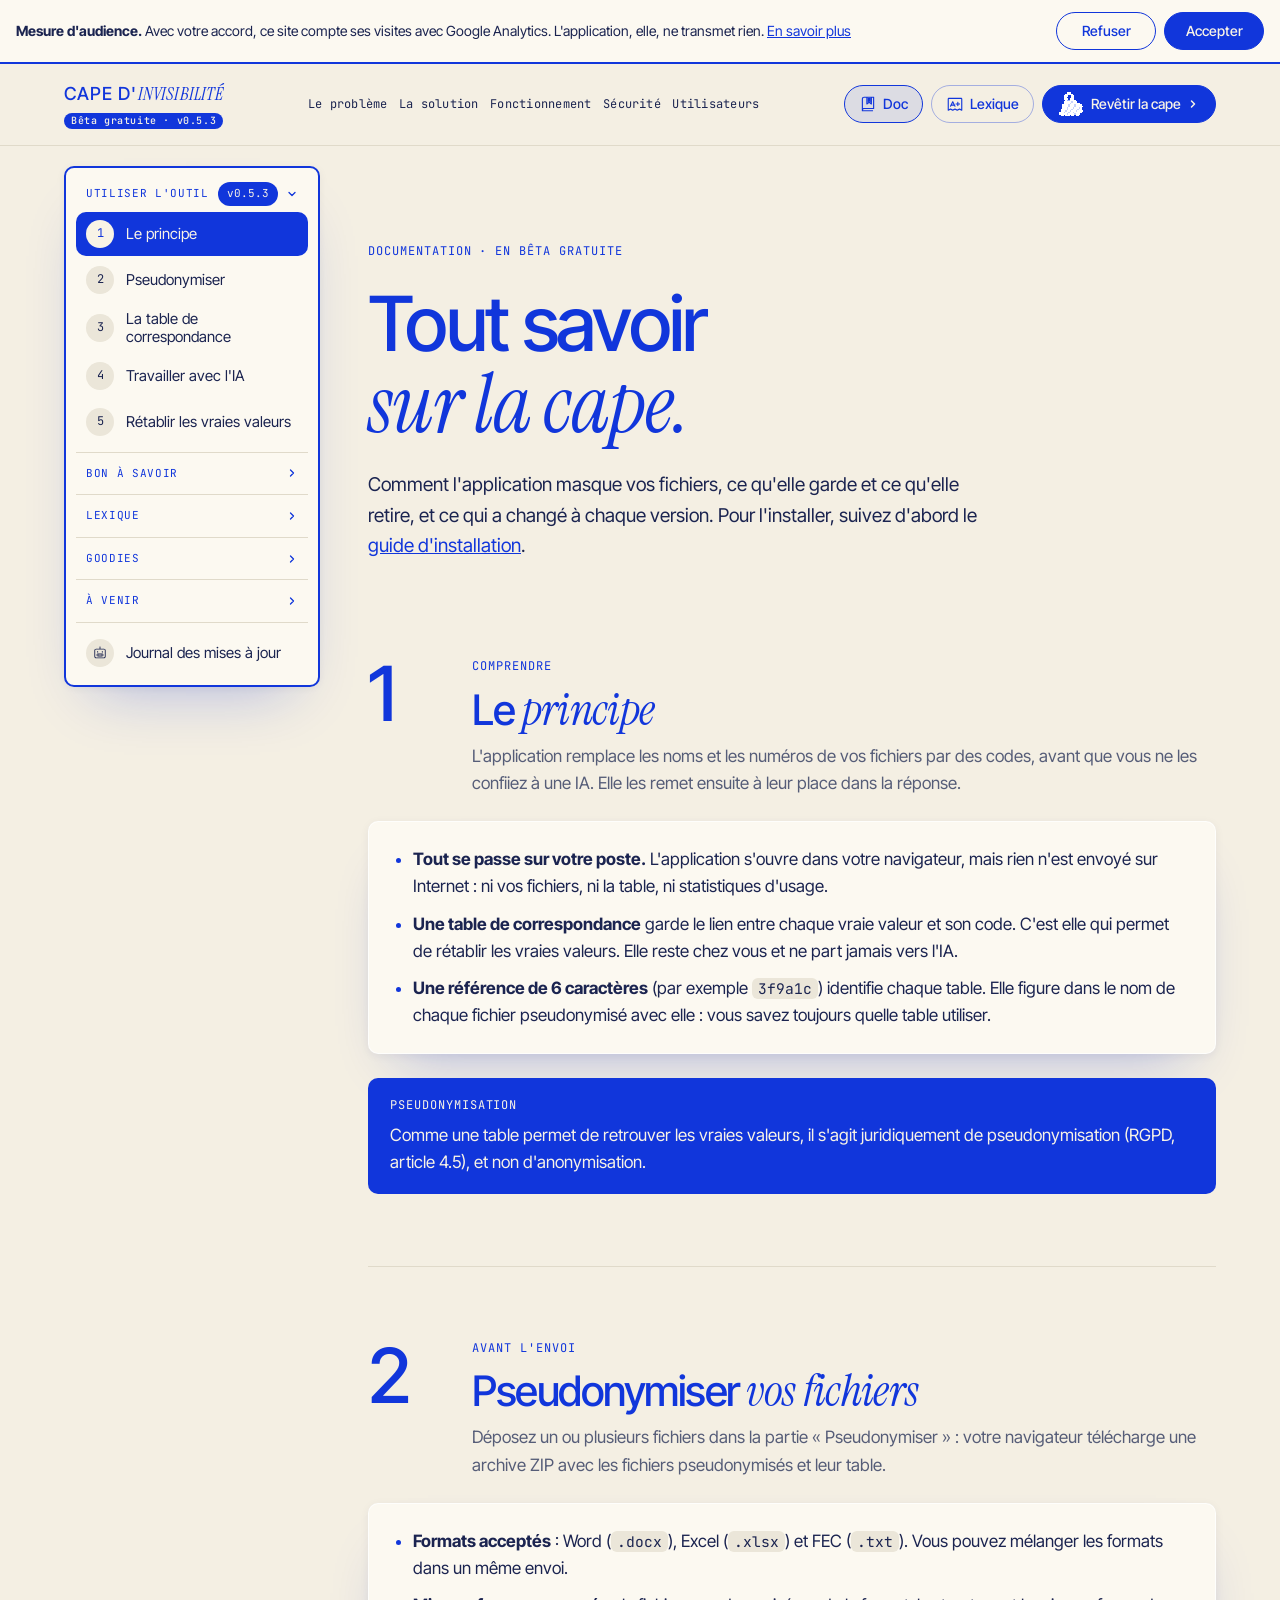
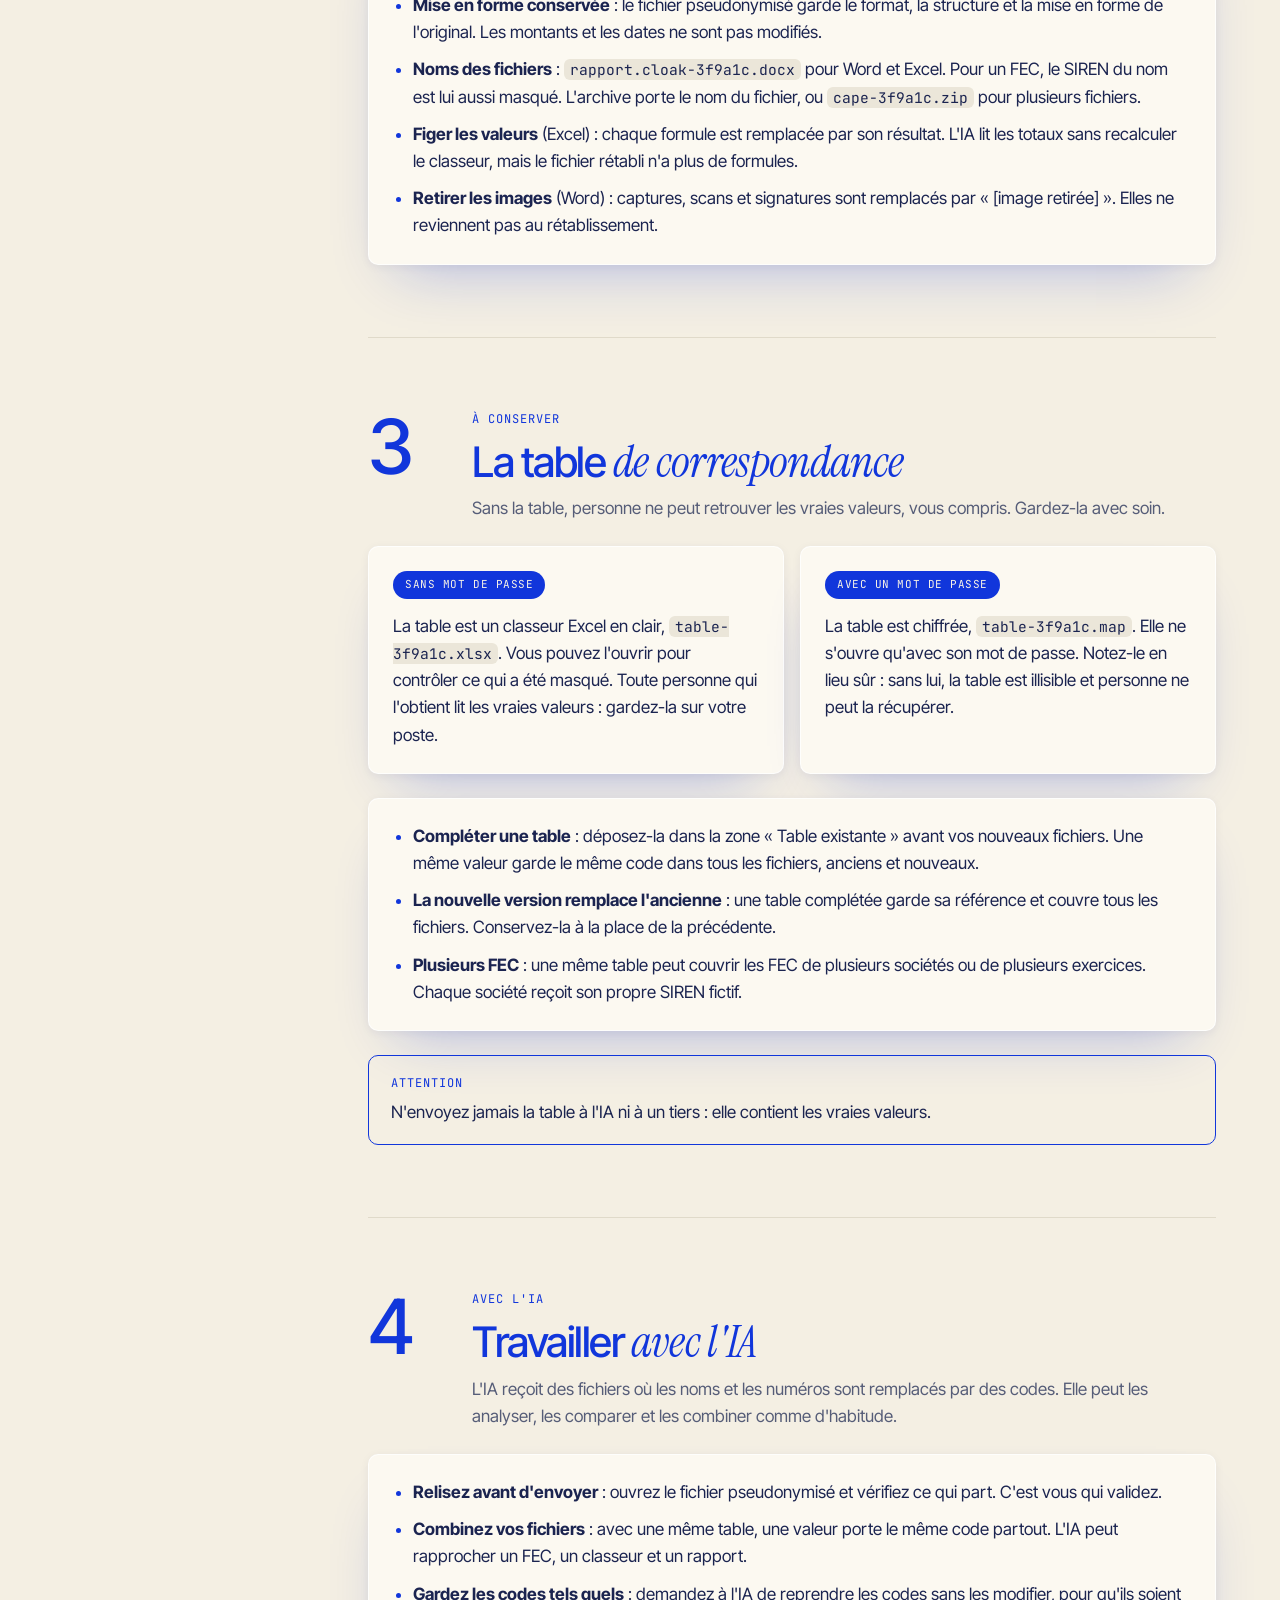
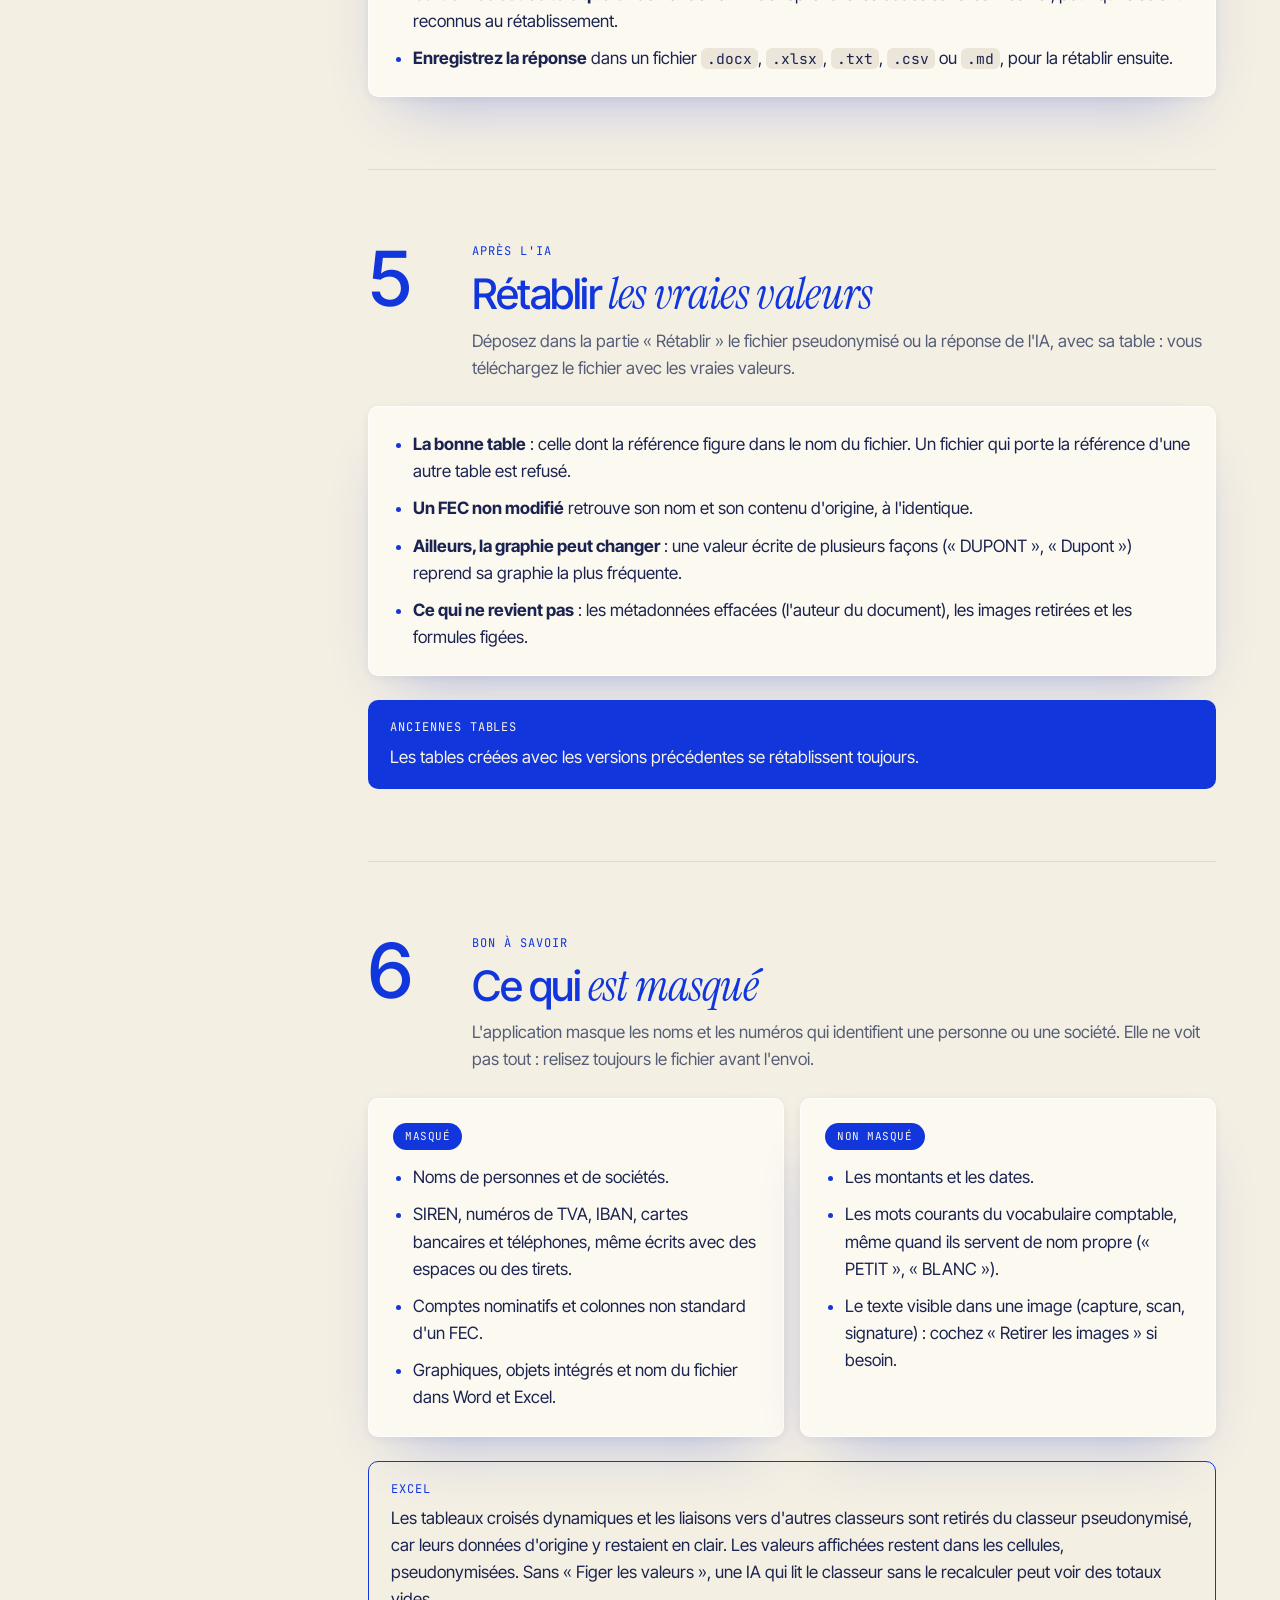
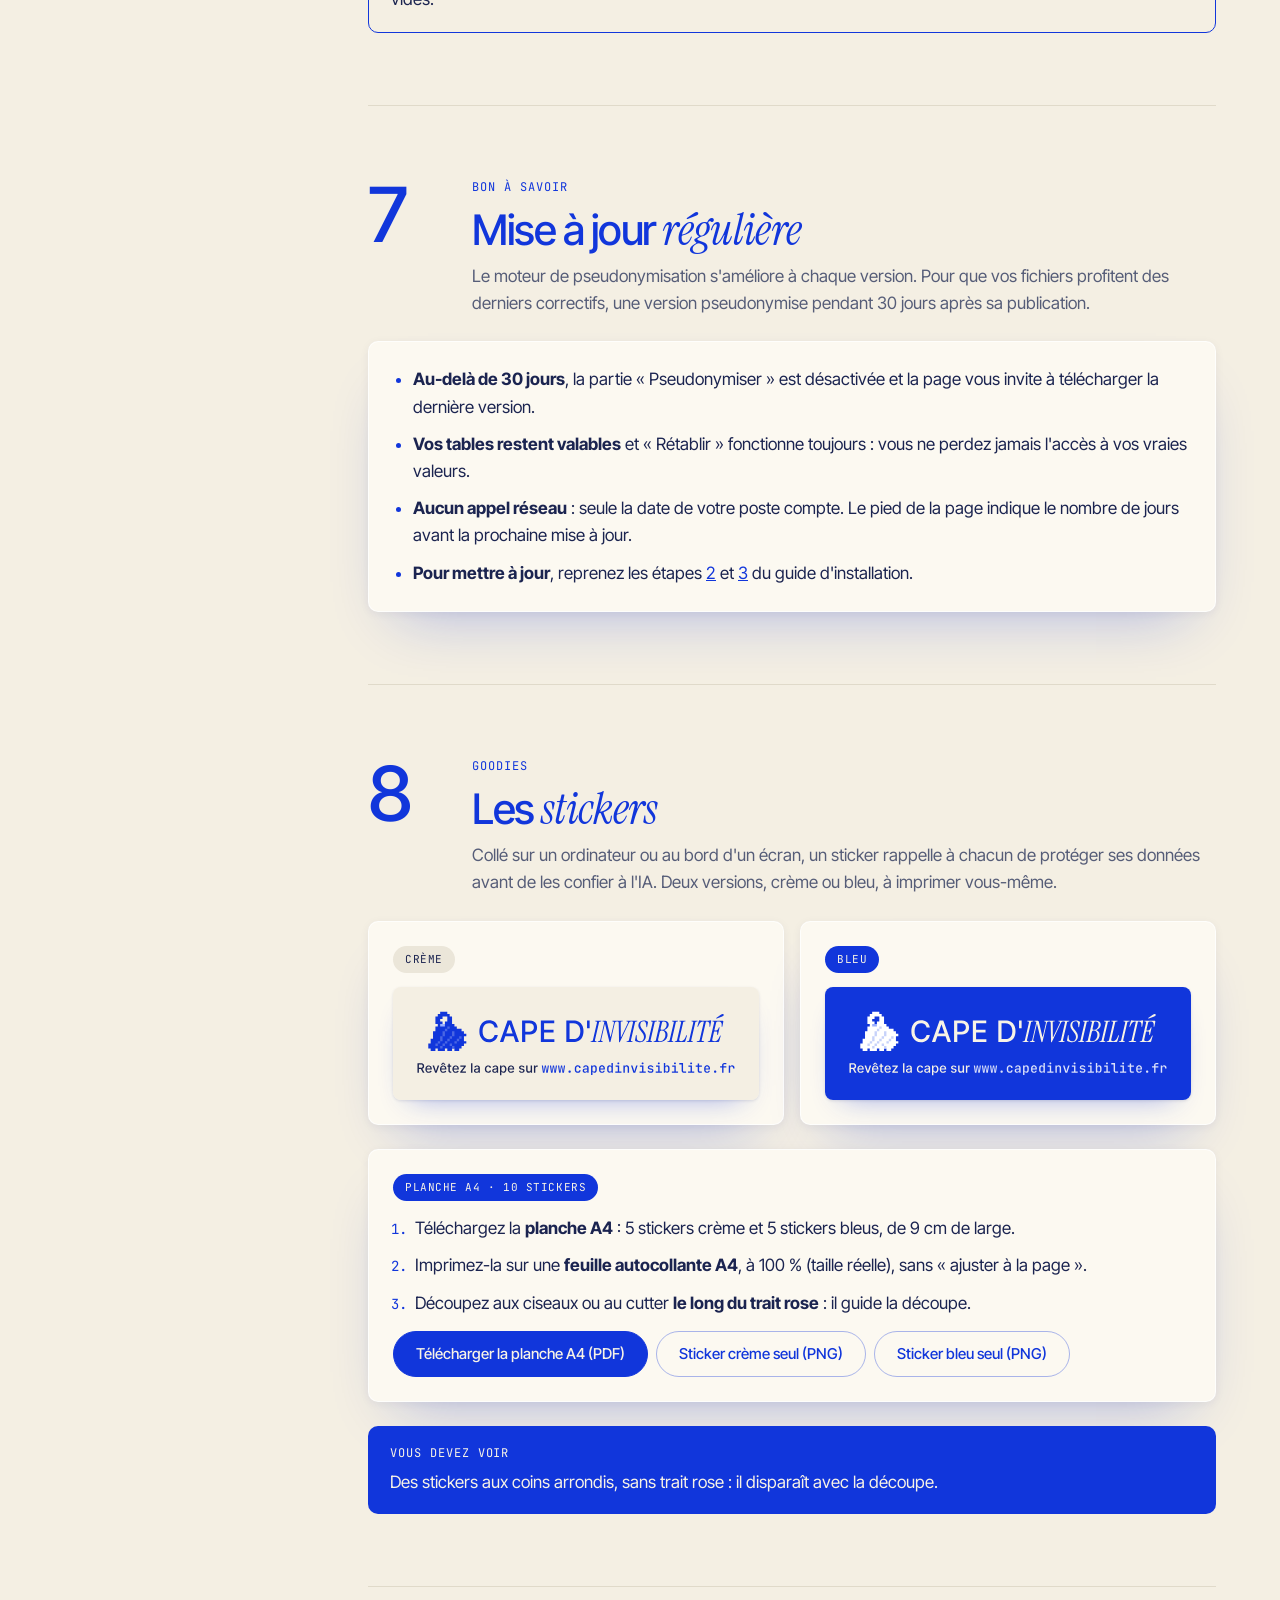
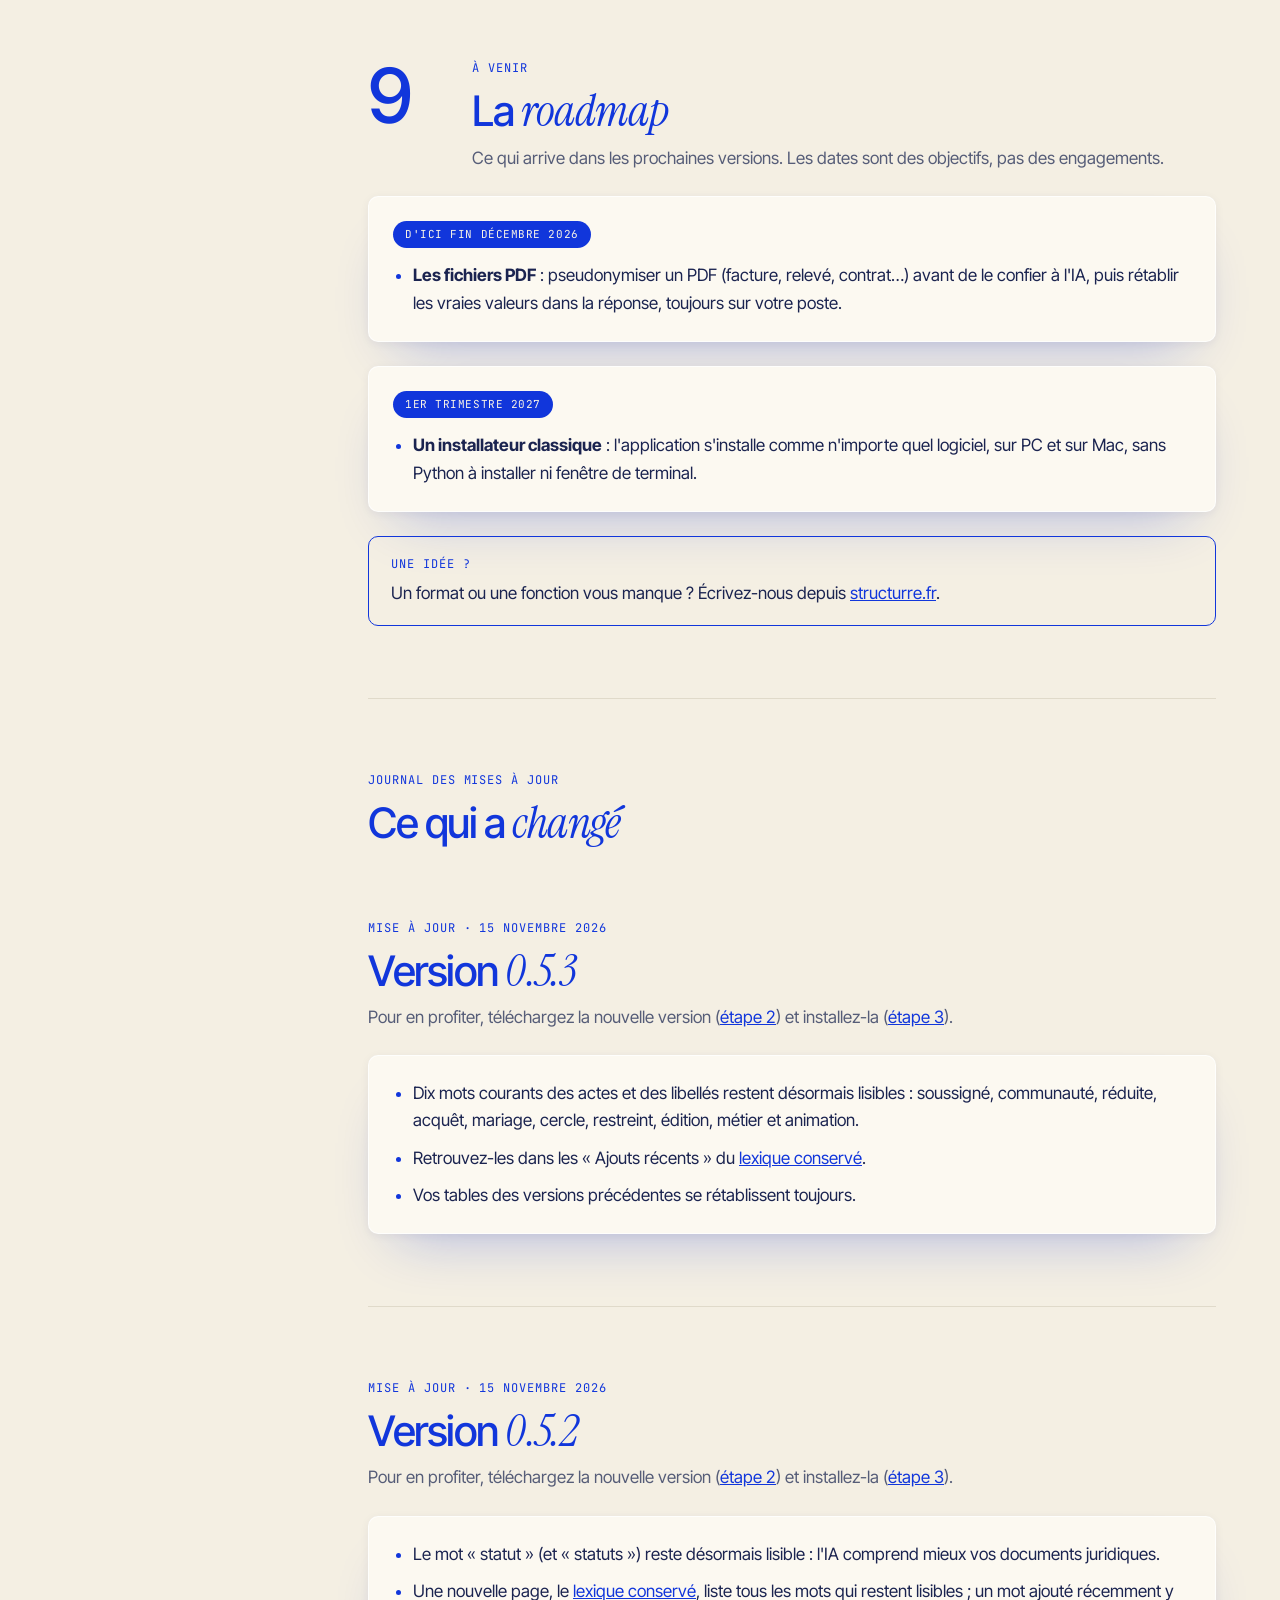
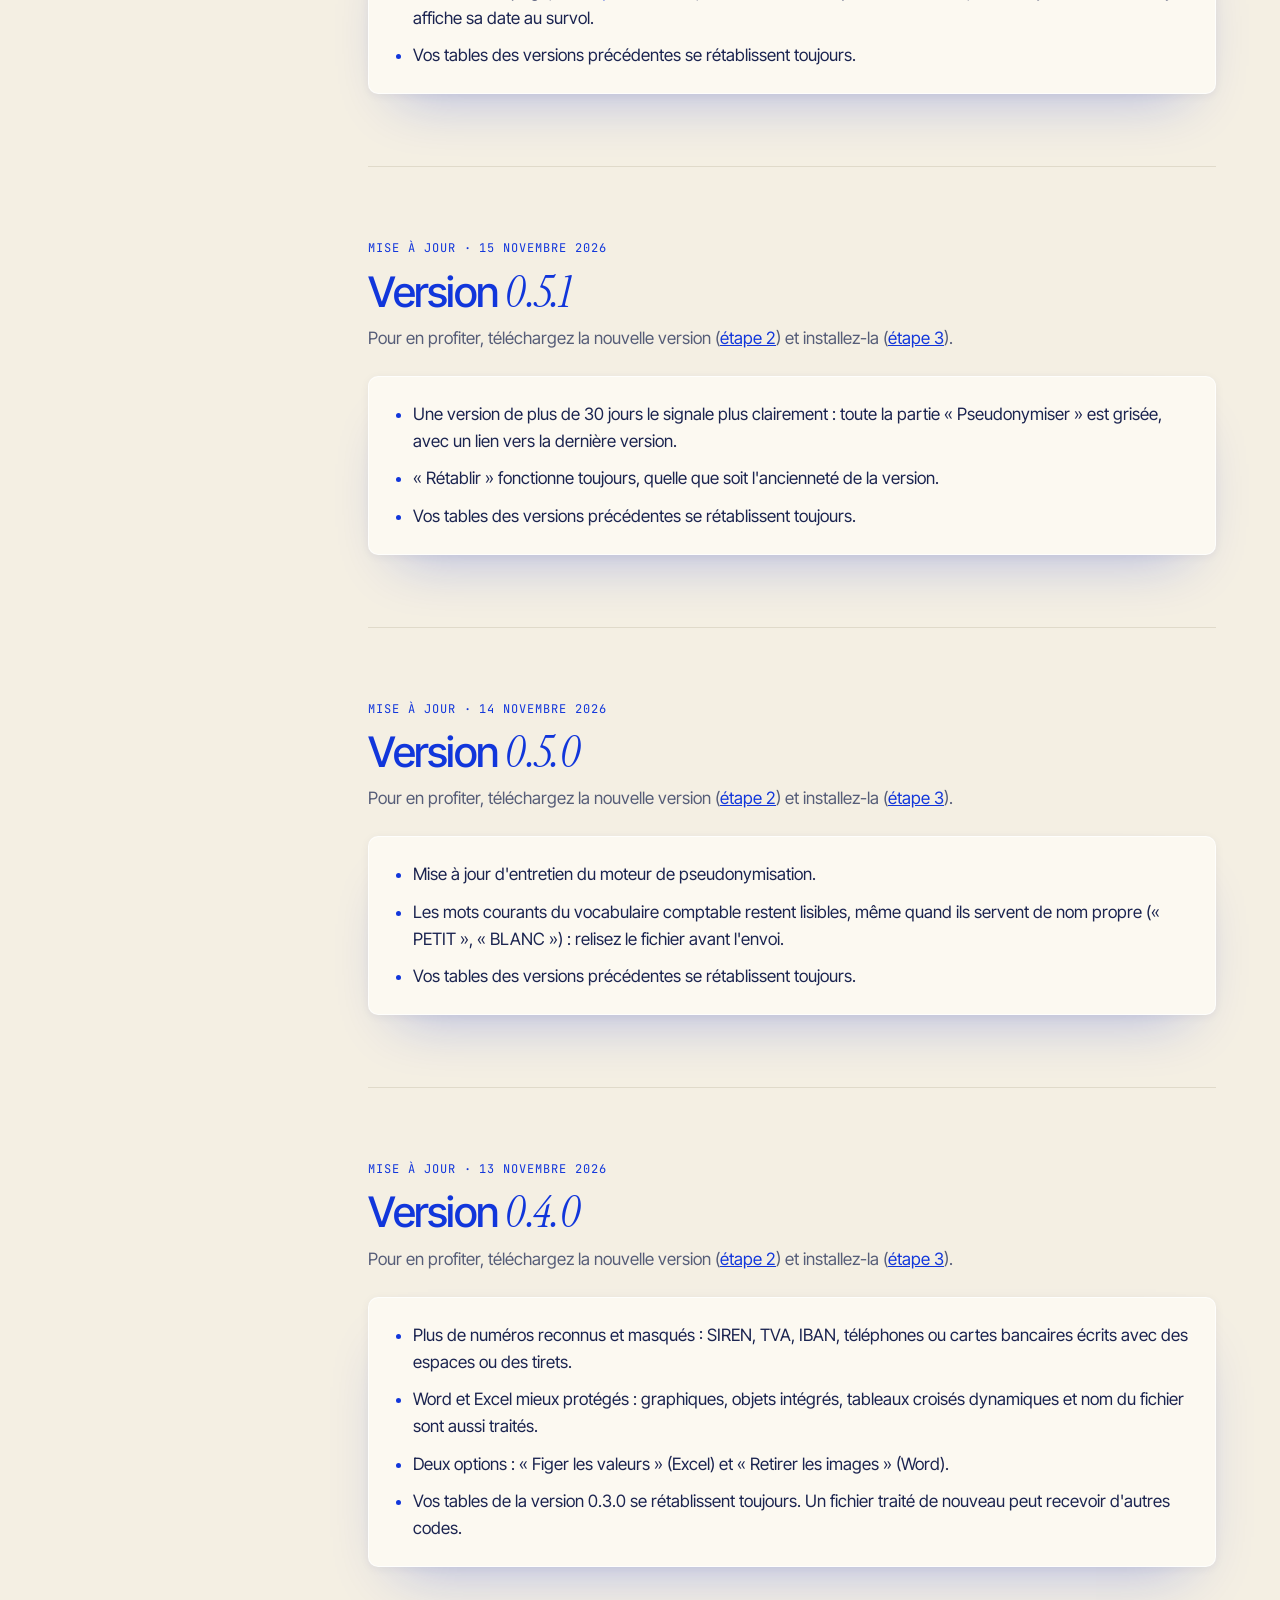
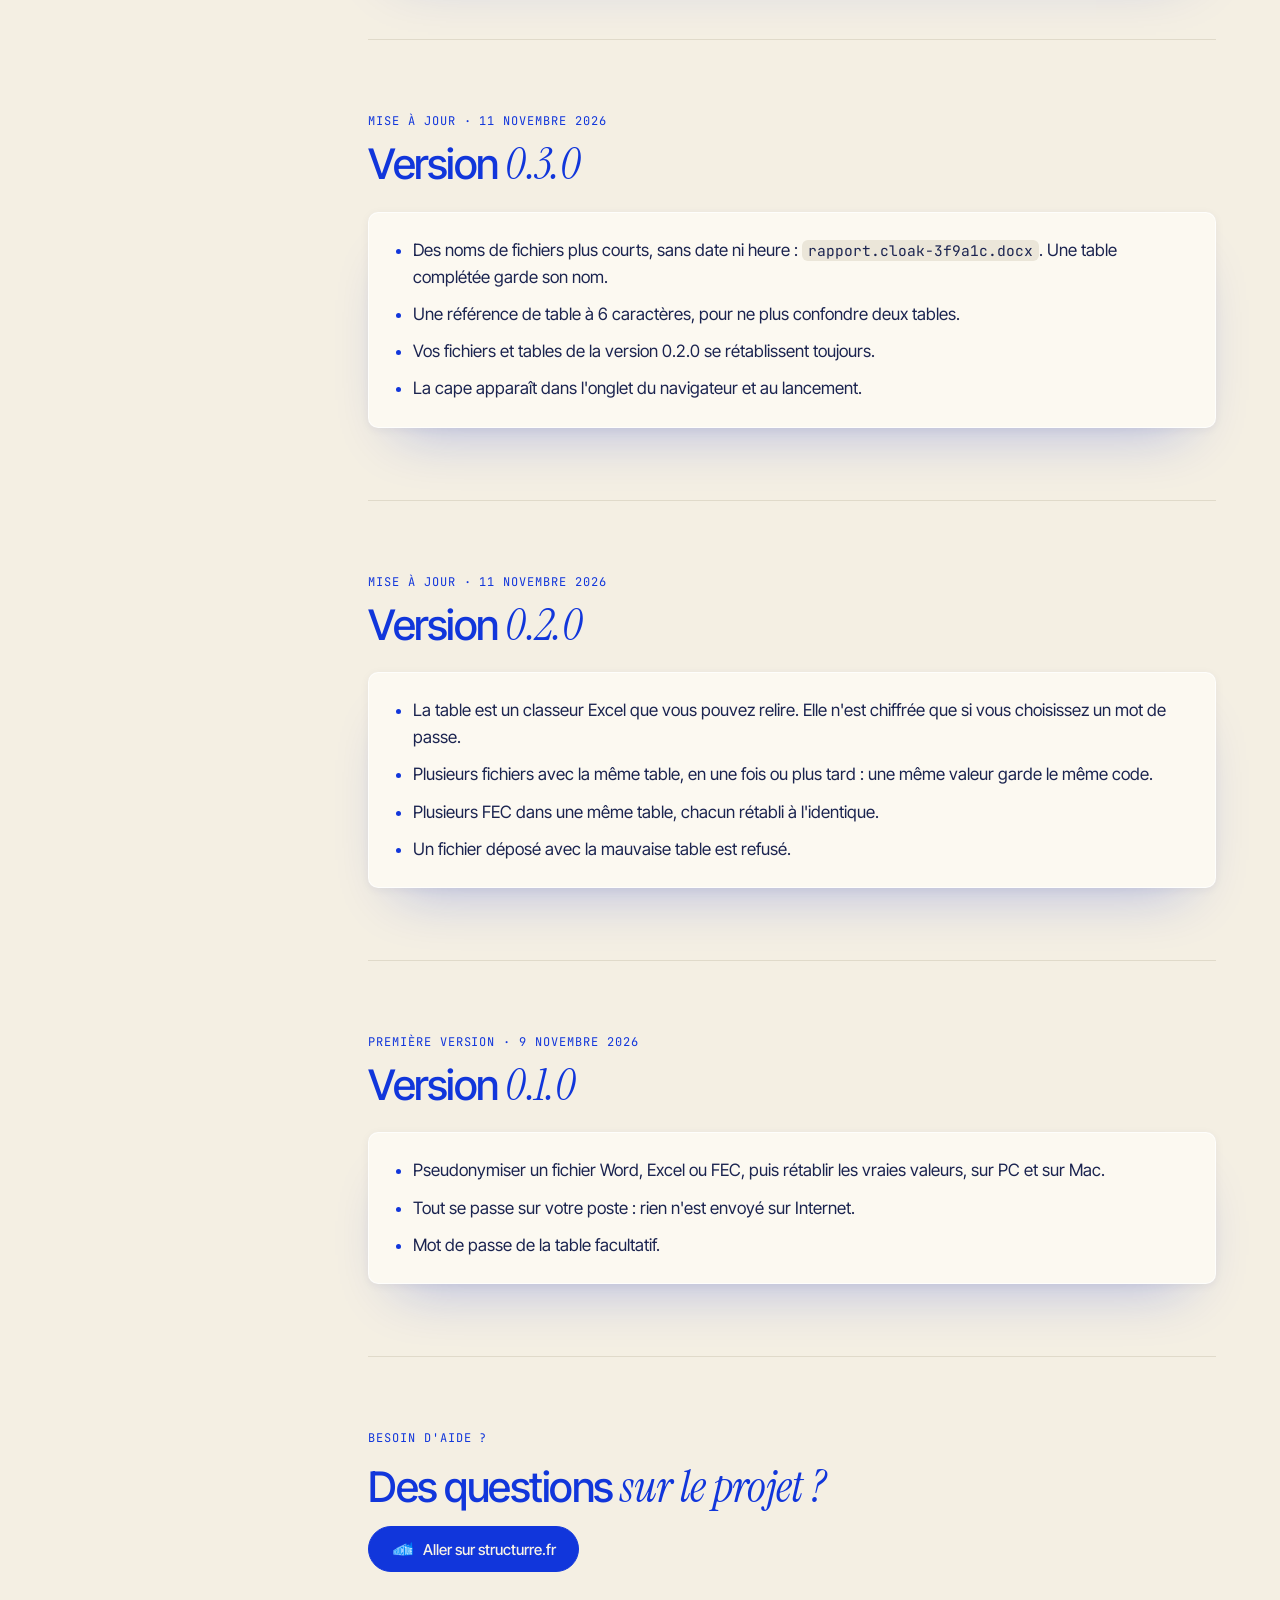
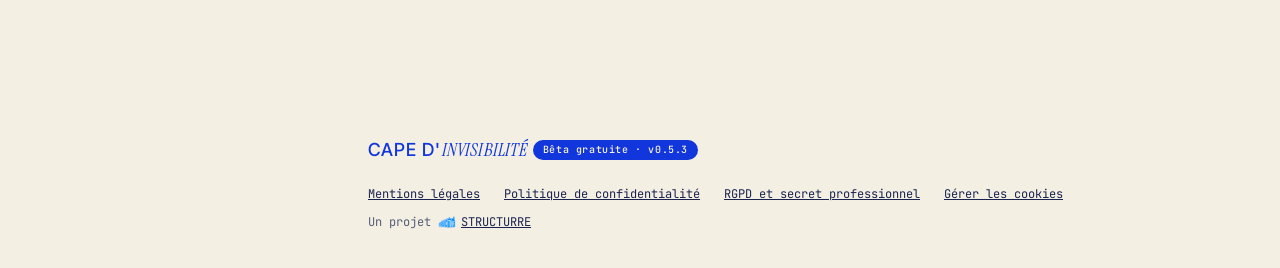
==== documentation.html @ 021319c6 "Version 0.5.3 : paquets, lexique et note du journal Co-Authored-By: Claude Opus 5.5 <noreply@anthrop" ====
<!doctype html>
<html lang="fr">
<head>
<meta charset="utf-8">
<meta name="viewport" content="width=device-width, initial-scale=1">
<title>Documentation — Cape d'invisibilité</title>
<meta name="description" content="Utiliser Cape d'invisibilité : pseudonymiser, garder la table de correspondance, travailler avec l'IA, rétablir les vraies valeurs. Et le journal des mises à jour.">
<meta property="og:type" content="article">
<meta property="og:site_name" content="Cape d'invisibilité">
<meta property="og:locale" content="fr_FR">
<meta property="og:title" content="Documentation — Cape d'invisibilité">
<meta property="og:description" content="Utiliser Cape d'invisibilité : pseudonymiser, garder la table de correspondance, travailler avec l'IA, rétablir les vraies valeurs. Et le journal des mises à jour.">
<meta property="og:url" content="https://www.capedinvisibilite.fr/documentation.html">
<meta property="og:image" content="https://www.capedinvisibilite.fr/assets/og-image.jpg">
<meta property="og:image:type" content="image/jpeg">
<meta property="og:image:width" content="1200">
<meta property="og:image:height" content="630">
<meta property="og:image:alt" content="Protégez vos données. Gardez l'IA. Cape d'invisibilité, sur une mer agitée devant un château en ruine.">
<meta name="twitter:card" content="summary_large_image">
<meta name="twitter:title" content="Documentation — Cape d'invisibilité">
<meta name="twitter:description" content="Utiliser Cape d'invisibilité : pseudonymiser, garder la table de correspondance, travailler avec l'IA, rétablir les vraies valeurs. Et le journal des mises à jour.">
<meta name="twitter:image" content="https://www.capedinvisibilite.fr/assets/og-image.jpg">
<meta name="twitter:image:alt" content="Protégez vos données. Gardez l'IA. Cape d'invisibilité, sur une mer agitée devant un château en ruine.">
<link rel="icon" href="favicon.ico" sizes="any">
<link rel="icon" type="image/png" sizes="32x32" href="assets/favicon-32.png">
<link rel="apple-touch-icon" href="assets/apple-touch-icon.png">
<link rel="preconnect" href="https://fonts.googleapis.com">
<link rel="preconnect" href="https://fonts.gstatic.com" crossorigin>
<link rel="stylesheet" href="https://fonts.googleapis.com/css2?family=Inter+Tight:wght@400;500;600&amp;family=Instrument+Serif:ital@1&amp;family=JetBrains+Mono:wght@400;500&amp;display=swap">
<style>
:root {
  --cream: #F4EFE3;
  --paper: #FCF9F1;
  --blue: #1136DB;
  --ink: #1B2450;
  --muted: #565D78;
  --line: #E0DACA;
  --chip: #EBE6D9;
  --on-blue: #F8F3E6;
  --on-blue-muted: #DCE1FA;
  --line-blue: rgba(248, 243, 230, .24);
  --sans: 'Inter Tight', system-ui, sans-serif;
  --serif: 'Instrument Serif', Georgia, serif;
  --mono: 'JetBrains Mono', ui-monospace, Menlo, Consolas, monospace;
  --section: clamp(72px, 10vw, 128px);
}

* { box-sizing: border-box; }
html { scroll-behavior: smooth; scroll-padding-top: 88px; }
@media (prefers-reduced-motion: reduce) { html { scroll-behavior: auto; } }

body {
  margin: 0;
  background: var(--cream);
  color: var(--ink);
  font-family: var(--sans);
  font-size: 17px;
  line-height: 1.6;
  -webkit-font-smoothing: antialiased;
}

a { color: var(--blue); }
a:focus-visible, button:focus-visible, input:focus-visible, textarea:focus-visible, summary:focus-visible {
  outline: 2px solid currentColor;
  outline-offset: 3px;
}

h1, h2, h3, p, ol, ul, figure { margin: 0; }
ol, ul { list-style: none; padding: 0; }

h1, h2 {
  color: var(--blue);
  font-weight: 500;
  letter-spacing: -.035em;
  line-height: 1.02;
}
h1 { font-size: clamp(46px, 6vw, 76px); }
h2 { font-size: clamp(38px, 4.6vw, 60px); }
h1 em, h2 em {
  font-family: var(--serif);
  font-size: 1.08em;
  font-style: italic;
  font-weight: 400;
  letter-spacing: -.015em;
}
h3 { font-size: 23px; font-weight: 500; letter-spacing: -.015em; line-height: 1.2; }

.wrap { max-width: 1200px; margin: 0 auto; padding: 0 24px; }
.section { padding-block: var(--section); }
.split {
  display: grid;
  grid-template-columns: repeat(auto-fit, minmax(min(100%, 420px), 1fr));
  gap: clamp(40px, 6vw, 88px);
}

.eyebrow, .label, .mono {
  font-family: var(--mono);
  font-size: 12px;
  font-weight: 400;
  letter-spacing: .08em;
  text-transform: uppercase;
}
.eyebrow { color: var(--blue); }
.section-title { display: flex; flex-direction: column; gap: 22px; }
.lead { color: var(--ink); }
.small { font-size: 15px; color: var(--muted); }

.btn {
  display: inline-flex;
  align-items: center;
  min-height: 46px;
  padding: 0 22px;
  border: 1px solid var(--blue);
  border-radius: 9999px;
  background: var(--blue);
  color: var(--on-blue);
  font: 500 15px/1 var(--sans);
  text-decoration: none;
  cursor: pointer;
}
.btn:hover { background: #0D2BB5; border-color: #0D2BB5; }
.btn-icon { flex: none; margin-right: 8px; image-rendering: pixelated; }
.chevron { flex: none; margin-left: 6px; }
.btn.ghost { background: transparent; color: var(--blue); border-color: rgba(17, 54, 219, .35); }
.btn.ghost:hover { background: rgba(17, 54, 219, .08); border-color: var(--blue); }

.header-cta { min-height: 38px; padding: 0 16px; font-size: 14px; }

/* En-tête */
.site-header {
  position: sticky;
  top: 0;
  z-index: 100;
  border-bottom: 1px solid var(--line);
  background: var(--cream);
}
.site-header .wrap {
  display: flex;
  flex-wrap: nowrap;
  align-items: center;
  justify-content: space-between;
  gap: 14px 10px;
  padding-block: 16px;
}
.logo {
  color: var(--blue);
  font-size: 18px;
  font-weight: 500;
  letter-spacing: .06em;
  text-decoration: none;
}
.logo span { font-family: var(--serif); font-style: italic; font-weight: 400; letter-spacing: .01em; }
.beta {
  display: inline-block;
  margin-left: 6px;
  padding: 5px 10px 5px;
  border-radius: 9999px;
  background: var(--blue);
  color: var(--on-blue);
  font: 500 10px/1 var(--mono);
  letter-spacing: .06em;
  vertical-align: 3px;
}
/* Bureau : logo, menu et bouton sur une ligne ; si la place manque, le menu défile */
.site-header .logo, .header-cta { flex: none; white-space: nowrap; }
.site-nav { display: flex; flex: 0 1 auto; flex-wrap: nowrap; gap: 6px clamp(10px, .9vw, 16px); min-width: 0; overflow-x: auto; scrollbar-width: none; }
.site-nav::-webkit-scrollbar { display: none; }
.site-nav a { flex: none; white-space: nowrap; }
.site-nav a {
  padding: 6px 0;
  color: var(--ink);
  font-family: var(--mono);
  font-size: 12px;
  letter-spacing: .02em;
  text-decoration: none;
}
.site-nav a:hover { color: var(--blue); }
/* Petit mobile : logo et trois boutons sur une seule ligne */
@media (max-width: 420px) {
  .site-header .header-actions { gap: 4px; }
  .header-actions .header-doc { padding: 0 8px; }
  .header-actions .header-cta { padding: 0 12px; }
  .header-actions .header-cta .btn-icon, .header-actions .header-cta .chevron { display: none; }
}
/* Badge « Bêta gratuite » sous le logo, pour laisser la place au menu */
.site-header .beta { display: table; margin: 4px 0 0; padding: 3px 7px; }
/* Bouton Documentation, à côté de « Revêtir la cape » */
.header-actions { display: flex; flex: none; align-items: center; gap: 8px; }
.header-doc { min-height: 38px; padding: 0 14px; font-size: 14px; white-space: nowrap; }
/* Écran moyen : icône seule, pour que le menu tienne sur la ligne */
@media (max-width: 1240px) {
  .header-doc { padding: 0 10px; }
  .header-doc .btn-icon { margin-right: 0; }
  .header-doc .header-doc-texte { position: absolute; width: 1px; height: 1px; overflow: hidden; clip-path: inset(50%); white-space: nowrap; }
}
.header-doc .btn-icon { margin-right: 6px; image-rendering: auto; }
.header-doc[aria-current="page"] { background: rgba(17, 54, 219, .1); border-color: var(--blue); }

@media (max-width: 760px) {
  html { scroll-padding-top: 104px; }
  .site-header .wrap { flex-wrap: wrap; padding-block: 10px; gap: 4px; }
  .logo { font-size: 15px; }
  .beta { margin-left: 3px; padding: 2px 4px; font-size: 9px; vertical-align: 2px; }
  .site-header .beta { display: table; margin: 3px 0 0; letter-spacing: 0; }
  .site-nav { order: 3; flex-wrap: nowrap; width: 100%; overflow-x: auto; scrollbar-width: none; }
  .header-cta { min-height: 36px; padding: 0 10px; font-size: 13px; }
  .header-cta .btn-icon { width: 16px; height: 16px; margin-right: 4px; }
  .header-doc { min-height: 36px; padding: 0 10px; }
  .header-doc .btn-icon { margin-right: 0; width: 16px; height: 16px; }
  .header-doc .header-doc-texte { position: absolute; width: 1px; height: 1px; overflow: hidden; clip-path: inset(50%); white-space: nowrap; }
  .site-nav::-webkit-scrollbar { display: none; }
  .site-nav a { flex: none; }
}

/* Composants */

.panel {
  border: 1px solid rgba(255, 255, 255, .8);
  border-radius: 10px;
  background: var(--paper);
  box-shadow: 0 30px 60px -30px rgba(17, 54, 219, .32), 0 2px 10px rgba(27, 36, 80, .06);
}

.pill {
  display: inline-flex;
  padding: 5px 12px;
  border-radius: 9999px;
  background: var(--chip);
  color: var(--ink);
  font-family: var(--mono);
  font-size: 11px;
  letter-spacing: .05em;
  text-transform: uppercase;
}

.pill.on { background: var(--blue); color: var(--on-blue); }
.note { color: var(--muted); font-family: var(--mono); font-size: 12px; }
.row {
  display: flex;
  justify-content: space-between;
  gap: 16px;
  padding: 13px 0;
  border-top: 1px solid var(--line);
  font-size: 16px;
  line-height: 1.45;
}

/* Pied de page */
.site-footer .wrap { display: flex; flex-wrap: wrap; justify-content: space-between; align-items: center; gap: 20px 24px; padding-block: 36px; }
.legal { display: flex; flex-wrap: wrap; gap: 8px 24px; font-family: var(--mono); font-size: 12px; color: var(--muted); }
.legal a { color: var(--ink); }
.legal .projet { display: inline-flex; align-items: center; gap: 6px; }
.legal .projet a { display: inline-flex; align-items: center; gap: 4px; }

/* Page d'installation */
:root { --rail: 304px; }
.guide { max-width: 1200px; margin: 0 auto; padding: 0 24px 0 calc(24px + var(--rail)); }
.guide-hero { display: flex; flex-direction: column; align-items: flex-start; gap: 24px; padding-block: clamp(56px, 8vw, 96px) 24px; }
.guide-hero .lead { max-width: 620px; font-size: 19px; }

/* Menu fixe, centré verticalement */
.steps-nav {
  position: fixed;
  z-index: 50;
  top: 50%;
  left: max(24px, calc((100vw - 1200px) / 2 + 24px));
  width: 256px;
  padding: 10px;
  transform: translateY(-50%);
  border: 2px solid #1136db;
  border-radius: 10px;
  background: var(--paper);
  box-shadow: 0 30px 60px -30px rgba(17, 54, 219, .32), 0 2px 10px rgba(27, 36, 80, .06);
}
.steps-nav ol { display: flex; flex-direction: column; gap: 2px; }
.steps-group + .steps-group { margin-top: 8px; padding-top: 8px; border-top: 1px solid var(--line); }
.steps-cat { margin: 0; padding: 4px 10px 6px; color: var(--blue); font-family: var(--mono); font-size: 11px; letter-spacing: .06em; text-transform: uppercase; }
.steps-cat:has(.steps-version) { display: flex; justify-content: space-between; align-items: center; gap: 8px; }
.steps-version.pill { padding: 3px 9px; text-transform: none; letter-spacing: 0; }
.steps-nav a {
  display: flex;
  align-items: center;
  gap: 12px;
  min-height: 44px;
  padding: 6px 10px;
  border-radius: 10px;
  color: var(--ink);
  font-size: 15px;
  line-height: 1.2;
  text-decoration: none;
}
.steps-nav a:hover { background: rgba(17, 54, 219, .08); color: var(--blue); }
.steps-nav .n {
  flex: none;
  display: grid;
  place-items: center;
  width: 28px;
  height: 28px;
  border-radius: 9999px;
  background: var(--chip);
  color: var(--ink);
  font-family: var(--mono);
  font-size: 12px;
}
.steps-nav a[aria-current="step"] { background: var(--blue); color: var(--on-blue); }
.steps-nav a[aria-current="step"] .n { background: var(--on-blue); color: var(--blue); }
/* Soufflet (grand écran) : une seule catégorie ouverte à la fois, les autres au survol ou au clic */
/* Menu ancré sous l'en-tête (au-delà du mobile) ; --menu-haut est tenu à jour par le script du menu */
@media (min-width: 761px) {
  .steps-nav { top: var(--menu-haut, 102px); transform: none; max-height: calc(100vh - var(--menu-haut, 102px) - 20px); overflow-y: auto; }
}
.steps-nav.soufflet .steps-cat { display: flex; align-items: center; gap: 8px; border-radius: 8px; cursor: pointer; user-select: none; }
.steps-nav.soufflet .steps-cat:hover { background: rgba(17, 54, 219, .08); }
.steps-nav.soufflet .steps-cat:focus-visible { outline: 2px solid var(--blue); outline-offset: 1px; }
.steps-nav.soufflet .steps-cat .steps-version { margin-left: auto; }
.steps-cat .fleche { display: none; flex: none; transition: transform .2s ease; }
.steps-nav.soufflet .steps-cat .fleche { display: block; }
.steps-nav.soufflet .steps-cat:not(:has(.steps-version)) .fleche { margin-left: auto; }
.steps-nav.soufflet .steps-group.replie .fleche { transform: rotate(-90deg); }
.steps-nav.soufflet .steps-group.replie ol { display: none; }
.steps-nav.soufflet .steps-group.replie .steps-cat { padding-bottom: 4px; }
@media (prefers-reduced-motion: reduce) { .steps-cat .fleche { transition: none; } }

/* Étapes */
.step { display: flex; flex-direction: column; gap: 24px; padding-block: clamp(44px, 6vw, 72px); border-top: 1px solid var(--line); scroll-margin-top: 72px; }
.step:first-of-type { border-top: 0; }
.step-head { display: grid; grid-template-columns: clamp(64px, 8vw, 96px) minmax(0, 1fr); gap: 8px; align-items: start; }
.step-num { color: var(--blue); font-size: clamp(52px, 6vw, 76px); font-weight: 500; letter-spacing: -.05em; line-height: .95; }
.step-title { display: flex; flex-direction: column; gap: 10px; }
.step h2 { font-size: clamp(30px, 3.4vw, 42px); }
.step-why { color: var(--muted); }
.journal { scroll-margin-top: 72px; }
.journal-head { display: flex; flex-direction: column; gap: 10px; padding-block: clamp(44px, 6vw, 72px) 0; border-top: 1px solid var(--line); }
.journal-head h2 { font-size: clamp(30px, 3.4vw, 42px); }
.journal-head .btn { align-self: flex-start; }
.journal .step:first-of-type { border-top: 0; }
.release .step-head { grid-template-columns: minmax(0, 1fr); }
.os { display: grid; grid-template-columns: repeat(auto-fit, minmax(min(100%, 280px), 1fr)); gap: 16px; }
.card { display: flex; flex-direction: column; gap: 14px; padding: 24px; }
.card ol { display: flex; flex-direction: column; gap: 10px; padding-left: 22px; list-style: decimal; }
.card ol li::marker { color: var(--blue); font-family: var(--mono); font-size: 14px; }
.card ul { display: flex; flex-direction: column; gap: 10px; padding-left: 20px; list-style: disc; }
.card ul li::marker { color: var(--blue); }
.pill { align-self: flex-start; }
.card .btn { align-self: flex-start; }
/* Goodies : aperçu des stickers, coins arrondis comme la découpe */
.goodie img { display: block; width: 100%; height: auto; border-radius: 8px; box-shadow: 0 14px 30px -18px rgba(17, 54, 219, .45), 0 1px 3px rgba(27, 36, 80, .12); }
.goodie-liens { display: flex; flex-wrap: wrap; gap: 8px; }
.goodie-liens .btn { align-self: auto; }
.card .small { margin-top: -8px; }
code {
  padding: 1px 6px;
  border-radius: 6px;
  background: var(--chip);
  color: var(--ink);
  font-family: var(--mono);
  font-size: .86em;
  overflow-wrap: anywhere;
}
.unlock { display: flex; flex-direction: column; gap: 12px; padding: 18px 20px; border-radius: 10px; background: rgba(17, 54, 219, .1); }
.unlock .label { color: var(--blue); font-weight: 500; }
.unlock code { background: rgba(255, 255, 255, .7); }
.callout { display: flex; flex-direction: column; gap: 6px; padding: 18px 22px; border-radius: 10px; }
.callout .label { color: inherit; }
.callout.see { background: var(--blue); color: var(--on-blue); }
.callout.see code { background: rgba(248, 243, 230, .18); color: var(--on-blue); }
.callout.warn { border: 1px solid var(--blue); color: var(--ink); }
.callout.warn .label { color: var(--blue); }
.guide-end { display: flex; flex-direction: column; align-items: flex-start; gap: 16px; padding-block: clamp(44px, 6vw, 72px) var(--section); border-top: 1px solid var(--line); }
.guide-end h2 { font-size: clamp(30px, 3.4vw, 42px); }
.site-footer .wrap { padding-left: calc(24px + var(--rail)); }

@media (max-width: 1040px) {
  :root { --rail: 44px; }
  .steps-nav { left: 8px; width: 44px; padding: 3px; border-radius: 9999px; }
  .steps-nav a { justify-content: center; width: 36px; min-height: 36px; padding: 0; border-radius: 9999px; }
  .steps-cat { position: absolute; width: 1px; height: 1px; padding: 0; overflow: hidden; clip-path: inset(50%); white-space: nowrap; }
  .steps-group + .steps-group { margin-top: 3px; padding-top: 3px; }
  .steps-nav .label-text { position: absolute; width: 1px; height: 1px; overflow: hidden; clip-path: inset(50%); white-space: nowrap; }
  .steps-nav .n { background: transparent; }
  .steps-nav a[aria-current="step"] .n { background: transparent; color: var(--on-blue); }
  .guide { padding-right: 16px; padding-left: 64px; }
  .site-footer .wrap { padding-left: 64px; }
  .card { padding: 20px; }
}

/* Mobile : le menu garde ses numéros et devient une barre horizontale fixée en bas de l'écran */
@media (max-width: 760px) {
  :root { --rail: 0px; }
  body { padding-bottom: 76px; }
  .steps-nav {
    top: auto;
    bottom: 12px;
    left: 50%;
    display: flex;
    align-items: center;
    width: max-content;
    max-width: calc(100% - 24px);
    overflow-x: auto;
    scrollbar-width: none;
    transform: translateX(-50%);
  }
  .steps-nav::-webkit-scrollbar { display: none; }
  .steps-group { flex: none; }
  .steps-nav ol { flex-direction: row; }
  .steps-group + .steps-group { margin: 0 0 0 3px; padding: 0 0 0 3px; border-top: 0; border-left: 1px solid var(--line); }
  .guide { padding-left: 16px; }
  .site-footer .wrap { padding-left: 16px; }
}
</style>
<link rel="stylesheet" href="assets/consentement.css">
<script src="assets/consentement.js" defer></script>
</head>
<body>

<header class="site-header">
<div class="wrap">
<a class="logo" href="index.html#accueil">CAPE D'<span>INVISIBILITÉ</span><sup class="beta">Bêta gratuite · v0.5.3</sup></a>
<nav class="site-nav" aria-label="Navigation principale">
<a href="index.html#probleme">Le problème</a>
<a href="index.html#solution">La solution</a>
<a href="index.html#fonctionnement">Fonctionnement</a>
<a href="index.html#securite">Sécurité</a>
<a href="index.html#utilisateurs">Utilisateurs</a>
</nav>
<div class="header-actions">
<a class="btn ghost header-doc" href="documentation.html" title="Documentation" aria-current="page"><svg class="btn-icon" width="18" height="18" viewBox="0 0 32 32" fill="currentColor" aria-hidden="true"><path d="M26 3H9C7.93913 3 6.92172 3.42143 6.17157 4.17157C5.42143 4.92172 5 5.93913 5 7V28C5 28.2652 5.10536 28.5196 5.29289 28.7071C5.48043 28.8946 5.73478 29 6 29H24C24.2652 29 24.5196 28.8946 24.7071 28.7071C24.8946 28.5196 25 28.2652 25 28C25 27.7348 24.8946 27.4804 24.7071 27.2929C24.5196 27.1054 24.2652 27 24 27H7C7 26.4696 7.21071 25.9609 7.58579 25.5858C7.96086 25.2107 8.46957 25 9 25H26C26.2652 25 26.5196 24.8946 26.7071 24.7071C26.8946 24.5196 27 24.2652 27 24V4C27 3.73478 26.8946 3.48043 26.7071 3.29289C26.5196 3.10536 26.2652 3 26 3ZM15 5H21V14L18.5987 12.2C18.4257 12.0702 18.2151 12 17.9988 12C17.7824 12 17.5718 12.0702 17.3988 12.2L15 14V5ZM25 23H9C8.29768 22.999 7.60763 23.1841 7 23.5362V7C7 6.46957 7.21071 5.96086 7.58579 5.58579C7.96086 5.21071 8.46957 5 9 5H13V16C13 16.1857 13.0517 16.3678 13.1493 16.5257C13.247 16.6837 13.3867 16.8114 13.5528 16.8944C13.7189 16.9775 13.9048 17.0126 14.0898 16.996C14.2748 16.9793 14.4514 16.9114 14.6 16.8L18 14.25L21.4013 16.8C21.574 16.9296 21.7841 16.9997 22 17C22.2652 17 22.5196 16.8946 22.7071 16.7071C22.8946 16.5196 23 16.2652 23 16V5H25V23Z"></path><path d="M15 5H21V14L18 11.75L15 14Z"></path></svg><span class="header-doc-texte">Doc</span></a>
<a class="btn ghost header-doc" href="lexique.html" title="Lexique"><svg class="btn-icon" width="18" height="18" viewBox="0 0 32 32" fill="currentColor" aria-hidden="true"><path d="M27 5H5C4.46957 5 3.96086 5.21071 3.58579 5.58579C3.21071 5.96086 3 6.46957 3 7V27C2.99988 27.1705 3.04337 27.3383 3.12636 27.4873C3.20934 27.6363 3.32904 27.7616 3.4741 27.8513C3.61916 27.941 3.78474 27.9921 3.95511 27.9997C4.12549 28.0074 4.29499 27.9713 4.4475 27.895L8 26.1175L11.5525 27.895C11.6914 27.9645 11.8446 28.0007 12 28.0007C12.1554 28.0007 12.3086 27.9645 12.4475 27.895L16 26.1175L19.5525 27.895C19.6914 27.9645 19.8446 28.0007 20 28.0007C20.1554 28.0007 20.3086 27.9645 20.4475 27.895L24 26.1175L27.5525 27.895C27.705 27.9713 27.8745 28.0074 28.0449 27.9997C28.2153 27.9921 28.3808 27.941 28.5259 27.8513C28.671 27.7616 28.7907 27.6363 28.8736 27.4873C28.9566 27.3383 29.0001 27.1705 29 27V7C29 6.46957 28.7893 5.96086 28.4142 5.58579C28.0391 5.21071 27.5304 5 27 5ZM27 25.3825L24.4475 24.105C24.3086 24.0355 24.1554 23.9993 24 23.9993C23.8446 23.9993 23.6914 24.0355 23.5525 24.105L20 25.8825L16.4475 24.105C16.3086 24.0355 16.1554 23.9993 16 23.9993C15.8446 23.9993 15.6914 24.0355 15.5525 24.105L12 25.8825L8.4475 24.105C8.30857 24.0355 8.15535 23.9993 8 23.9993C7.84465 23.9993 7.69143 24.0355 7.5525 24.105L5 25.3825V7H27V25.3825ZM7.5525 20.895C7.67002 20.9539 7.79798 20.989 7.92908 20.9983C8.06017 21.0077 8.19183 20.9911 8.31651 20.9495C8.4412 20.908 8.55647 20.8422 8.65573 20.7561C8.75499 20.67 8.8363 20.5651 8.895 20.4475L9.6175 19H14.3825L15.105 20.4475C15.1638 20.565 15.2451 20.6698 15.3444 20.7559C15.4436 20.842 15.5589 20.9077 15.6836 20.9493C15.8082 20.9908 15.9399 21.0074 16.0709 20.9981C16.202 20.9888 16.33 20.9538 16.4475 20.895C16.565 20.8362 16.6698 20.7549 16.7559 20.6556C16.842 20.5563 16.9077 20.4411 16.9493 20.3164C16.9908 20.1918 17.0074 20.0601 16.9981 19.9291C16.9888 19.798 16.9538 19.67 16.895 19.5525L12.895 11.5525C12.8121 11.3861 12.6844 11.2461 12.5263 11.1483C12.3682 11.0504 12.1859 10.9986 12 10.9986C11.8141 10.9986 11.6318 11.0504 11.4737 11.1483C11.3156 11.2461 11.1879 11.3861 11.105 11.5525L7.105 19.5525C7.04615 19.67 7.01104 19.798 7.00168 19.9291C6.99232 20.0602 7.0089 20.1918 7.05046 20.3165C7.09202 20.4412 7.15775 20.5565 7.2439 20.6557C7.33004 20.755 7.43491 20.8363 7.5525 20.895ZM12 14.2362L13.3825 17H10.6175L12 14.2362ZM17 16C17 15.7348 17.1054 15.4804 17.2929 15.2929C17.4804 15.1054 17.7348 15 18 15H20V13C20 12.7348 20.1054 12.4804 20.2929 12.2929C20.4804 12.1054 20.7348 12 21 12C21.2652 12 21.5196 12.1054 21.7071 12.2929C21.8946 12.4804 22 12.7348 22 13V15H24C24.2652 15 24.5196 15.1054 24.7071 15.2929C24.8946 15.4804 25 15.7348 25 16C25 16.2652 24.8946 16.5196 24.7071 16.7071C24.5196 16.8946 24.2652 17 24 17H22V19C22 19.2652 21.8946 19.5196 21.7071 19.7071C21.5196 19.8946 21.2652 20 21 20C20.7348 20 20.4804 19.8946 20.2929 19.7071C20.1054 19.5196 20 19.2652 20 19V17H18C17.7348 17 17.4804 16.8946 17.2929 16.7071C17.1054 16.5196 17 16.2652 17 16Z"></path></svg><span class="header-doc-texte">Lexique</span></a>
<a class="btn header-cta" href="installation.html"><img class="btn-icon" src="assets/cape.png" alt="" width="24" height="24">Revêtir la cape<svg class="chevron" width="12" height="12" viewBox="0 0 24 24" fill="none" stroke="currentColor" stroke-width="3" stroke-linecap="round" stroke-linejoin="round" aria-hidden="true"><path d="M9 6l6 6-6 6"></path></svg></a>
</div>
</div>
</header>

<nav class="steps-nav" aria-label="Sommaire de la documentation">
<div class="steps-group">
<p class="steps-cat">Utiliser l'outil <span class="steps-version pill on">v0.5.3</span></p>
<ol>
<li><a href="#principe"><span class="n">1</span><span class="label-text">Le principe</span></a></li>
<li><a href="#pseudonymiser"><span class="n">2</span><span class="label-text">Pseudonymiser</span></a></li>
<li><a href="#table"><span class="n">3</span><span class="label-text">La table de correspondance</span></a></li>
<li><a href="#ia"><span class="n">4</span><span class="label-text">Travailler avec l'IA</span></a></li>
<li><a href="#retablir"><span class="n">5</span><span class="label-text">Rétablir les vraies valeurs</span></a></li>
</ol>
</div>
<div class="steps-group">
<p class="steps-cat">Bon à savoir</p>
<ol>
<li><a href="#masque"><span class="n">6</span><span class="label-text">Ce qui est masqué</span></a></li>
<li><a href="#mise-a-jour"><span class="n">7</span><span class="label-text">Mise à jour régulière</span></a></li>
</ol>
</div>
<div class="steps-group">
<p class="steps-cat">Lexique</p>
<ol>
<li><a href="lexique.html"><span class="n"><svg width="14" height="14" viewBox="0 0 24 24" fill="none" stroke="currentColor" stroke-width="2.2" stroke-linecap="round" stroke-linejoin="round" aria-hidden="true"><path d="M8 6h12"></path><path d="M8 12h12"></path><path d="M8 18h12"></path><path d="M4 6h.01"></path><path d="M4 12h.01"></path><path d="M4 18h.01"></path></svg></span><span class="label-text">Lexique conservé</span></a></li>
</ol>
</div>
<div class="steps-group">
<p class="steps-cat">Goodies</p>
<ol>
<li><a href="#goodies"><span class="n">8</span><span class="label-text">Stickers</span></a></li>
</ol>
</div>
<div class="steps-group">
<p class="steps-cat">À venir</p>
<ol>
<li><a href="#roadmap"><span class="n">9</span><span class="label-text">Roadmap</span></a></li>
</ol>
</div>
<div class="steps-group">
<ol>
<li><a href="#journal"><span class="n"><svg width="14" height="14" viewBox="0 0 32 32" fill="currentColor" aria-hidden="true"><path d="M25 6H17V2C17 1.73478 16.8946 1.48043 16.7071 1.29289C16.5196 1.10536 16.2652 1 16 1C15.7348 1 15.4804 1.10536 15.2929 1.29289C15.1054 1.48043 15 1.73478 15 2V6H7C5.93913 6 4.92172 6.42143 4.17157 7.17157C3.42143 7.92172 3 8.93913 3 10V24C3 25.0609 3.42143 26.0783 4.17157 26.8284C4.92172 27.5786 5.93913 28 7 28H25C26.0609 28 27.0783 27.5786 27.8284 26.8284C28.5786 26.0783 29 25.0609 29 24V10C29 8.93913 28.5786 7.92172 27.8284 7.17157C27.0783 6.42143 26.0609 6 25 6ZM27 24C27 24.5304 26.7893 25.0391 26.4142 25.4142C26.0391 25.7893 25.5304 26 25 26H7C6.46957 26 5.96086 25.7893 5.58579 25.4142C5.21071 25.0391 5 24.5304 5 24V10C5 9.46957 5.21071 8.96086 5.58579 8.58579C5.96086 8.21071 6.46957 8 7 8H25C25.5304 8 26.0391 8.21071 26.4142 8.58579C26.7893 8.96086 27 9.46957 27 10V24ZM20.5 17H11.5C10.5717 17 9.6815 17.3687 9.02513 18.0251C8.36875 18.6815 8 19.5717 8 20.5C8 21.4283 8.36875 22.3185 9.02513 22.9749C9.6815 23.6313 10.5717 24 11.5 24H20.5C21.4283 24 22.3185 23.6313 22.9749 22.9749C23.6313 22.3185 24 21.4283 24 20.5C24 19.5717 23.6313 18.6815 22.9749 18.0251C22.3185 17.3687 21.4283 17 20.5 17ZM17.5 19V22H14.5V19H17.5ZM10 20.5C10 20.1022 10.158 19.7206 10.4393 19.4393C10.7206 19.158 11.1022 19 11.5 19H12.5V22H11.5C11.1022 22 10.7206 21.842 10.4393 21.5607C10.158 21.2794 10 20.8978 10 20.5ZM20.5 22H19.5V19H20.5C20.8978 19 21.2794 19.158 21.5607 19.4393C21.842 19.7206 22 20.1022 22 20.5C22 20.8978 21.842 21.2794 21.5607 21.5607C21.2794 21.842 20.8978 22 20.5 22ZM9 13.5C9 13.2033 9.08797 12.9133 9.2528 12.6666C9.41762 12.42 9.65189 12.2277 9.92597 12.1142C10.2001 12.0006 10.5017 11.9709 10.7926 12.0288C11.0836 12.0867 11.3509 12.2296 11.5607 12.4393C11.7704 12.6491 11.9133 12.9164 11.9712 13.2074C12.0291 13.4983 11.9994 13.7999 11.8858 14.074C11.7723 14.3481 11.58 14.5824 11.3334 14.7472C11.0867 14.912 10.7967 15 10.5 15C10.1022 15 9.72064 14.842 9.43934 14.5607C9.15804 14.2794 9 13.8978 9 13.5ZM20 13.5C20 13.2033 20.088 12.9133 20.2528 12.6666C20.4176 12.42 20.6519 12.2277 20.926 12.1142C21.2001 12.0006 21.5017 11.9709 21.7926 12.0288C22.0836 12.0867 22.3509 12.2296 22.5607 12.4393C22.7704 12.6491 22.9133 12.9164 22.9712 13.2074C23.0291 13.4983 22.9993 13.7999 22.8858 14.074C22.7723 14.3481 22.58 14.5824 22.3334 14.7472C22.0867 14.912 21.7967 15 21.5 15C21.1022 15 20.7206 14.842 20.4393 14.5607C20.158 14.2794 20 13.8978 20 13.5Z"></path></svg></span><span class="label-text">Journal des mises à jour</span></a></li>
</ol>
</div>
</nav>

<main class="guide">

<div class="guide-hero">
<p class="eyebrow">Documentation · En bêta gratuite</p>
<h1>Tout savoir<br><em>sur la cape.</em></h1>
<p class="lead">Comment l'application masque vos fichiers, ce qu'elle garde et ce qu'elle retire, et ce qui a changé à chaque version. Pour l'installer, suivez d'abord le <a href="installation.html">guide d'installation</a>.</p>
</div>

<section class="step" id="principe">
<div class="step-head">
<span class="step-num" aria-hidden="true">1</span>
<div class="step-title">
<p class="eyebrow">Comprendre</p>
<h2>Le <em>principe</em></h2>
<p class="step-why">L'application remplace les noms et les numéros de vos fichiers par des codes, avant que vous ne les confiiez à une IA. Elle les remet ensuite à leur place dans la réponse.</p>
</div>
</div>
<div class="panel card">
<ul>
<li><strong>Tout se passe sur votre poste.</strong> L'application s'ouvre dans votre navigateur, mais rien n'est envoyé sur Internet : ni vos fichiers, ni la table, ni statistiques d'usage.</li>
<li><strong>Une table de correspondance</strong> garde le lien entre chaque vraie valeur et son code. C'est elle qui permet de rétablir les vraies valeurs. Elle reste chez vous et ne part jamais vers l'IA.</li>
<li><strong>Une référence de 6 caractères</strong> (par exemple <code>3f9a1c</code>) identifie chaque table. Elle figure dans le nom de chaque fichier pseudonymisé avec elle : vous savez toujours quelle table utiliser.</li>
</ul>
</div>
<div class="callout see"><span class="label mono">Pseudonymisation</span><span>Comme une table permet de retrouver les vraies valeurs, il s'agit juridiquement de pseudonymisation (RGPD, article 4.5), et non d'anonymisation.</span></div>
</section>

<section class="step" id="pseudonymiser">
<div class="step-head">
<span class="step-num" aria-hidden="true">2</span>
<div class="step-title">
<p class="eyebrow">Avant l'envoi</p>
<h2>Pseudonymiser <em>vos fichiers</em></h2>
<p class="step-why">Déposez un ou plusieurs fichiers dans la partie « Pseudonymiser » : votre navigateur télécharge une archive ZIP avec les fichiers pseudonymisés et leur table.</p>
</div>
</div>
<div class="panel card">
<ul>
<li><strong>Formats acceptés</strong> : Word (<code>.docx</code>), Excel (<code>.xlsx</code>) et FEC (<code>.txt</code>). Vous pouvez mélanger les formats dans un même envoi.</li>
<li><strong>Mise en forme conservée</strong> : le fichier pseudonymisé garde le format, la structure et la mise en forme de l'original. Les montants et les dates ne sont pas modifiés.</li>
<li><strong>Noms des fichiers</strong> : <code>rapport.cloak-3f9a1c.docx</code> pour Word et Excel. Pour un FEC, le SIREN du nom est lui aussi masqué. L'archive porte le nom du fichier, ou <code>cape-3f9a1c.zip</code> pour plusieurs fichiers.</li>
<li><strong>Figer les valeurs</strong> (Excel) : chaque formule est remplacée par son résultat. L'IA lit les totaux sans recalculer le classeur, mais le fichier rétabli n'a plus de formules.</li>
<li><strong>Retirer les images</strong> (Word) : captures, scans et signatures sont remplacés par « [image retirée] ». Elles ne reviennent pas au rétablissement.</li>
</ul>
</div>
</section>

<section class="step" id="table">
<div class="step-head">
<span class="step-num" aria-hidden="true">3</span>
<div class="step-title">
<p class="eyebrow">À conserver</p>
<h2>La table <em>de correspondance</em></h2>
<p class="step-why">Sans la table, personne ne peut retrouver les vraies valeurs, vous compris. Gardez-la avec soin.</p>
</div>
</div>
<div class="os">
<div class="panel card">
<span class="pill on">Sans mot de passe</span>
<p>La table est un classeur Excel en clair, <code>table-3f9a1c.xlsx</code>. Vous pouvez l'ouvrir pour contrôler ce qui a été masqué. Toute personne qui l'obtient lit les vraies valeurs : gardez-la sur votre poste.</p>
</div>
<div class="panel card">
<span class="pill on">Avec un mot de passe</span>
<p>La table est chiffrée, <code>table-3f9a1c.map</code>. Elle ne s'ouvre qu'avec son mot de passe. Notez-le en lieu sûr : sans lui, la table est illisible et personne ne peut la récupérer.</p>
</div>
</div>
<div class="panel card">
<ul>
<li><strong>Compléter une table</strong> : déposez-la dans la zone « Table existante » avant vos nouveaux fichiers. Une même valeur garde le même code dans tous les fichiers, anciens et nouveaux.</li>
<li><strong>La nouvelle version remplace l'ancienne</strong> : une table complétée garde sa référence et couvre tous les fichiers. Conservez-la à la place de la précédente.</li>
<li><strong>Plusieurs FEC</strong> : une même table peut couvrir les FEC de plusieurs sociétés ou de plusieurs exercices. Chaque société reçoit son propre SIREN fictif.</li>
</ul>
</div>
<div class="callout warn"><span class="label mono">Attention</span><span>N'envoyez jamais la table à l'IA ni à un tiers : elle contient les vraies valeurs.</span></div>
</section>

<section class="step" id="ia">
<div class="step-head">
<span class="step-num" aria-hidden="true">4</span>
<div class="step-title">
<p class="eyebrow">Avec l'IA</p>
<h2>Travailler <em>avec l'IA</em></h2>
<p class="step-why">L'IA reçoit des fichiers où les noms et les numéros sont remplacés par des codes. Elle peut les analyser, les comparer et les combiner comme d'habitude.</p>
</div>
</div>
<div class="panel card">
<ul>
<li><strong>Relisez avant d'envoyer</strong> : ouvrez le fichier pseudonymisé et vérifiez ce qui part. C'est vous qui validez.</li>
<li><strong>Combinez vos fichiers</strong> : avec une même table, une valeur porte le même code partout. L'IA peut rapprocher un FEC, un classeur et un rapport.</li>
<li><strong>Gardez les codes tels quels</strong> : demandez à l'IA de reprendre les codes sans les modifier, pour qu'ils soient reconnus au rétablissement.</li>
<li><strong>Enregistrez la réponse</strong> dans un fichier <code>.docx</code>, <code>.xlsx</code>, <code>.txt</code>, <code>.csv</code> ou <code>.md</code>, pour la rétablir ensuite.</li>
</ul>
</div>
</section>

<section class="step" id="retablir">
<div class="step-head">
<span class="step-num" aria-hidden="true">5</span>
<div class="step-title">
<p class="eyebrow">Après l'IA</p>
<h2>Rétablir <em>les vraies valeurs</em></h2>
<p class="step-why">Déposez dans la partie « Rétablir » le fichier pseudonymisé ou la réponse de l'IA, avec sa table : vous téléchargez le fichier avec les vraies valeurs.</p>
</div>
</div>
<div class="panel card">
<ul>
<li><strong>La bonne table</strong> : celle dont la référence figure dans le nom du fichier. Un fichier qui porte la référence d'une autre table est refusé.</li>
<li><strong>Un FEC non modifié</strong> retrouve son nom et son contenu d'origine, à l'identique.</li>
<li><strong>Ailleurs, la graphie peut changer</strong> : une valeur écrite de plusieurs façons (« DUPONT », « Dupont ») reprend sa graphie la plus fréquente.</li>
<li><strong>Ce qui ne revient pas</strong> : les métadonnées effacées (l'auteur du document), les images retirées et les formules figées.</li>
</ul>
</div>
<div class="callout see"><span class="label mono">Anciennes tables</span><span>Les tables créées avec les versions précédentes se rétablissent toujours.</span></div>
</section>

<section class="step" id="masque">
<div class="step-head">
<span class="step-num" aria-hidden="true">6</span>
<div class="step-title">
<p class="eyebrow">Bon à savoir</p>
<h2>Ce qui <em>est masqué</em></h2>
<p class="step-why">L'application masque les noms et les numéros qui identifient une personne ou une société. Elle ne voit pas tout : relisez toujours le fichier avant l'envoi.</p>
</div>
</div>
<div class="os">
<div class="panel card">
<span class="pill on">Masqué</span>
<ul>
<li>Noms de personnes et de sociétés.</li>
<li>SIREN, numéros de TVA, IBAN, cartes bancaires et téléphones, même écrits avec des espaces ou des tirets.</li>
<li>Comptes nominatifs et colonnes non standard d'un FEC.</li>
<li>Graphiques, objets intégrés et nom du fichier dans Word et Excel.</li>
</ul>
</div>
<div class="panel card">
<span class="pill on">Non masqué</span>
<ul>
<li>Les montants et les dates.</li>
<li>Les mots courants du vocabulaire comptable, même quand ils servent de nom propre (« PETIT », « BLANC »).</li>
<li>Le texte visible dans une image (capture, scan, signature) : cochez « Retirer les images » si besoin.</li>
</ul>
</div>
</div>
<div class="callout warn"><span class="label mono">Excel</span><span>Les tableaux croisés dynamiques et les liaisons vers d'autres classeurs sont retirés du classeur pseudonymisé, car leurs données d'origine y restaient en clair. Les valeurs affichées restent dans les cellules, pseudonymisées. Sans « Figer les valeurs », une IA qui lit le classeur sans le recalculer peut voir des totaux vides.</span></div>
</section>

<section class="step" id="mise-a-jour">
<div class="step-head">
<span class="step-num" aria-hidden="true">7</span>
<div class="step-title">
<p class="eyebrow">Bon à savoir</p>
<h2>Mise à jour <em>régulière</em></h2>
<p class="step-why">Le moteur de pseudonymisation s'améliore à chaque version. Pour que vos fichiers profitent des derniers correctifs, une version pseudonymise pendant 30 jours après sa publication.</p>
</div>
</div>
<div class="panel card">
<ul>
<li><strong>Au-delà de 30 jours</strong>, la partie « Pseudonymiser » est désactivée et la page vous invite à télécharger la dernière version.</li>
<li><strong>Vos tables restent valables</strong> et « Rétablir » fonctionne toujours : vous ne perdez jamais l'accès à vos vraies valeurs.</li>
<li><strong>Aucun appel réseau</strong> : seule la date de votre poste compte. Le pied de la page indique le nombre de jours avant la prochaine mise à jour.</li>
<li><strong>Pour mettre à jour</strong>, reprenez les étapes <a href="installation.html#etape-2">2</a> et <a href="installation.html#etape-3">3</a> du guide d'installation.</li>
</ul>
</div>
</section>

<section class="step" id="goodies">
<div class="step-head">
<span class="step-num" aria-hidden="true">8</span>
<div class="step-title">
<p class="eyebrow">Goodies</p>
<h2>Les <em>stickers</em></h2>
<p class="step-why">Collé sur un ordinateur ou au bord d'un écran, un sticker rappelle à chacun de protéger ses données avant de les confier à l'IA. Deux versions, crème ou bleu, à imprimer vous-même.</p>
</div>
</div>
<div class="os">
<div class="panel card goodie">
<span class="pill">Crème</span>
<img src="assets/goodies/sticker-creme.svg" alt="Sticker crème : CAPE D'INVISIBILITÉ, Revêtez la cape sur www.capedinvisibilite.fr" width="449" height="138" loading="lazy">
</div>
<div class="panel card goodie">
<span class="pill on">Bleu</span>
<img src="assets/goodies/sticker-bleu.svg" alt="Sticker bleu : CAPE D'INVISIBILITÉ, Revêtez la cape sur www.capedinvisibilite.fr" width="449" height="138" loading="lazy">
</div>
</div>
<div class="panel card">
<span class="pill on">Planche A4 · 10 stickers</span>
<ol>
<li>Téléchargez la <strong>planche A4</strong> : 5 stickers crème et 5 stickers bleus, de 9 cm de large.</li>
<li>Imprimez-la sur une <strong>feuille autocollante A4</strong>, à 100 % (taille réelle), sans « ajuster à la page ».</li>
<li>Découpez aux ciseaux ou au cutter <strong>le long du trait rose</strong> : il guide la découpe.</li>
</ol>
<div class="goodie-liens">
<a class="btn" href="assets/goodies/planche-stickers-a4.pdf" download>Télécharger la planche A4 (PDF)</a>
<a class="btn ghost" href="assets/goodies/sticker-creme-impression.png" download>Sticker crème seul (PNG)</a>
<a class="btn ghost" href="assets/goodies/sticker-bleu-impression.png" download>Sticker bleu seul (PNG)</a>
</div>
</div>
<div class="callout see"><span class="label mono">Vous devez voir</span><span>Des stickers aux coins arrondis, sans trait rose : il disparaît avec la découpe.</span></div>
</section>

<section class="step" id="roadmap">
<div class="step-head">
<span class="step-num" aria-hidden="true">9</span>
<div class="step-title">
<p class="eyebrow">À venir</p>
<h2>La <em>roadmap</em></h2>
<p class="step-why">Ce qui arrive dans les prochaines versions. Les dates sont des objectifs, pas des engagements.</p>
</div>
</div>
<div class="panel card">
<span class="pill on">D'ici fin décembre 2026</span>
<ul>
<li><strong>Les fichiers PDF</strong> : pseudonymiser un PDF (facture, relevé, contrat…) avant de le confier à l'IA, puis rétablir les vraies valeurs dans la réponse, toujours sur votre poste.</li>
</ul>
</div>
<div class="panel card">
<span class="pill on">1er trimestre 2027</span>
<ul>
<li><strong>Un installateur classique</strong> : l'application s'installe comme n'importe quel logiciel, sur PC et sur Mac, sans Python à installer ni fenêtre de terminal.</li>
</ul>
</div>
<div class="callout warn"><span class="label mono">Une idée ?</span><span>Un format ou une fonction vous manque ? Écrivez-nous depuis <a href="https://structurre.fr" target="_blank" rel="noopener">structurre.fr</a>.</span></div>
</section>

<!-- Journal des mises à jour : toutes les versions, la plus récente en premier -->
<div class="journal" id="journal">
<div class="journal-head">
<p class="eyebrow">Journal des mises à jour</p>
<h2>Ce qui a <em>changé</em></h2>
</div>

<section class="step release" id="version-0-5-3">
<div class="step-head">
<div class="step-title">
<p class="eyebrow">Mise à jour · 15 novembre 2026</p>
<h2>Version <em>0.5.3</em></h2>
<p class="step-why">Pour en profiter, téléchargez la nouvelle version (<a href="installation.html#etape-2">étape 2</a>) et installez-la (<a href="installation.html#etape-3">étape 3</a>).</p>
</div>
</div>
<div class="panel card">
<ul>
<li>Dix mots courants des actes et des libellés restent désormais lisibles : soussigné, communauté, réduite, acquêt, mariage, cercle, restreint, édition, métier et animation.</li>
<li>Retrouvez-les dans les « Ajouts récents » du <a href="lexique.html">lexique conservé</a>.</li>
<li>Vos tables des versions précédentes se rétablissent toujours.</li>
</ul>
</div>
</section>

<section class="step release" id="version-0-5-2">
<div class="step-head">
<div class="step-title">
<p class="eyebrow">Mise à jour · 15 novembre 2026</p>
<h2>Version <em>0.5.2</em></h2>
<p class="step-why">Pour en profiter, téléchargez la nouvelle version (<a href="installation.html#etape-2">étape 2</a>) et installez-la (<a href="installation.html#etape-3">étape 3</a>).</p>
</div>
</div>
<div class="panel card">
<ul>
<li>Le mot « statut » (et « statuts ») reste désormais lisible : l'IA comprend mieux vos documents juridiques.</li>
<li>Une nouvelle page, le <a href="lexique.html">lexique conservé</a>, liste tous les mots qui restent lisibles ; un mot ajouté récemment y affiche sa date au survol.</li>
<li>Vos tables des versions précédentes se rétablissent toujours.</li>
</ul>
</div>
</section>

<section class="step release" id="version-0-5-1">
<div class="step-head">
<div class="step-title">
<p class="eyebrow">Mise à jour · 15 novembre 2026</p>
<h2>Version <em>0.5.1</em></h2>
<p class="step-why">Pour en profiter, téléchargez la nouvelle version (<a href="installation.html#etape-2">étape 2</a>) et installez-la (<a href="installation.html#etape-3">étape 3</a>).</p>
</div>
</div>
<div class="panel card">
<ul>
<li>Une version de plus de 30 jours le signale plus clairement : toute la partie « Pseudonymiser » est grisée, avec un lien vers la dernière version.</li>
<li>« Rétablir » fonctionne toujours, quelle que soit l'ancienneté de la version.</li>
<li>Vos tables des versions précédentes se rétablissent toujours.</li>
</ul>
</div>
</section>

<section class="step release" id="version-0-5-0">
<div class="step-head">
<div class="step-title">
<p class="eyebrow">Mise à jour · 14 novembre 2026</p>
<h2>Version <em>0.5.0</em></h2>
<p class="step-why">Pour en profiter, téléchargez la nouvelle version (<a href="installation.html#etape-2">étape 2</a>) et installez-la (<a href="installation.html#etape-3">étape 3</a>).</p>
</div>
</div>
<div class="panel card">
<ul>
<li>Mise à jour d'entretien du moteur de pseudonymisation.</li>
<li>Les mots courants du vocabulaire comptable restent lisibles, même quand ils servent de nom propre (« PETIT », « BLANC ») : relisez le fichier avant l'envoi.</li>
<li>Vos tables des versions précédentes se rétablissent toujours.</li>
</ul>
</div>
</section>

<section class="step release" id="version-0-4-0">
<div class="step-head">
<div class="step-title">
<p class="eyebrow">Mise à jour · 13 novembre 2026</p>
<h2>Version <em>0.4.0</em></h2>
<p class="step-why">Pour en profiter, téléchargez la nouvelle version (<a href="installation.html#etape-2">étape 2</a>) et installez-la (<a href="installation.html#etape-3">étape 3</a>).</p>
</div>
</div>
<div class="panel card">
<ul>
<li>Plus de numéros reconnus et masqués : SIREN, TVA, IBAN, téléphones ou cartes bancaires écrits avec des espaces ou des tirets.</li>
<li>Word et Excel mieux protégés : graphiques, objets intégrés, tableaux croisés dynamiques et nom du fichier sont aussi traités.</li>
<li>Deux options : « Figer les valeurs » (Excel) et « Retirer les images » (Word).</li>
<li>Vos tables de la version 0.3.0 se rétablissent toujours. Un fichier traité de nouveau peut recevoir d'autres codes.</li>
</ul>
</div>
</section>

<section class="step release" id="version-0-3-0">
<div class="step-head">
<div class="step-title">
<p class="eyebrow">Mise à jour · 11 novembre 2026</p>
<h2>Version <em>0.3.0</em></h2>
</div>
</div>
<div class="panel card">
<ul>
<li>Des noms de fichiers plus courts, sans date ni heure : <code>rapport.cloak-3f9a1c.docx</code>. Une table complétée garde son nom.</li>
<li>Une référence de table à 6 caractères, pour ne plus confondre deux tables.</li>
<li>Vos fichiers et tables de la version 0.2.0 se rétablissent toujours.</li>
<li>La cape apparaît dans l'onglet du navigateur et au lancement.</li>
</ul>
</div>
</section>

<section class="step release" id="version-0-2-0">
<div class="step-head">
<div class="step-title">
<p class="eyebrow">Mise à jour · 11 novembre 2026</p>
<h2>Version <em>0.2.0</em></h2>
</div>
</div>
<div class="panel card">
<ul>
<li>La table est un classeur Excel que vous pouvez relire. Elle n'est chiffrée que si vous choisissez un mot de passe.</li>
<li>Plusieurs fichiers avec la même table, en une fois ou plus tard : une même valeur garde le même code.</li>
<li>Plusieurs FEC dans une même table, chacun rétabli à l'identique.</li>
<li>Un fichier déposé avec la mauvaise table est refusé.</li>
</ul>
</div>
</section>

<section class="step release" id="version-0-1-0">
<div class="step-head">
<div class="step-title">
<p class="eyebrow">Première version · 9 novembre 2026</p>
<h2>Version <em>0.1.0</em></h2>
</div>
</div>
<div class="panel card">
<ul>
<li>Pseudonymiser un fichier Word, Excel ou FEC, puis rétablir les vraies valeurs, sur PC et sur Mac.</li>
<li>Tout se passe sur votre poste : rien n'est envoyé sur Internet.</li>
<li>Mot de passe de la table facultatif.</li>
</ul>
</div>
</section>
</div>

<div class="guide-end">
<p class="eyebrow">Besoin d'aide ?</p>
<h2>Des questions <em>sur le projet ?</em></h2>
<a class="btn" href="https://structurre.fr" target="_blank" rel="noopener"><img class="btn-icon" src="assets/structurre.svg" alt="" width="24" height="24">Aller sur structurre.fr</a>
</div>

</main>

<footer class="site-footer">
<div class="wrap">
<span class="logo">CAPE D'<span>INVISIBILITÉ</span><sup class="beta">Bêta gratuite · v0.5.3</sup></span>
<nav class="legal" aria-label="Liens légaux">
<a href="mentions-legales.html">Mentions légales</a>
<a href="mentions-legales.html#donnees">Politique de confidentialité</a>
<a href="rgpd-secret-professionnel.html">RGPD et secret professionnel</a>
<button type="button" class="lien-cookies" data-gerer-cookies>Gérer les cookies</button>
<span class="projet">Un projet <a href="https://structurre.fr" target="_blank" rel="noopener"><img src="assets/structurre.svg" alt="" width="20" height="20">STRUCTURRE</a></span>
</nav>
</div>
</footer>

<script>
// Met en évidence, dans le menu, la partie en cours de lecture.
(() => {
  const links = [...document.querySelectorAll('.steps-nav a[href^="#"]')];
  const steps = links.map((link) => document.querySelector(link.getAttribute("href")));
  function update() {
    const line = window.innerHeight * 0.4;
    let current = 0;
    steps.forEach((step, index) => { if (step.getBoundingClientRect().top <= line) current = index; });
    links.forEach((link, index) => {
      if (index === current) link.setAttribute("aria-current", "step");
      else link.removeAttribute("aria-current");
    });
  }
  window.addEventListener("scroll", update, { passive: true });
  window.addEventListener("resize", update);
  update();
})();

// Menu ancré 20 px sous l'en-tête, même quand le bandeau de consentement le pousse vers le bas
(() => {
  const entete = document.querySelector(".site-header");
  if (!entete) return;
  const placer = () => {
    const bas = Math.max(0, entete.getBoundingClientRect().bottom);
    document.documentElement.style.setProperty("--menu-haut", Math.round(bas + 20) + "px");
  };
  addEventListener("scroll", placer, { passive: true });
  addEventListener("load", placer);
  addEventListener("resize", placer);
  new MutationObserver(placer).observe(document.body, { childList: true, subtree: true, attributes: true, attributeFilter: ["hidden", "class"] });
  placer();
})();

// Soufflet, toujours actif sur grand écran (sur mobile, le menu est une barre en bas) : chaque
// catégorie se replie. Restent ouvertes : celle de la partie en cours, celle que survole la souris,
// et celles ouvertes d'un clic (le clic sert aussi au clavier et au tactile).
(() => {
  const nav = document.querySelector(".steps-nav");
  if (!nav) return;
  const groupes = [...nav.querySelectorAll(".steps-group")].filter((g) => g.querySelector(".steps-cat"));
  const fleche = '<svg class="fleche" width="12" height="12" viewBox="0 0 24 24" fill="none" stroke="currentColor" stroke-width="2.6" stroke-linecap="round" stroke-linejoin="round" aria-hidden="true"><path d="M6 9l6 6 6-6"></path></svg>';
  let actif = null, survole = null, sortie = null;
  const ouverts = new Set(), fermes = new Set();   // choix faits d'un clic

  const actifSoufflet = () => nav.classList.contains("soufflet");
  const estOuvert = (g) => g === survole || ouverts.has(g) || (g === actif && !fermes.has(g));

  function afficher() {
    if (!actifSoufflet()) return;
    groupes.forEach((g) => {
      const ouvert = estOuvert(g);
      g.classList.toggle("replie", !ouvert);
      g.querySelector(".steps-cat").setAttribute("aria-expanded", String(ouvert));
    });
  }

  groupes.forEach((g) => {
    const titre = g.querySelector(".steps-cat");
    titre.insertAdjacentHTML("beforeend", fleche);
    const basculer = () => {
      if (!actifSoufflet()) return;
      const parSurvolSeul = survole === g && !ouverts.has(g) && !(g === actif && !fermes.has(g));
      if (parSurvolSeul) { ouverts.add(g); }   // ouverte au survol : le clic la garde ouverte
      else if (estOuvert(g)) { ouverts.delete(g); fermes.add(g); if (survole === g) survole = null; }
      else { fermes.delete(g); ouverts.add(g); }
      afficher();
    };
    titre.addEventListener("click", basculer);
    titre.addEventListener("keydown", (e) => {
      if (e.key === "Enter" || e.key === " ") { e.preventDefault(); basculer(); }
    });
    // Survol : la catégorie s'ouvre tant que la souris est dans le menu
    g.addEventListener("mouseenter", () => {
      if (!actifSoufflet() || fermes.has(g)) return;
      survole = g;
      afficher();
    });
  });
  nav.addEventListener("mouseenter", () => clearTimeout(sortie));
  nav.addEventListener("mouseleave", () => {
    clearTimeout(sortie);
    sortie = setTimeout(() => { survole = null; afficher(); }, 300);
  });

  function groupeCourant() {
    const lien = nav.querySelector('a[aria-current="step"]');
    return lien ? lien.closest(".steps-group") : null;
  }

  function placer() {
    // Soufflet sur grand écran, quelle que soit la hauteur ; sur mobile, le menu est une barre en bas
    nav.classList.remove("soufflet");
    groupes.forEach((g) => g.classList.remove("replie"));
    const trop = innerWidth > 1040;
    groupes.forEach((g) => {
      const titre = g.querySelector(".steps-cat");
      if (trop) { titre.setAttribute("role", "button"); titre.tabIndex = 0; }
      else { titre.removeAttribute("role"); titre.removeAttribute("tabindex"); titre.removeAttribute("aria-expanded"); }
    });
    ouverts.clear(); fermes.clear(); survole = null;
    if (!trop) { actif = null; return; }
    nav.classList.add("soufflet");
    actif = groupeCourant();
    afficher();
  }

  // La catégorie ouverte suit la lecture ; changer de catégorie efface les choix faits d'un clic
  window.addEventListener("scroll", () => {
    if (!actifSoufflet()) return;
    const courant = groupeCourant();
    if (courant !== actif) { actif = courant; ouverts.clear(); fermes.clear(); afficher(); }
  }, { passive: true });
  window.addEventListener("resize", placer);
  placer();
})();
</script>
</body>
</html>
---- assets/consentement.css ----
/* Bandeau de consentement à la mesure d'audience (voir consentement.js).
   Petit écran : bande en haut de page, dans le flux, qui pousse le contenu au lieu de le recouvrir.
   Classe « flottant », posée par consentement.js seulement s'il ne recouvre aucun contenu visible :
   bandeau compact d'une ligne, en bas de l'écran. */
.consentement {
  display: flex;
  flex-wrap: wrap;
  align-items: center;
  justify-content: space-between;
  gap: 10px 20px;
  padding: 12px 16px;
  border-bottom: 2px solid #1136DB;
  background: #FCF9F1;
  color: #1B2450;
  font: 400 14px/1.45 'Inter Tight', system-ui, sans-serif;
}
.consentement[hidden] { display: none; }
.consentement p { flex: 1 1 320px; margin: 0; }
.consentement a { color: #1136DB; }
.consentement-choix { display: flex; flex: none; gap: 8px; }
.consentement-choix button {
  min-width: 100px;
  min-height: 38px;
  padding: 0 18px;
  border: 1px solid #1136DB;
  border-radius: 9999px;
  background: transparent;
  color: #1136DB;
  font: 500 14px/1 'Inter Tight', system-ui, sans-serif;
  cursor: pointer;
}
.consentement-choix button[data-choix="accord"] { background: #1136DB; color: #F8F3E6; }
.consentement-choix button:hover { border-color: #0D2BB5; }
.consentement-choix button[data-choix="accord"]:hover { background: #0D2BB5; }
@media (max-width: 560px) {
  .consentement-choix { width: 100%; }
  .consentement-choix button { flex: 1; }
}
.consentement.flottant {
  position: fixed;
  z-index: 100;
  right: 16px;
  bottom: 12px;
  left: 16px;
  flex-wrap: nowrap;
  max-width: 1168px;
  margin: 0 auto;
  padding: 9px 10px 9px 20px;
  border: 2px solid #1136DB;
  border-radius: 9999px;
  box-shadow: 0 20px 40px -24px rgba(17, 54, 219, .45), 0 2px 10px rgba(27, 36, 80, .1);
}
.consentement.flottant p { flex: 1 1 auto; }
.lien-cookies {
  padding: 0;
  border: 0;
  background: none;
  color: inherit;
  font: inherit;
  text-decoration: underline;
  cursor: pointer;
}
.legal .lien-cookies { color: #1B2450; }
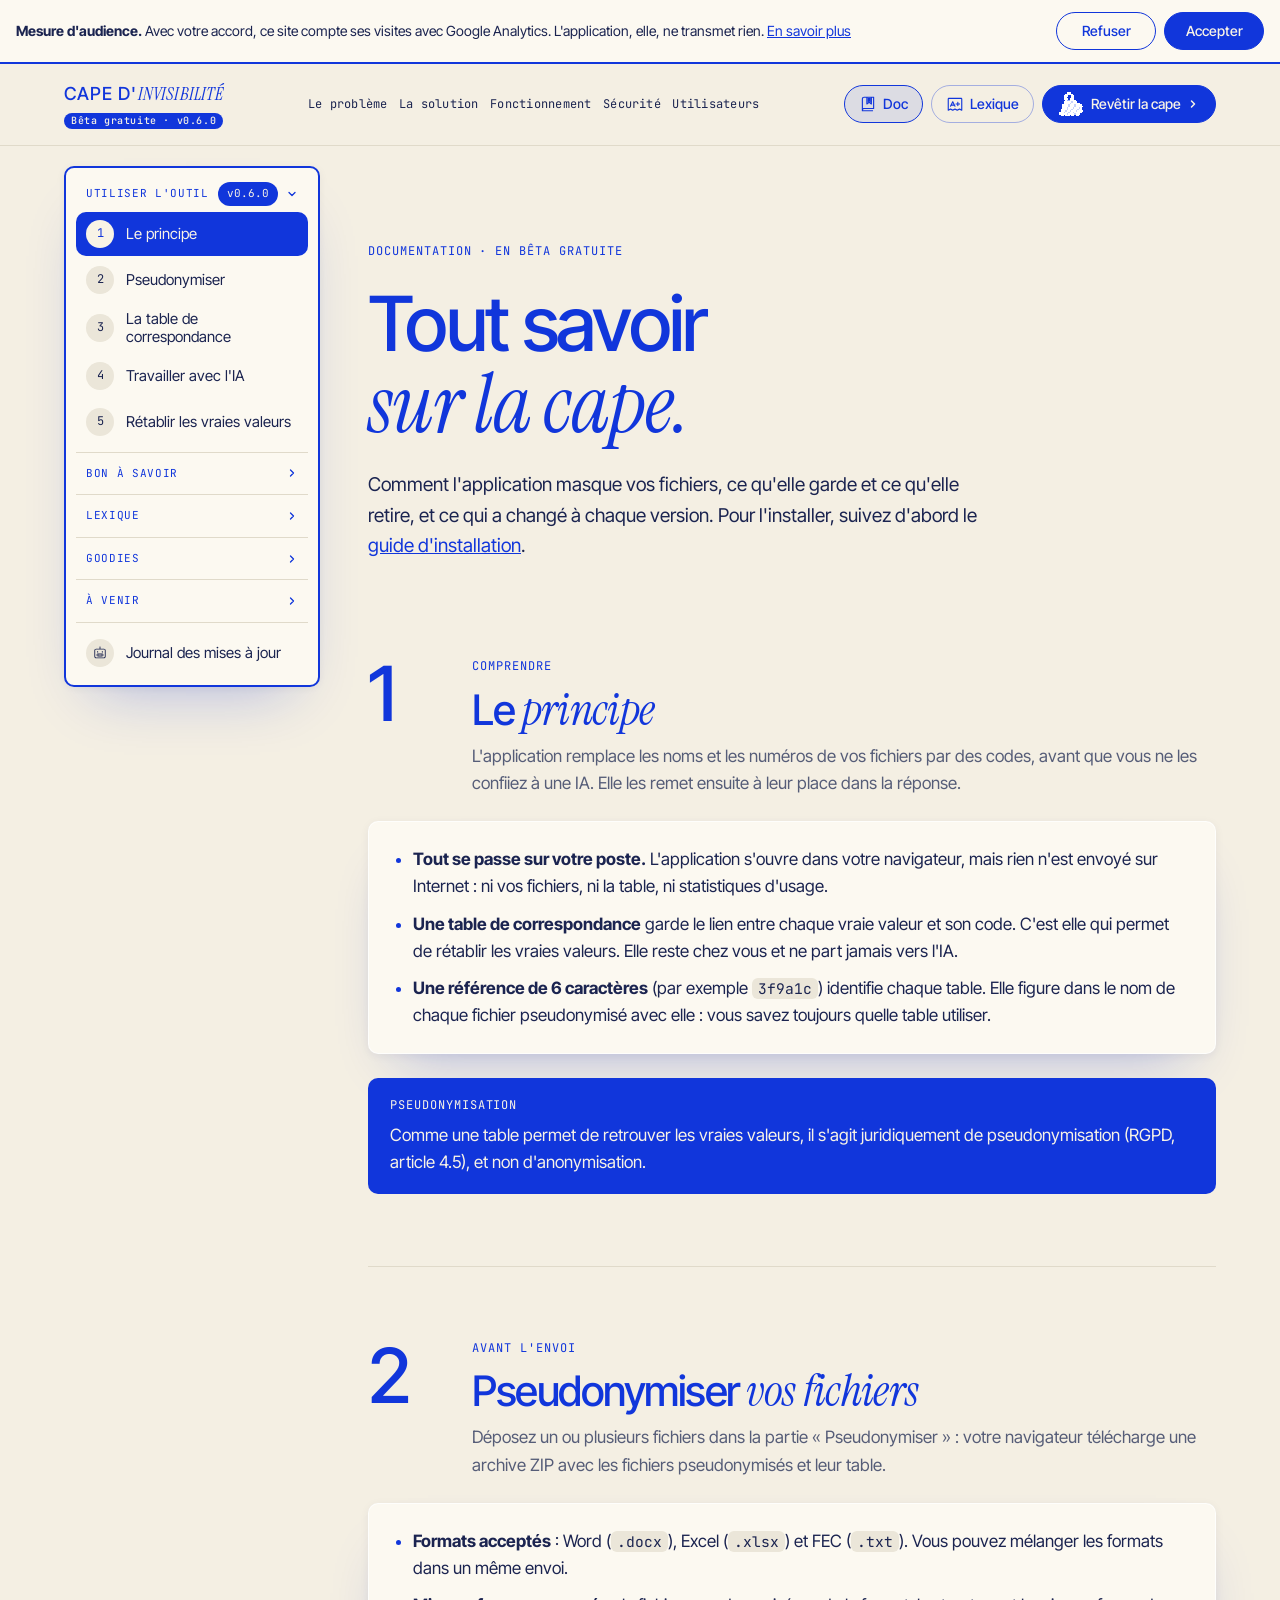
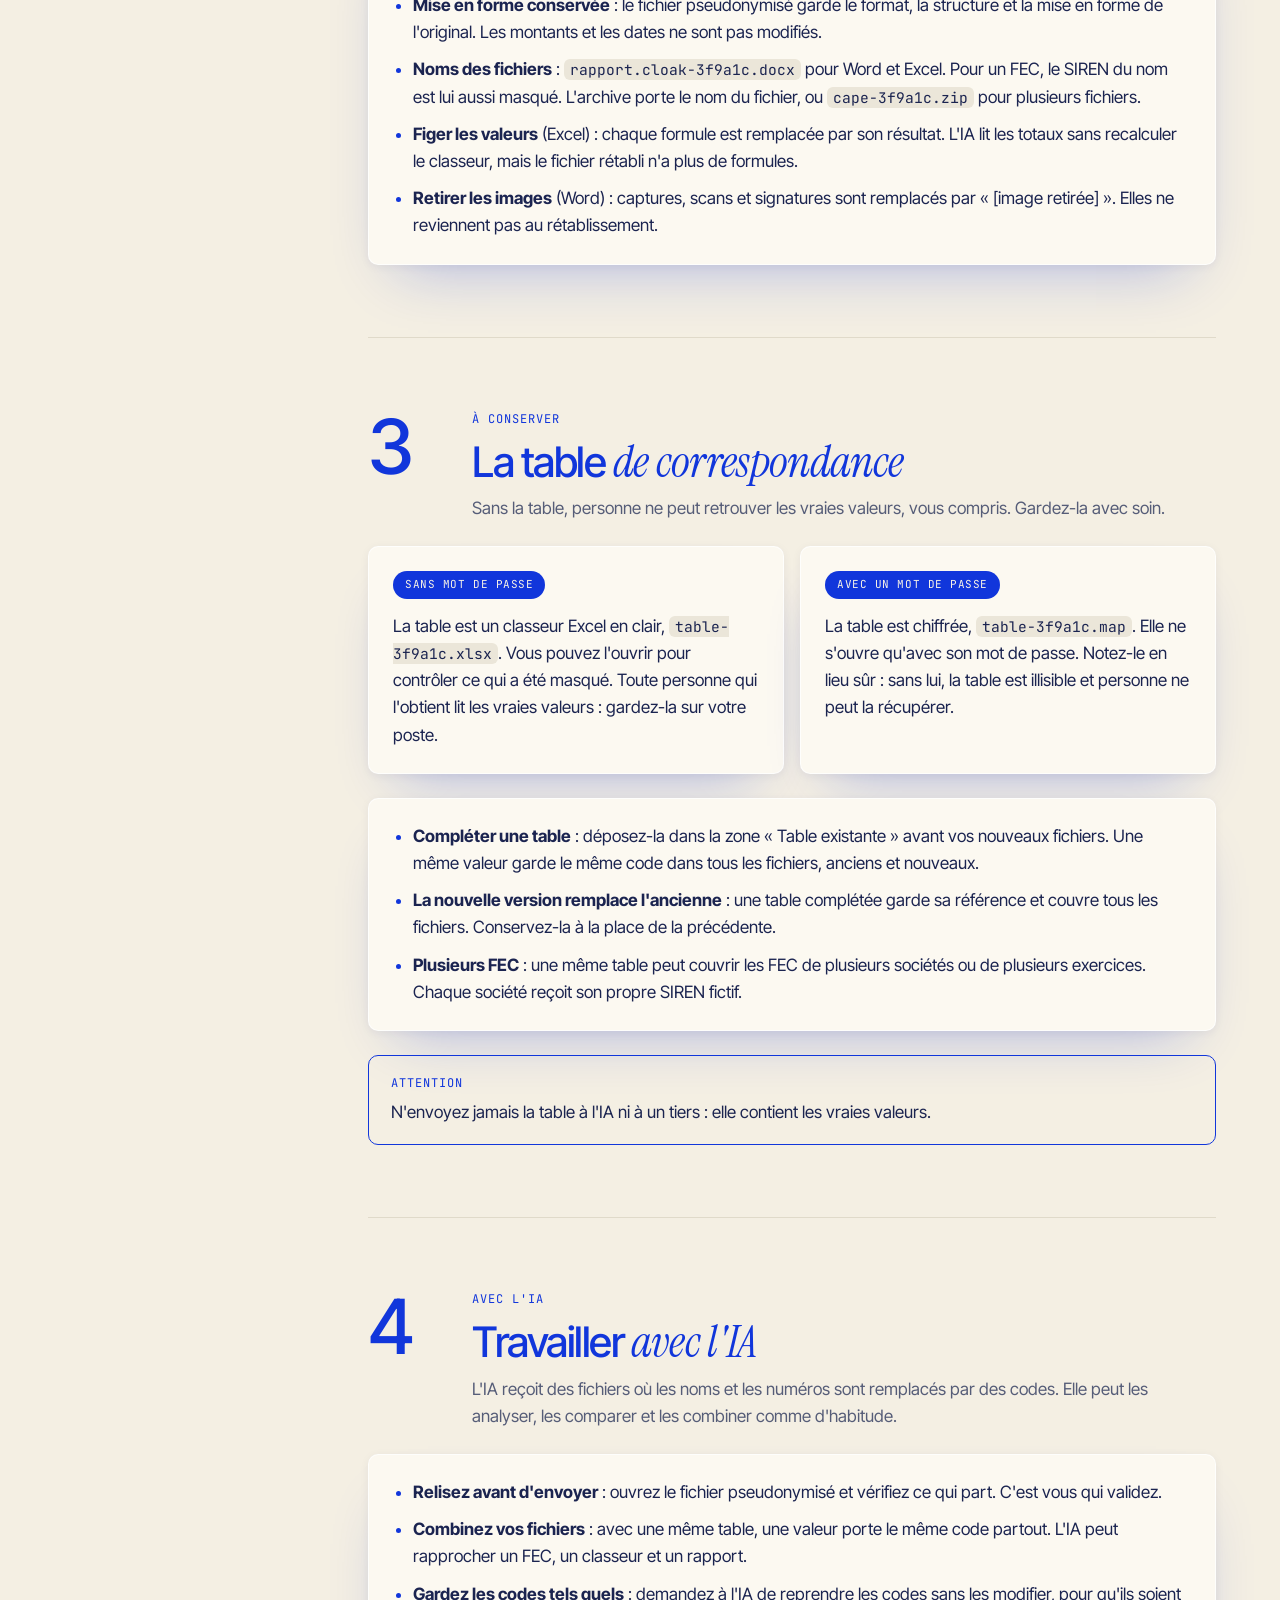
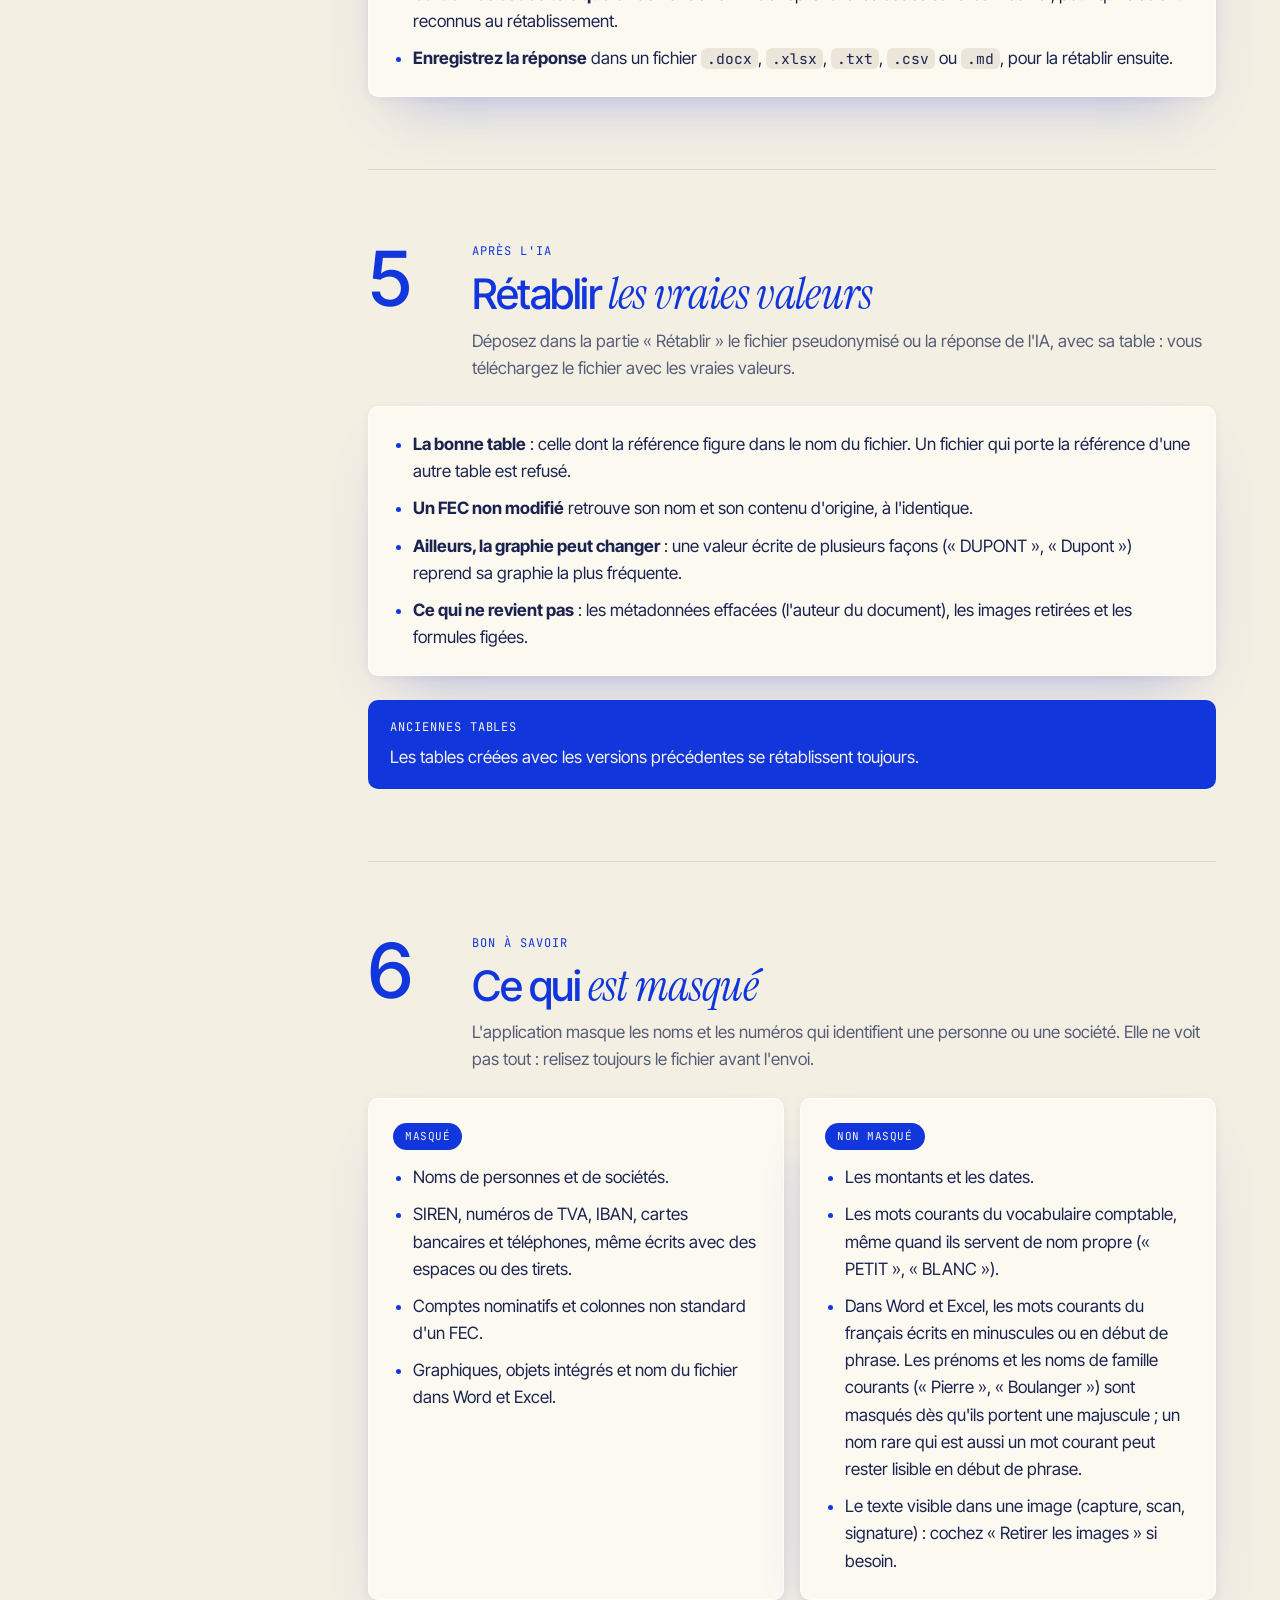
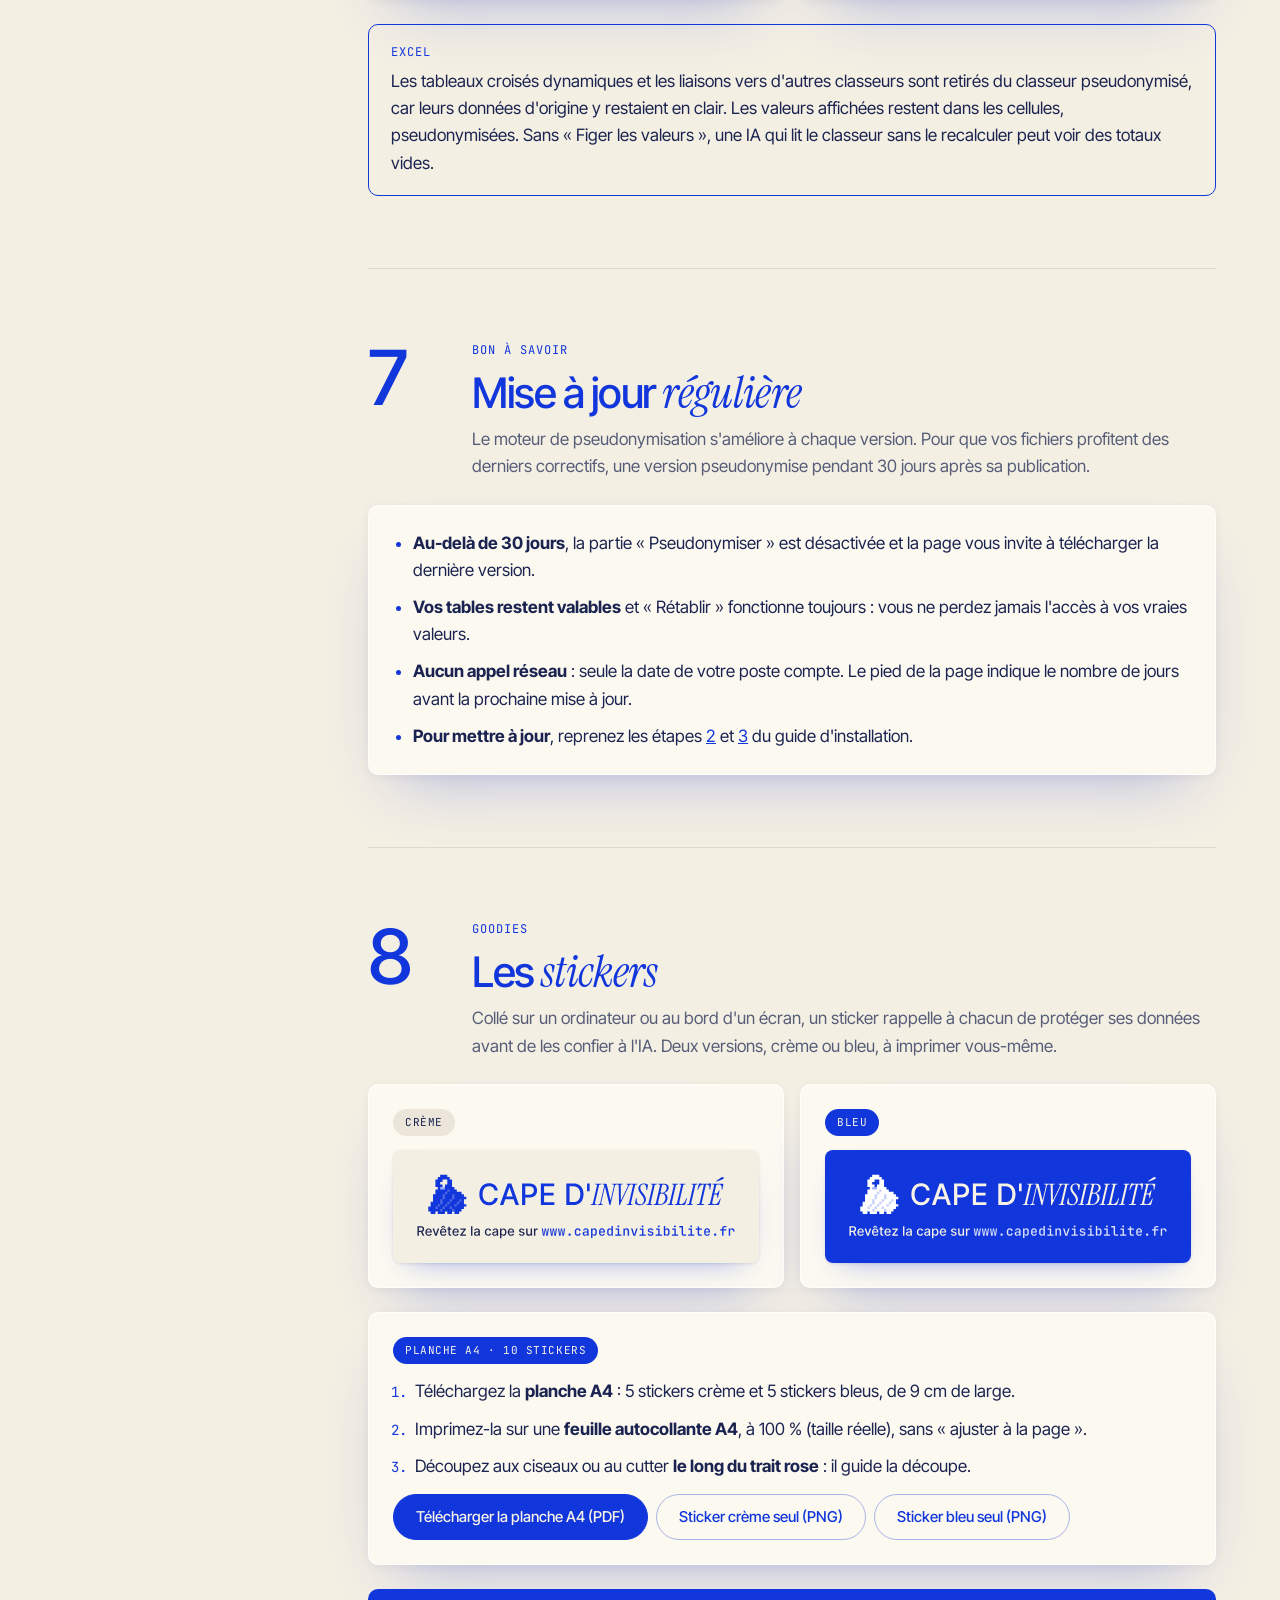
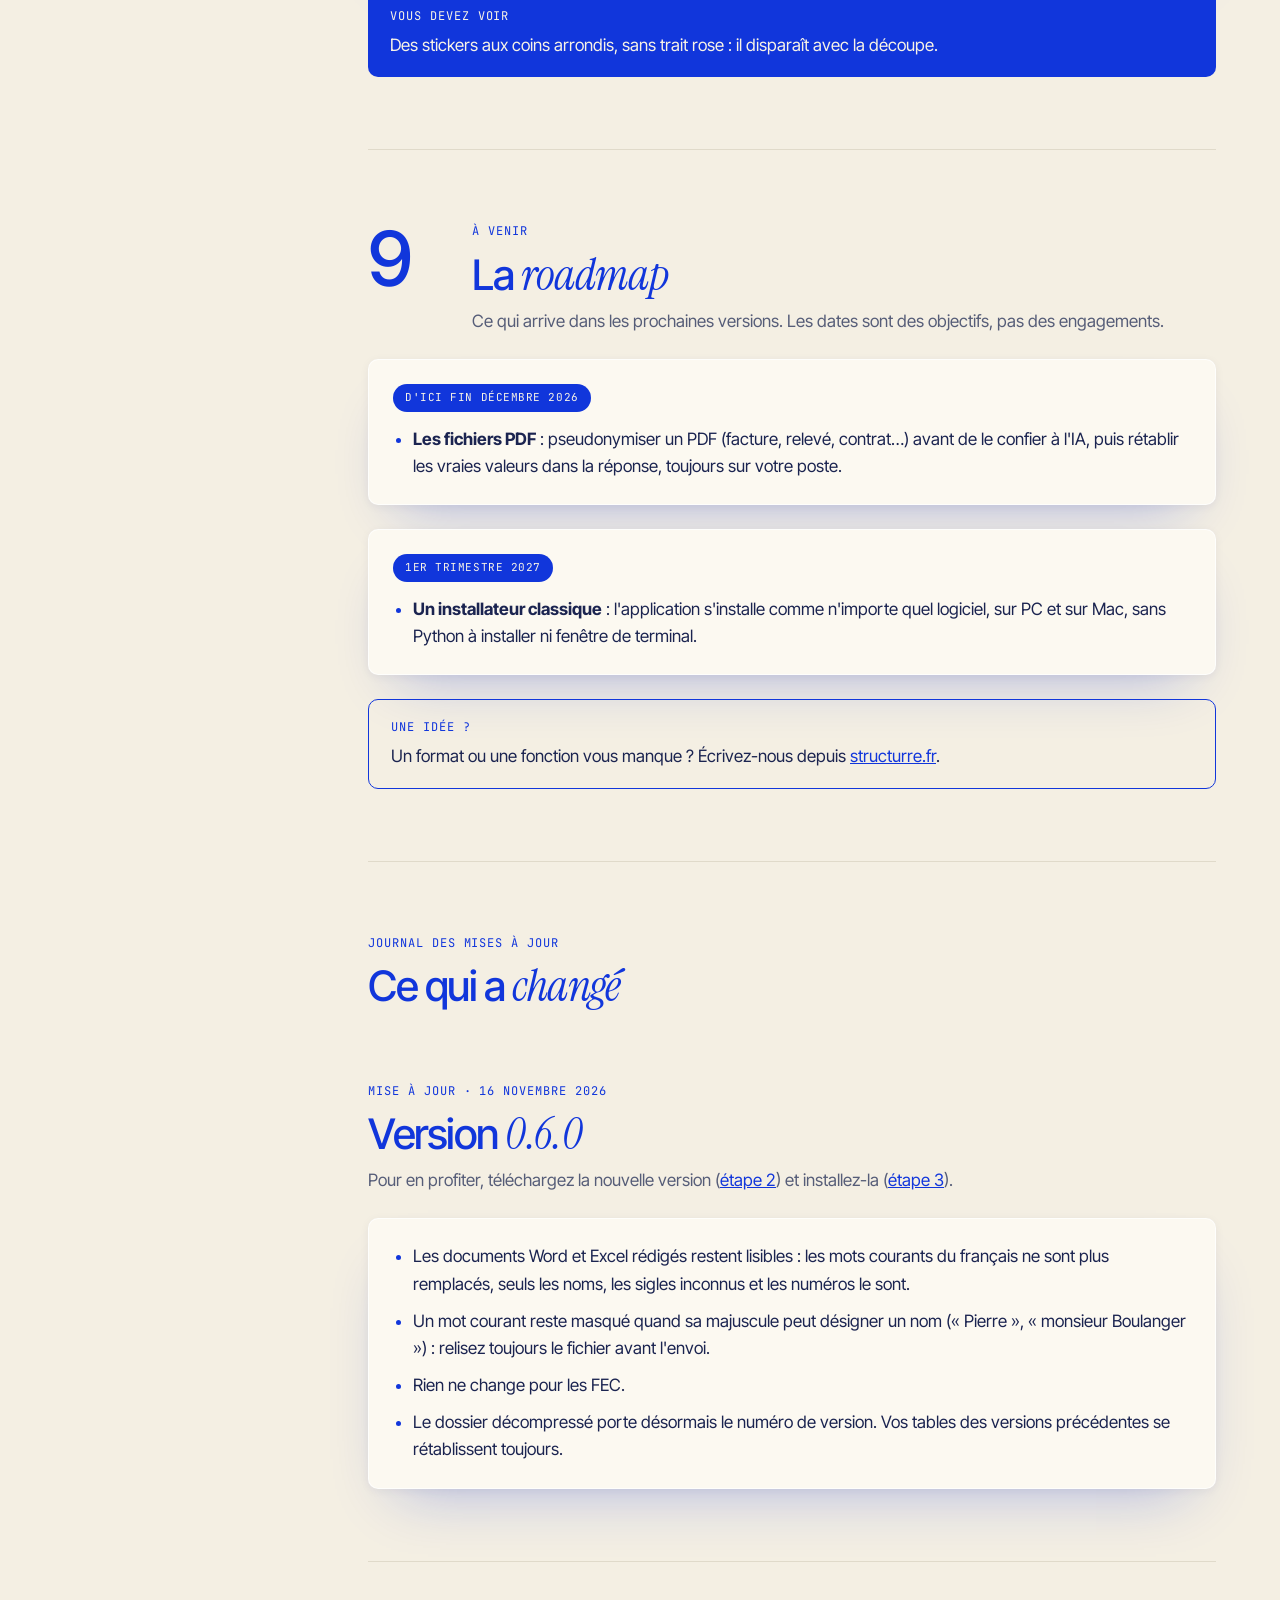
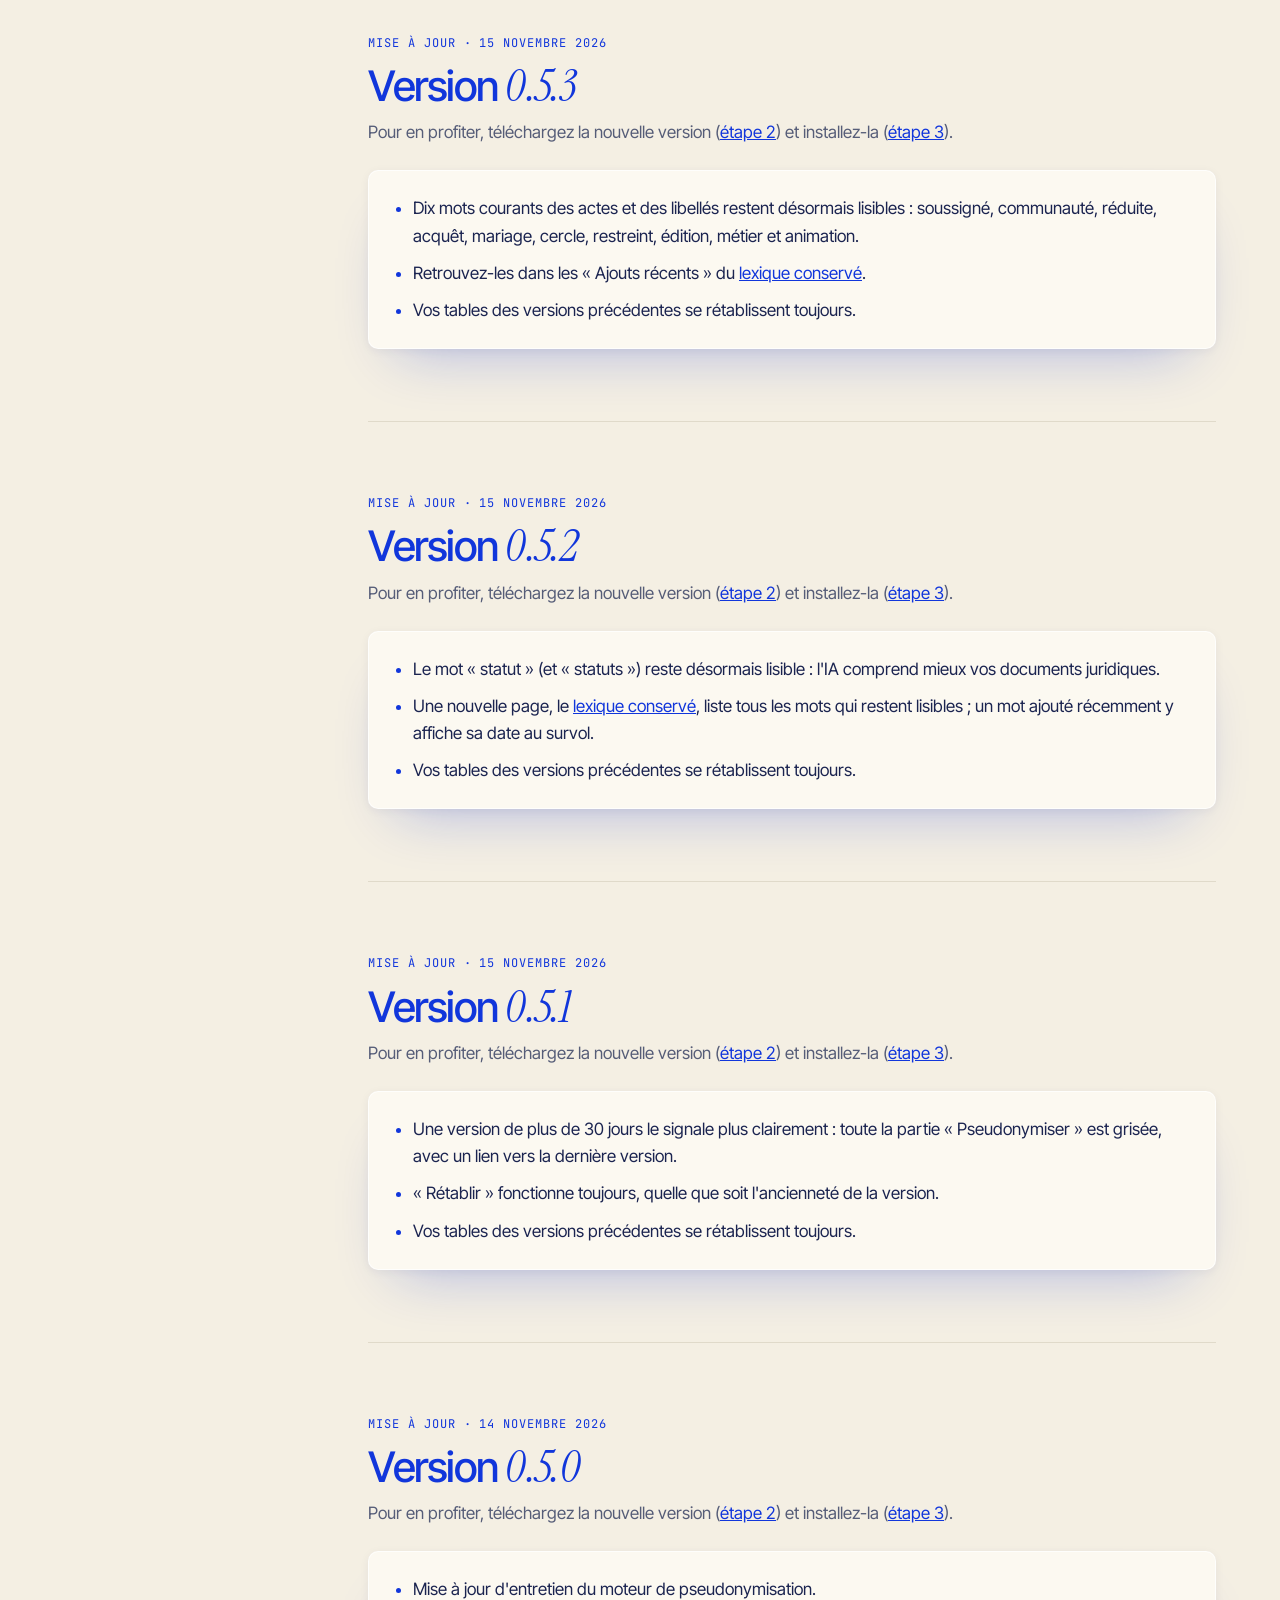
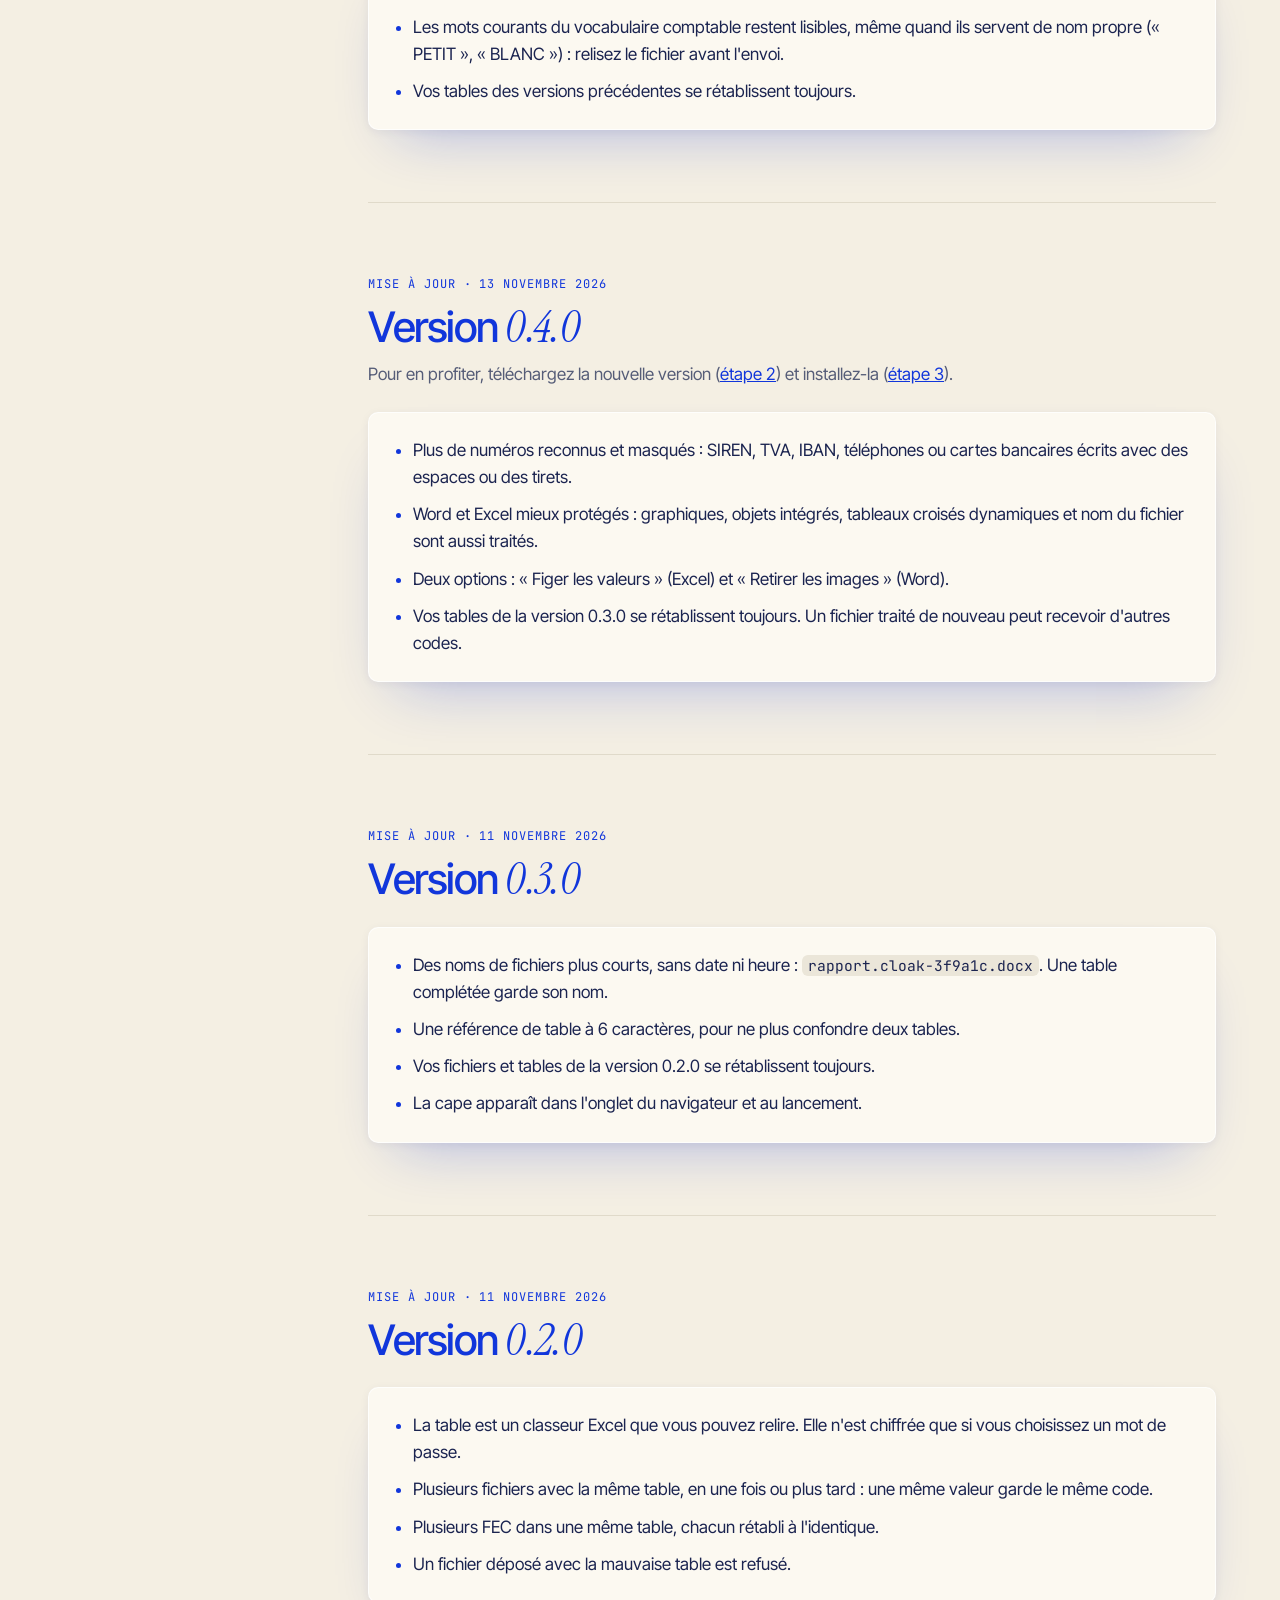
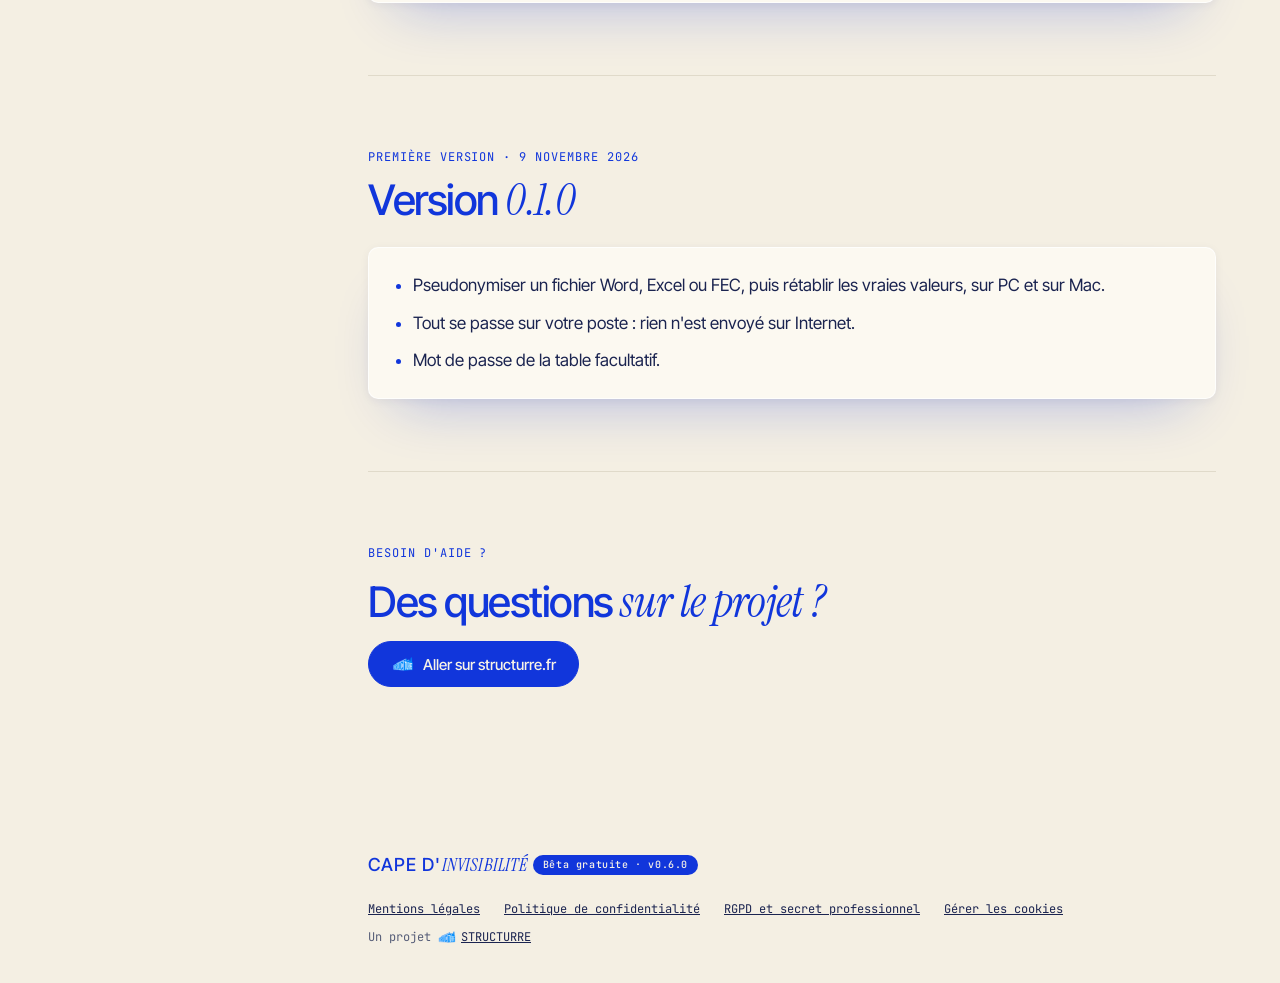
==== commit d1c7aee1: "Version 0.6.0 : paquets, texte rédigé et note du journal Co-Authored-By: Claude Fable 5.2 <noreply@a" ====
--- a/documentation.html
+++ b/documentation.html
@@ -415,7 +415,7 @@
 
 <header class="site-header">
 <div class="wrap">
-<a class="logo" href="index.html#accueil">CAPE D'<span>INVISIBILITÉ</span><sup class="beta">Bêta gratuite · v0.5.3</sup></a>
+<a class="logo" href="index.html#accueil">CAPE D'<span>INVISIBILITÉ</span><sup class="beta">Bêta gratuite · v0.6.0</sup></a>
 <nav class="site-nav" aria-label="Navigation principale">
 <a href="index.html#probleme">Le problème</a>
 <a href="index.html#solution">La solution</a>
@@ -433,7 +433,7 @@
 
 <nav class="steps-nav" aria-label="Sommaire de la documentation">
 <div class="steps-group">
-<p class="steps-cat">Utiliser l'outil <span class="steps-version pill on">v0.5.3</span></p>
+<p class="steps-cat">Utiliser l'outil <span class="steps-version pill on">v0.6.0</span></p>
 <ol>
 <li><a href="#principe"><span class="n">1</span><span class="label-text">Le principe</span></a></li>
 <li><a href="#pseudonymiser"><span class="n">2</span><span class="label-text">Pseudonymiser</span></a></li>
@@ -613,6 +613,7 @@
 <ul>
 <li>Les montants et les dates.</li>
 <li>Les mots courants du vocabulaire comptable, même quand ils servent de nom propre (« PETIT », « BLANC »).</li>
+<li>Dans Word et Excel, les mots courants du français écrits en minuscules ou en début de phrase. Les prénoms et les noms de famille courants (« Pierre », « Boulanger ») sont masqués dès qu'ils portent une majuscule ; un nom rare qui est aussi un mot courant peut rester lisible en début de phrase.</li>
 <li>Le texte visible dans une image (capture, scan, signature) : cochez « Retirer les images » si besoin.</li>
 </ul>
 </div>
@@ -705,6 +706,24 @@
 <h2>Ce qui a <em>changé</em></h2>
 </div>
 
+<section class="step release" id="version-0-6-0">
+<div class="step-head">
+<div class="step-title">
+<p class="eyebrow">Mise à jour · 16 novembre 2026</p>
+<h2>Version <em>0.6.0</em></h2>
+<p class="step-why">Pour en profiter, téléchargez la nouvelle version (<a href="installation.html#etape-2">étape 2</a>) et installez-la (<a href="installation.html#etape-3">étape 3</a>).</p>
+</div>
+</div>
+<div class="panel card">
+<ul>
+<li>Les documents Word et Excel rédigés restent lisibles : les mots courants du français ne sont plus remplacés, seuls les noms, les sigles inconnus et les numéros le sont.</li>
+<li>Un mot courant reste masqué quand sa majuscule peut désigner un nom (« Pierre », « monsieur Boulanger ») : relisez toujours le fichier avant l'envoi.</li>
+<li>Rien ne change pour les FEC.</li>
+<li>Le dossier décompressé porte désormais le numéro de version. Vos tables des versions précédentes se rétablissent toujours.</li>
+</ul>
+</div>
+</section>
+
 <section class="step release" id="version-0-5-3">
 <div class="step-head">
 <div class="step-title">
@@ -852,7 +871,7 @@
 
 <footer class="site-footer">
 <div class="wrap">
-<span class="logo">CAPE D'<span>INVISIBILITÉ</span><sup class="beta">Bêta gratuite · v0.5.3</sup></span>
+<span class="logo">CAPE D'<span>INVISIBILITÉ</span><sup class="beta">Bêta gratuite · v0.6.0</sup></span>
 <nav class="legal" aria-label="Liens légaux">
 <a href="mentions-legales.html">Mentions légales</a>
 <a href="mentions-legales.html#donnees">Politique de confidentialité</a>
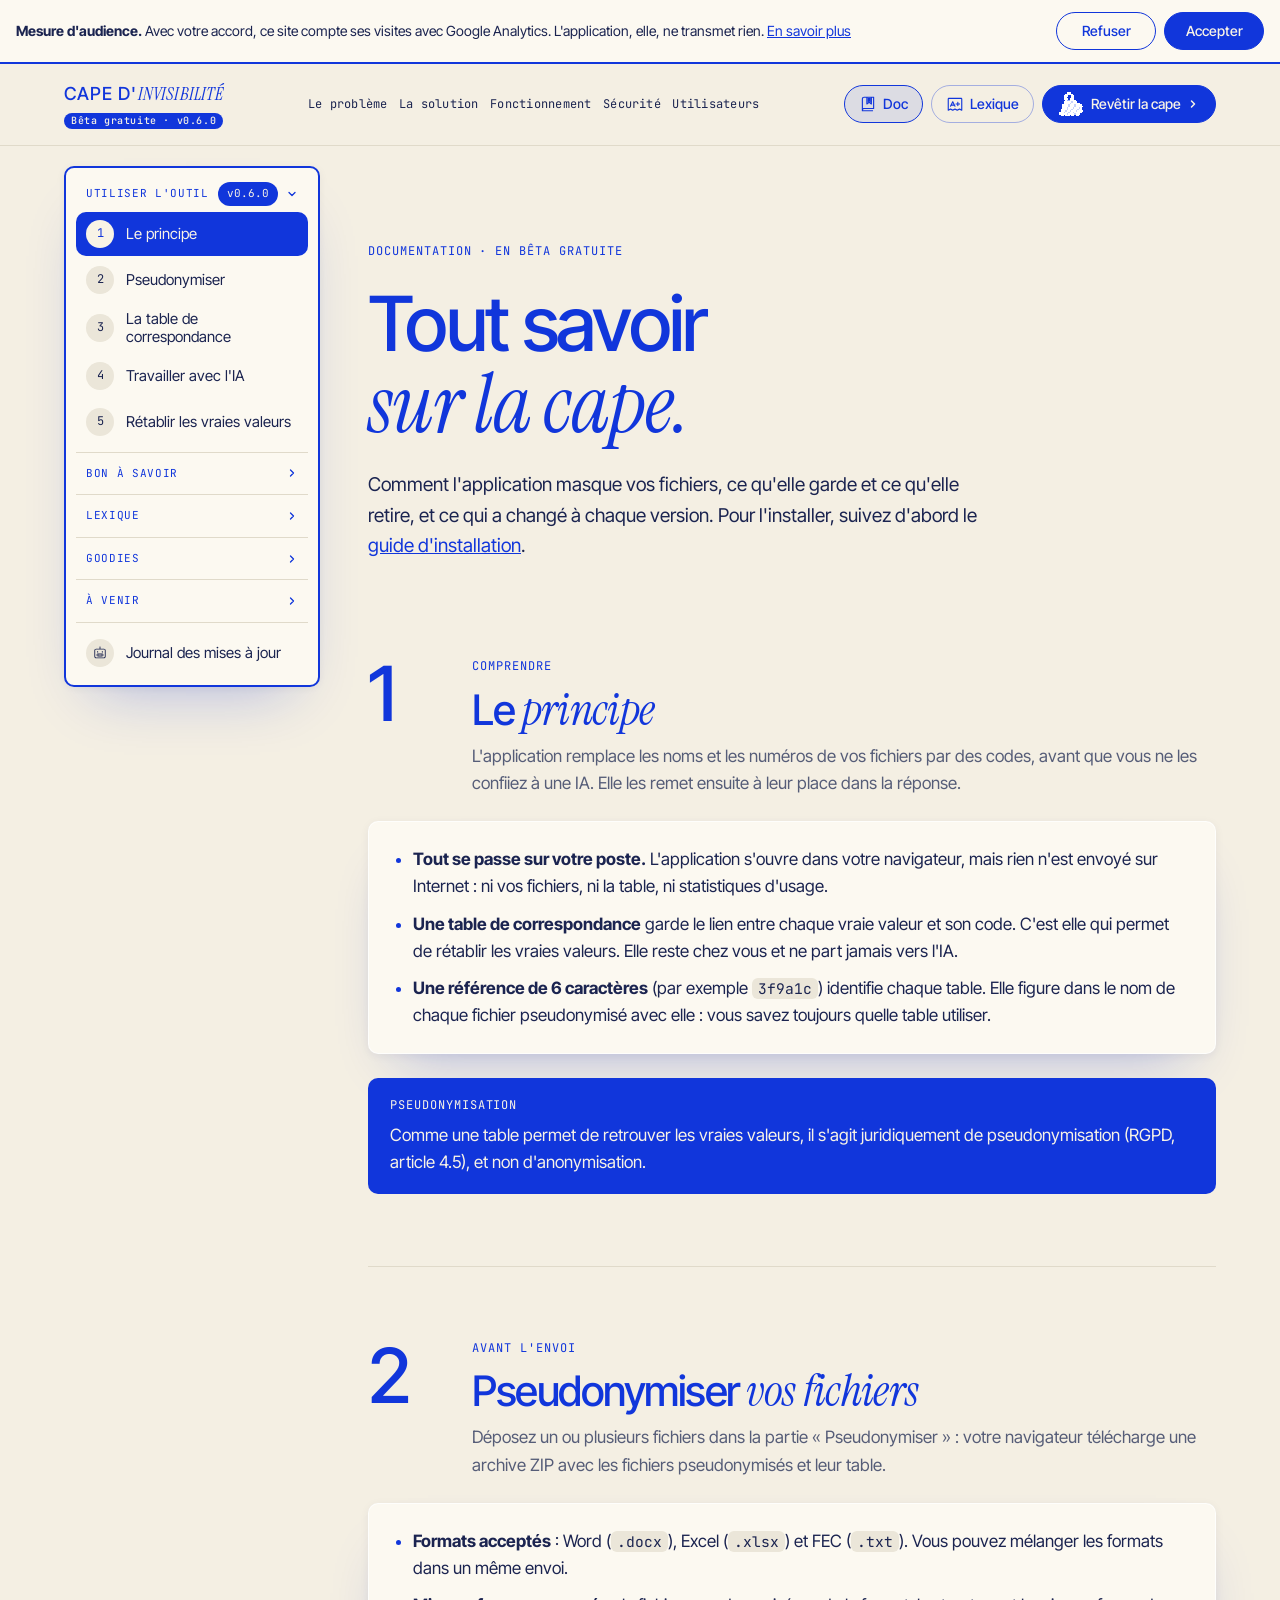
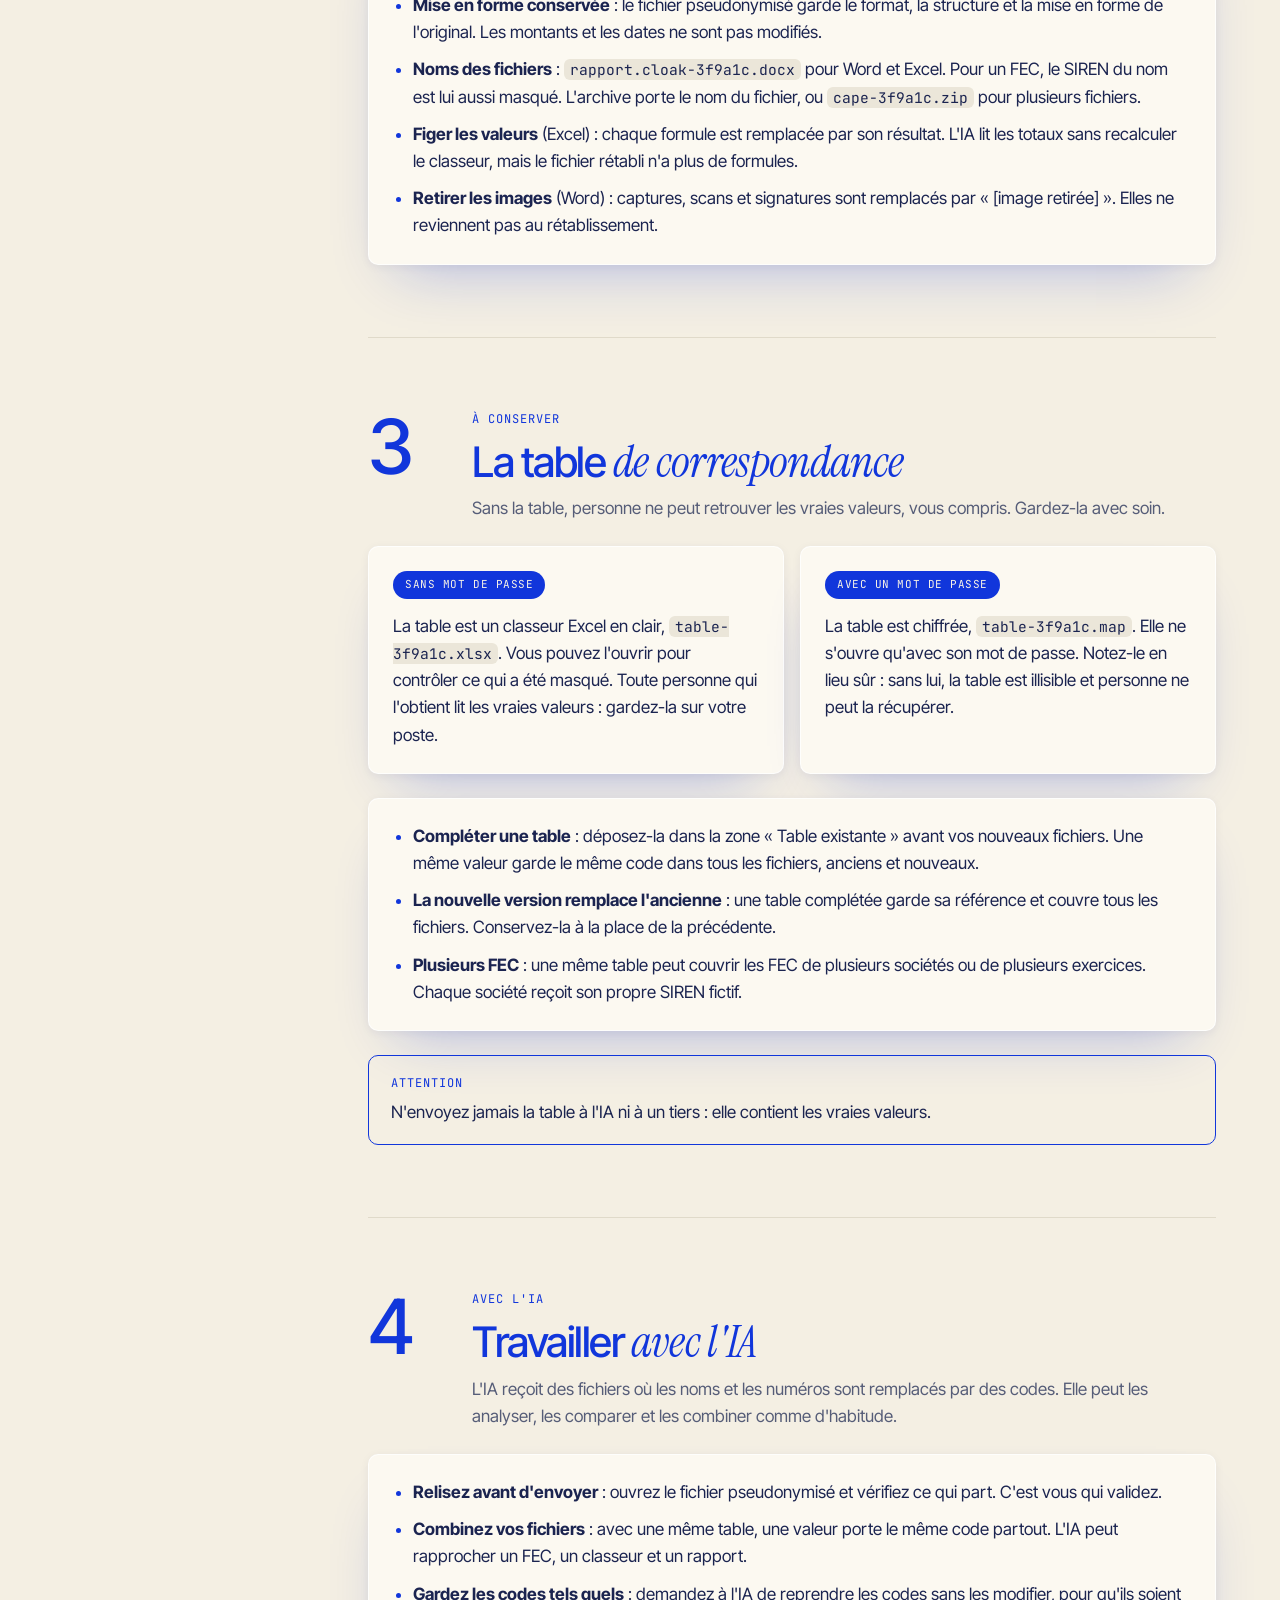
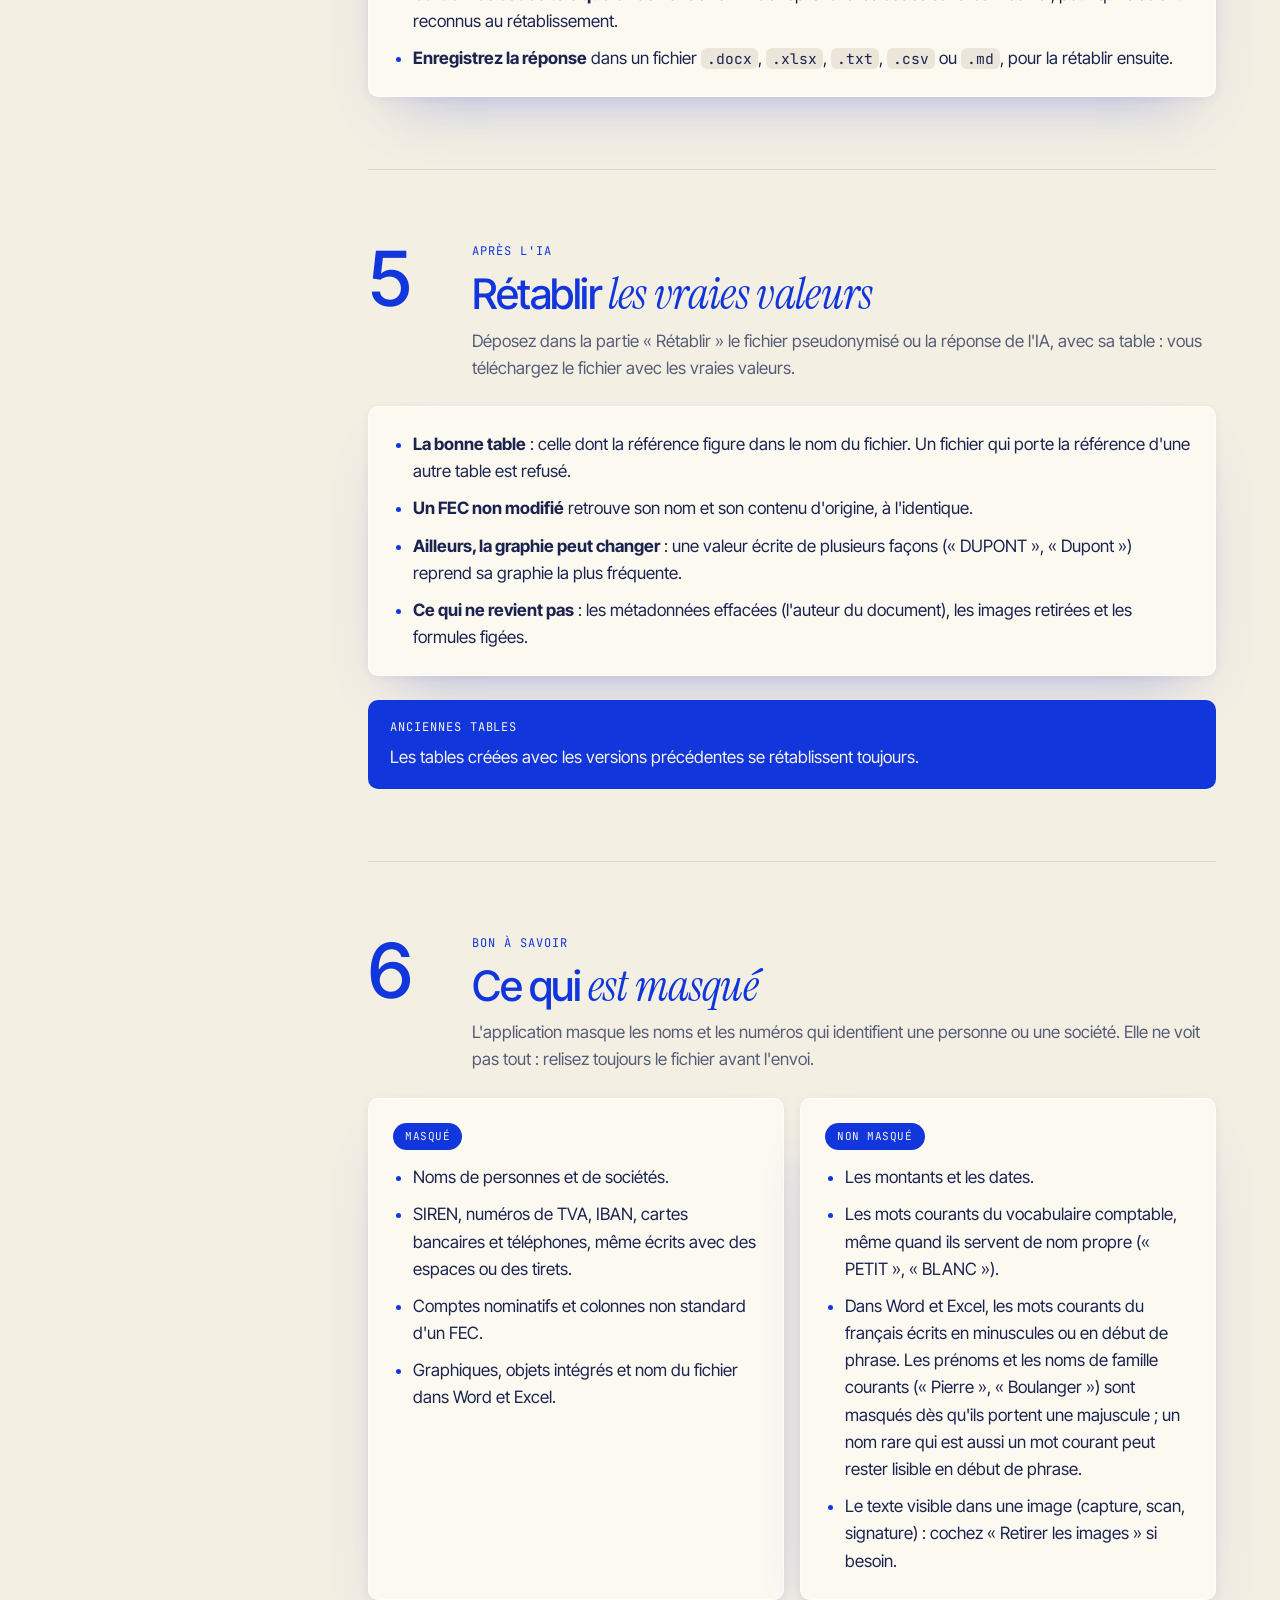
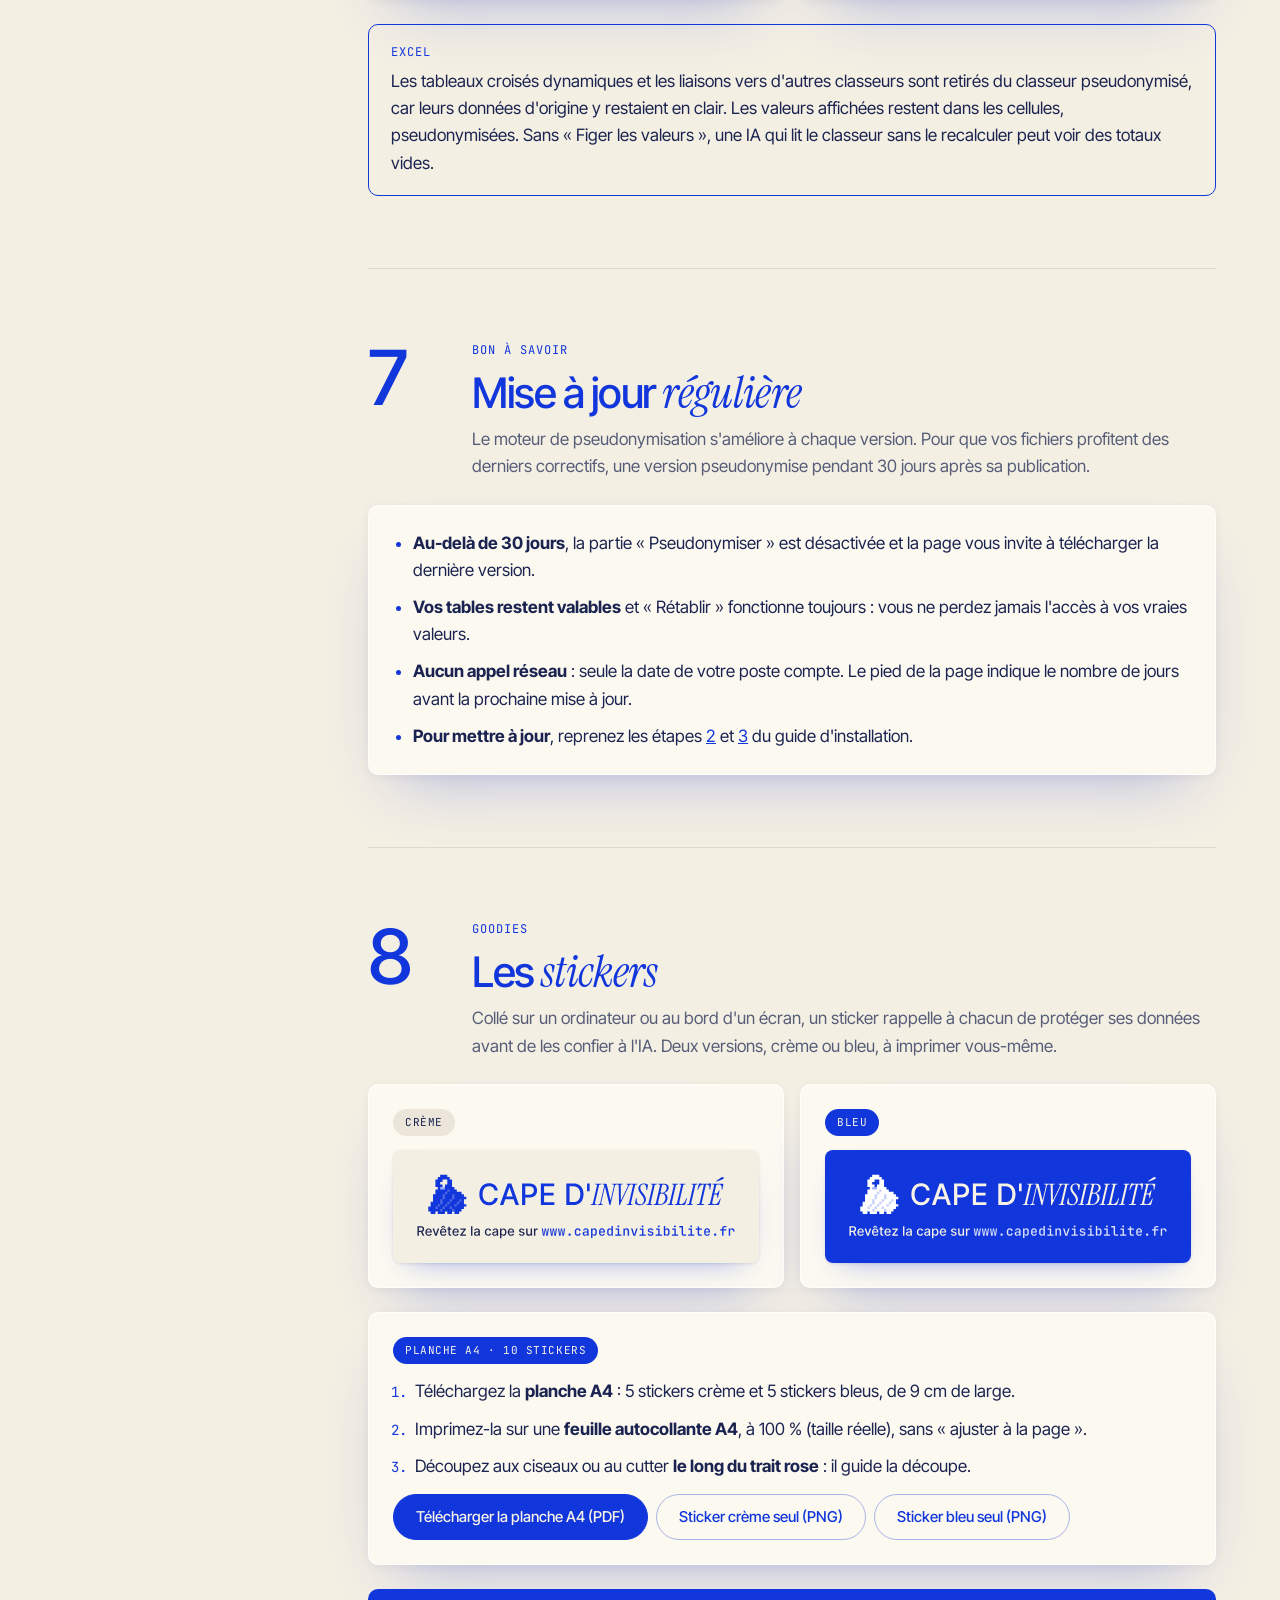
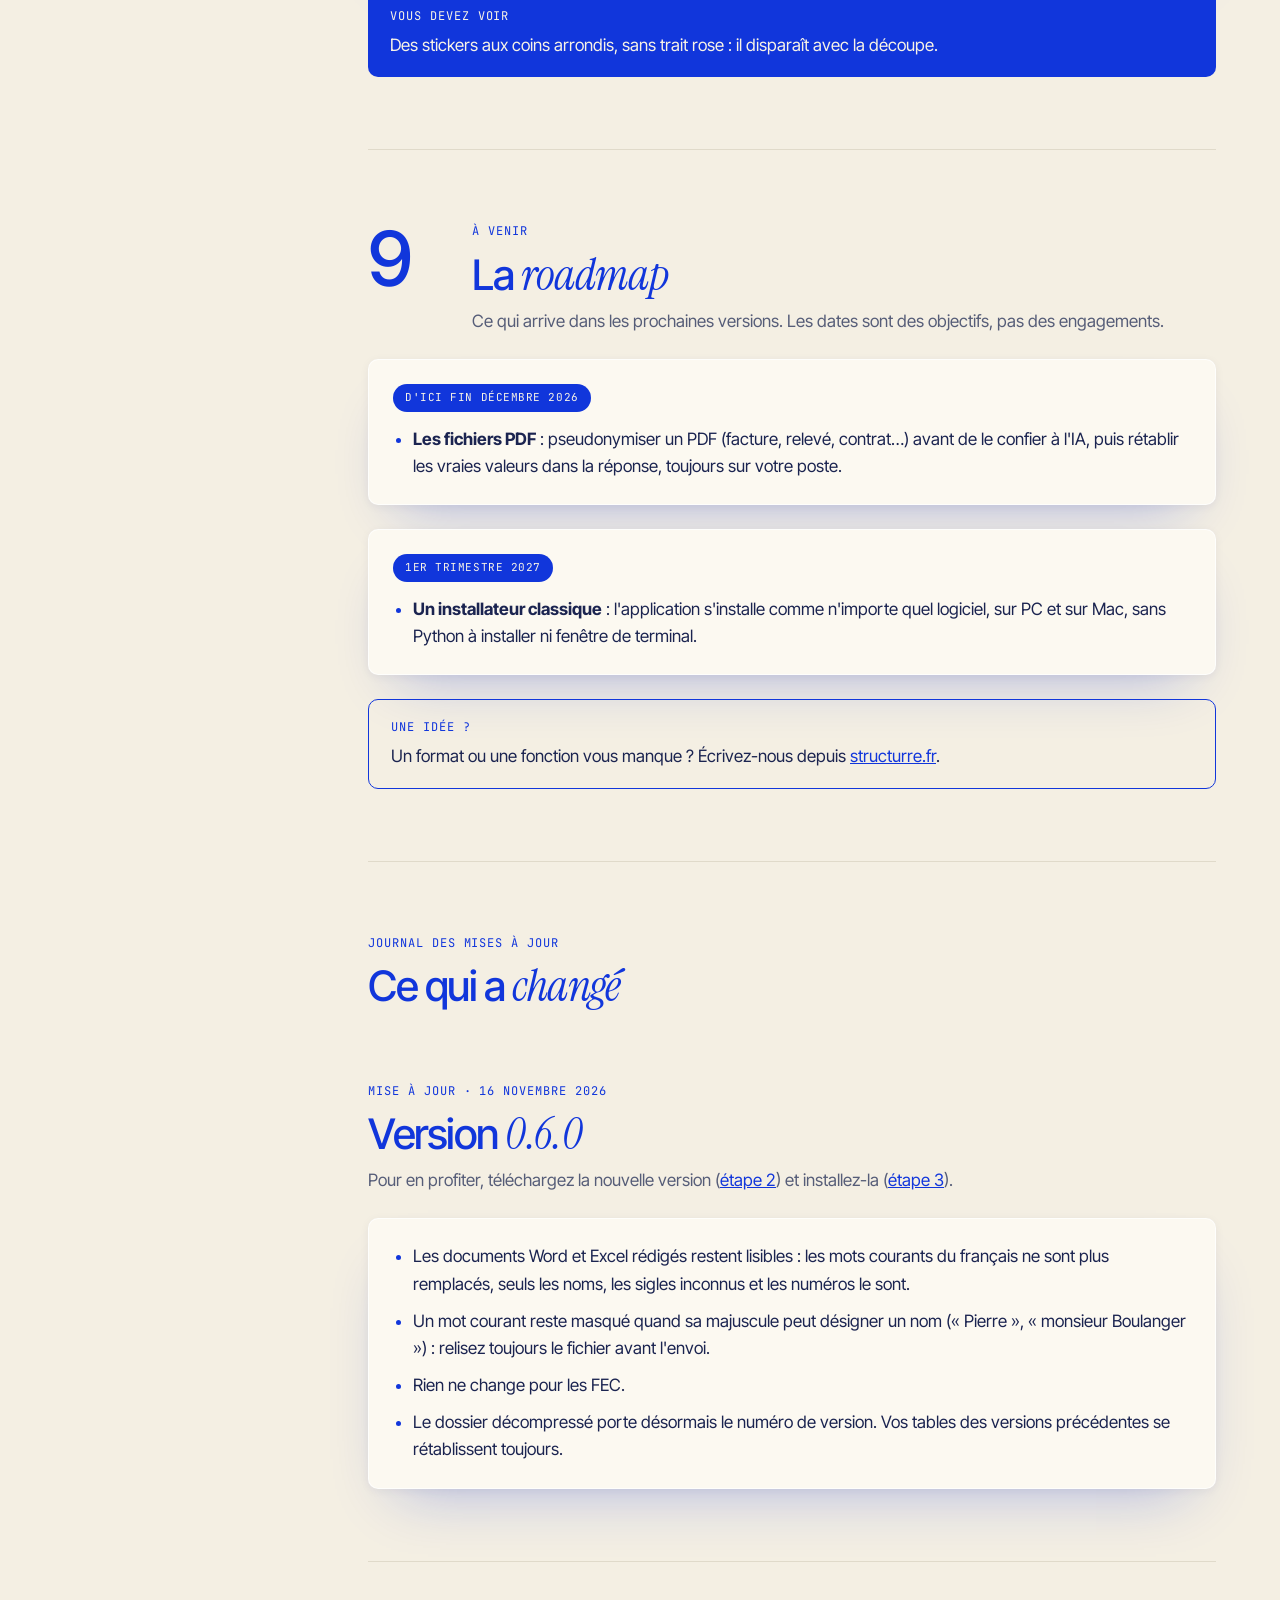
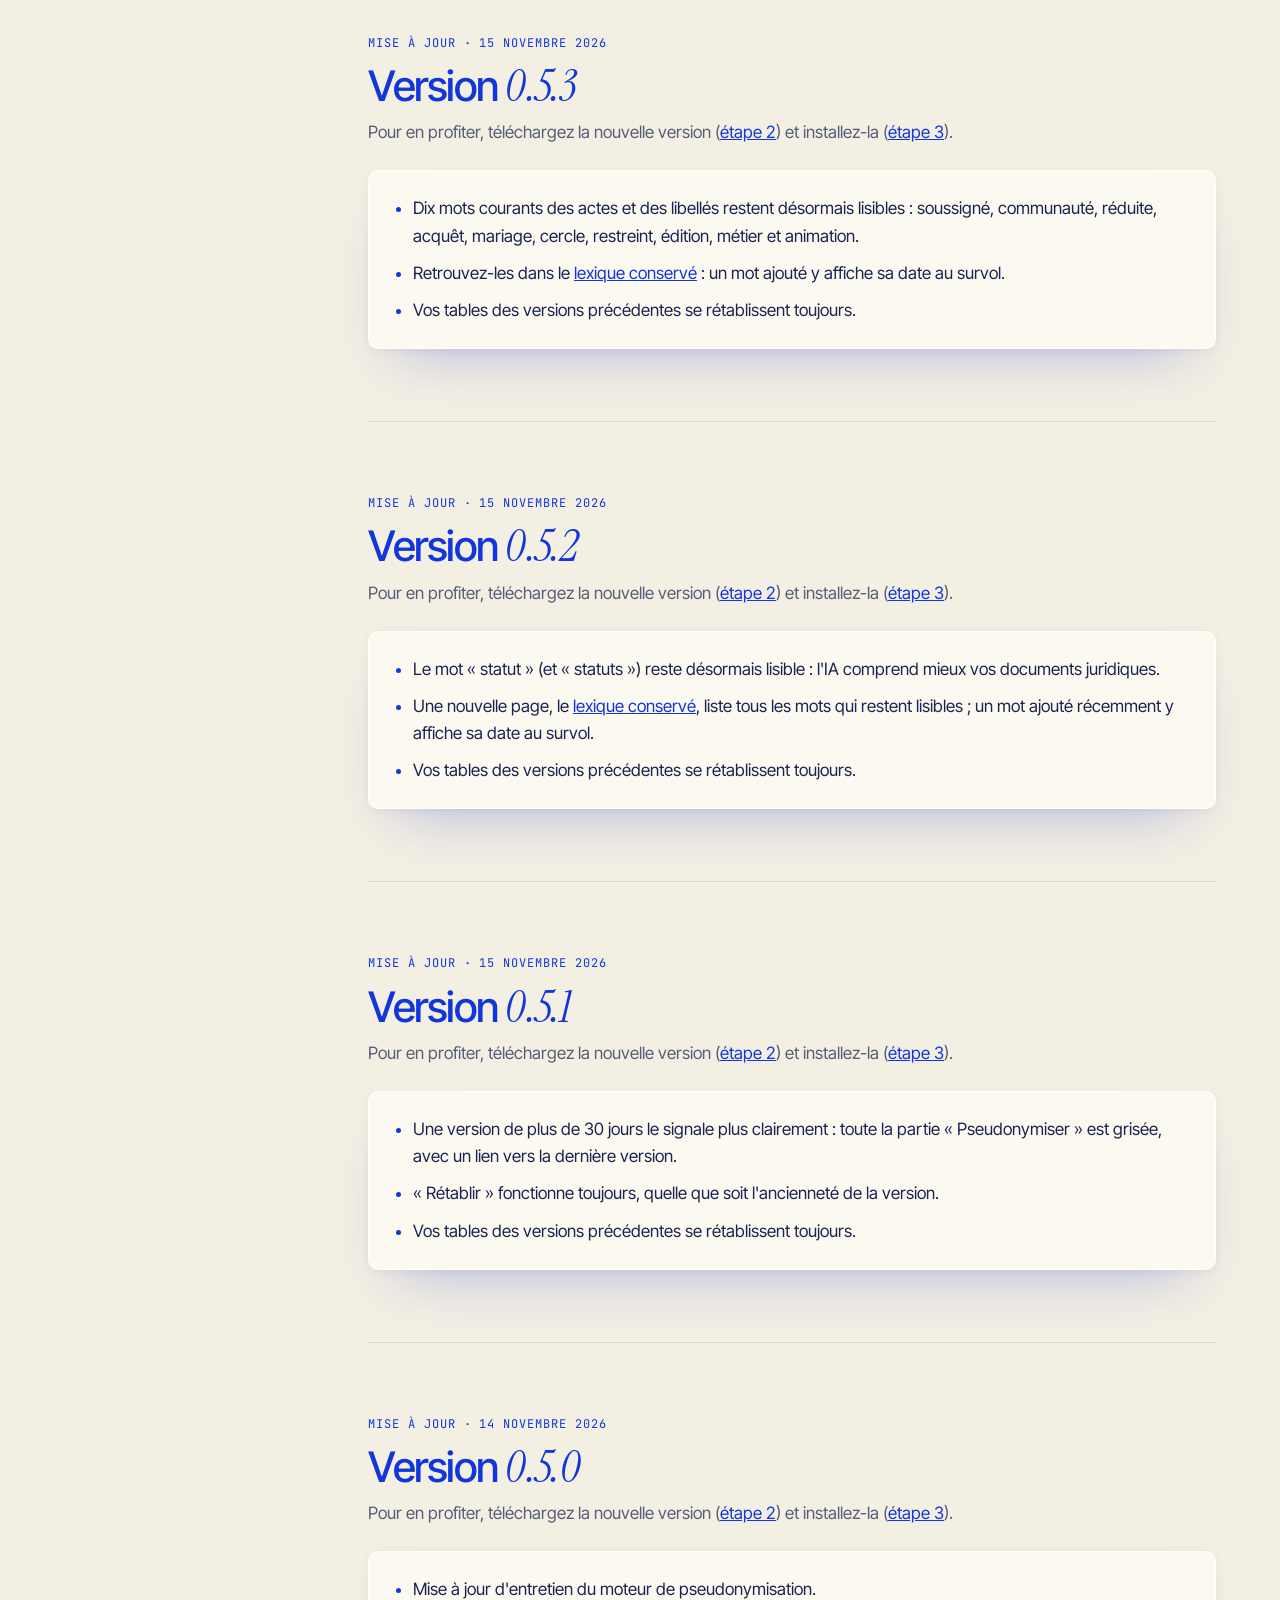
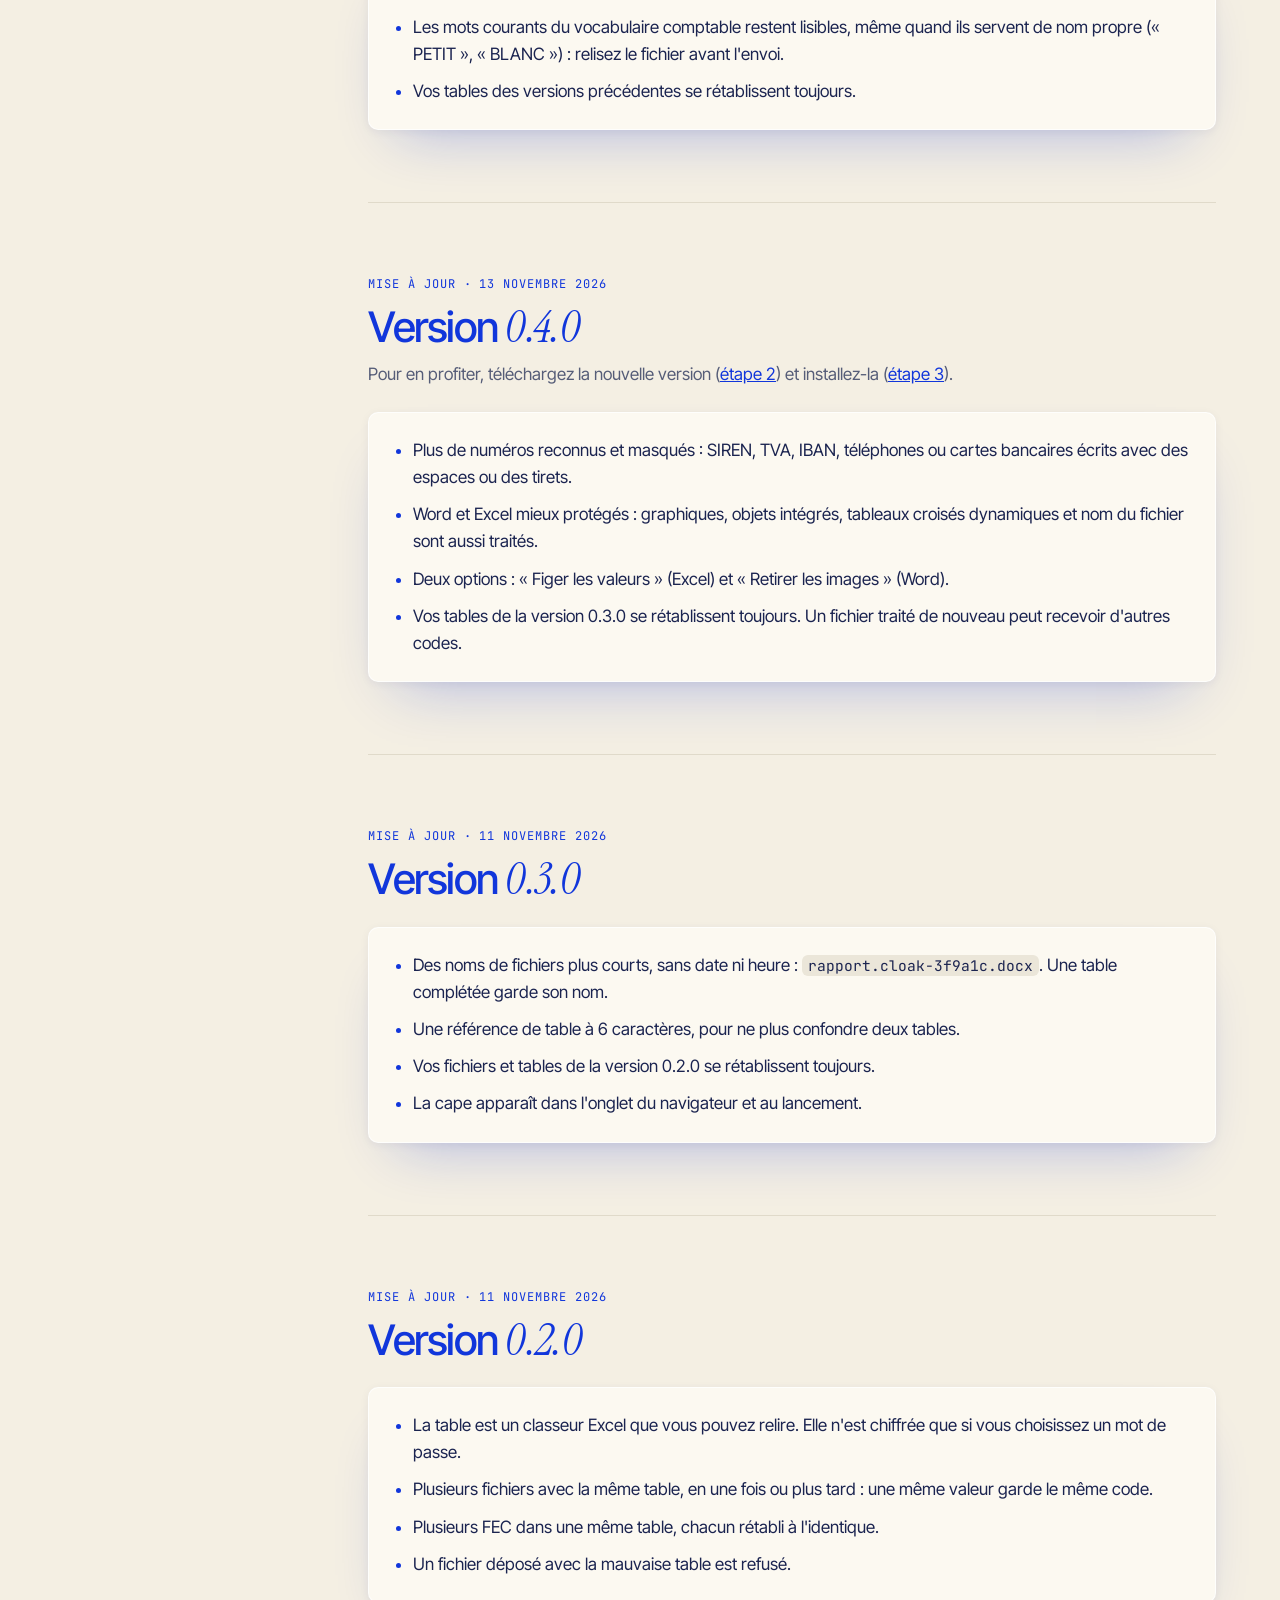
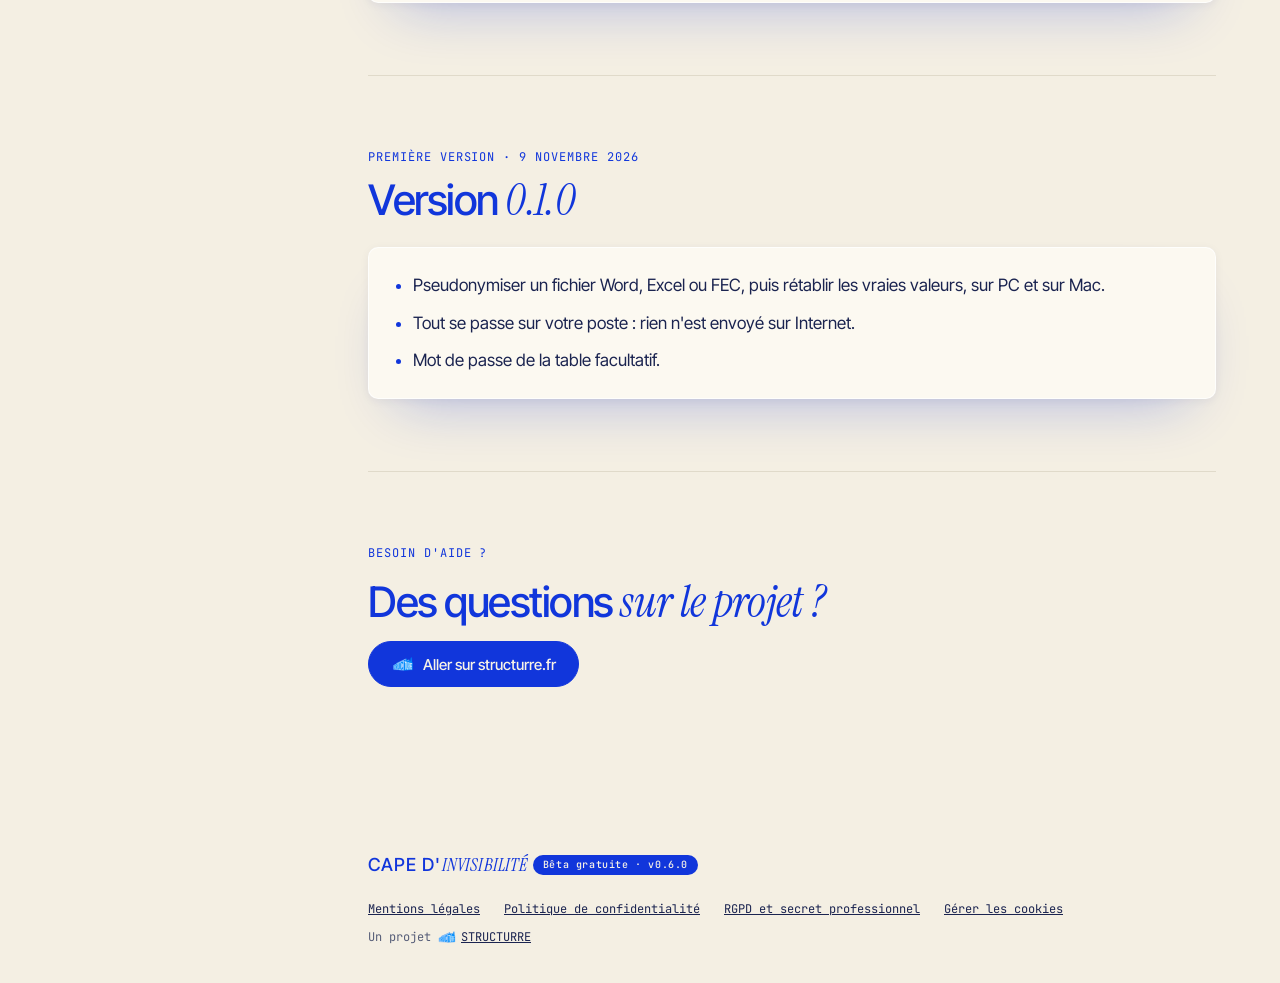
==== commit fcec2fbd: "Lexique : encart « Ajouts récents » retiré Co-Authored-By: Claude Fable 5.2 <noreply@anthropic.com>" ====
--- a/documentation.html
+++ b/documentation.html
@@ -735,7 +735,7 @@
 <div class="panel card">
 <ul>
 <li>Dix mots courants des actes et des libellés restent désormais lisibles : soussigné, communauté, réduite, acquêt, mariage, cercle, restreint, édition, métier et animation.</li>
-<li>Retrouvez-les dans les « Ajouts récents » du <a href="lexique.html">lexique conservé</a>.</li>
+<li>Retrouvez-les dans le <a href="lexique.html">lexique conservé</a> : un mot ajouté y affiche sa date au survol.</li>
 <li>Vos tables des versions précédentes se rétablissent toujours.</li>
 </ul>
 </div>
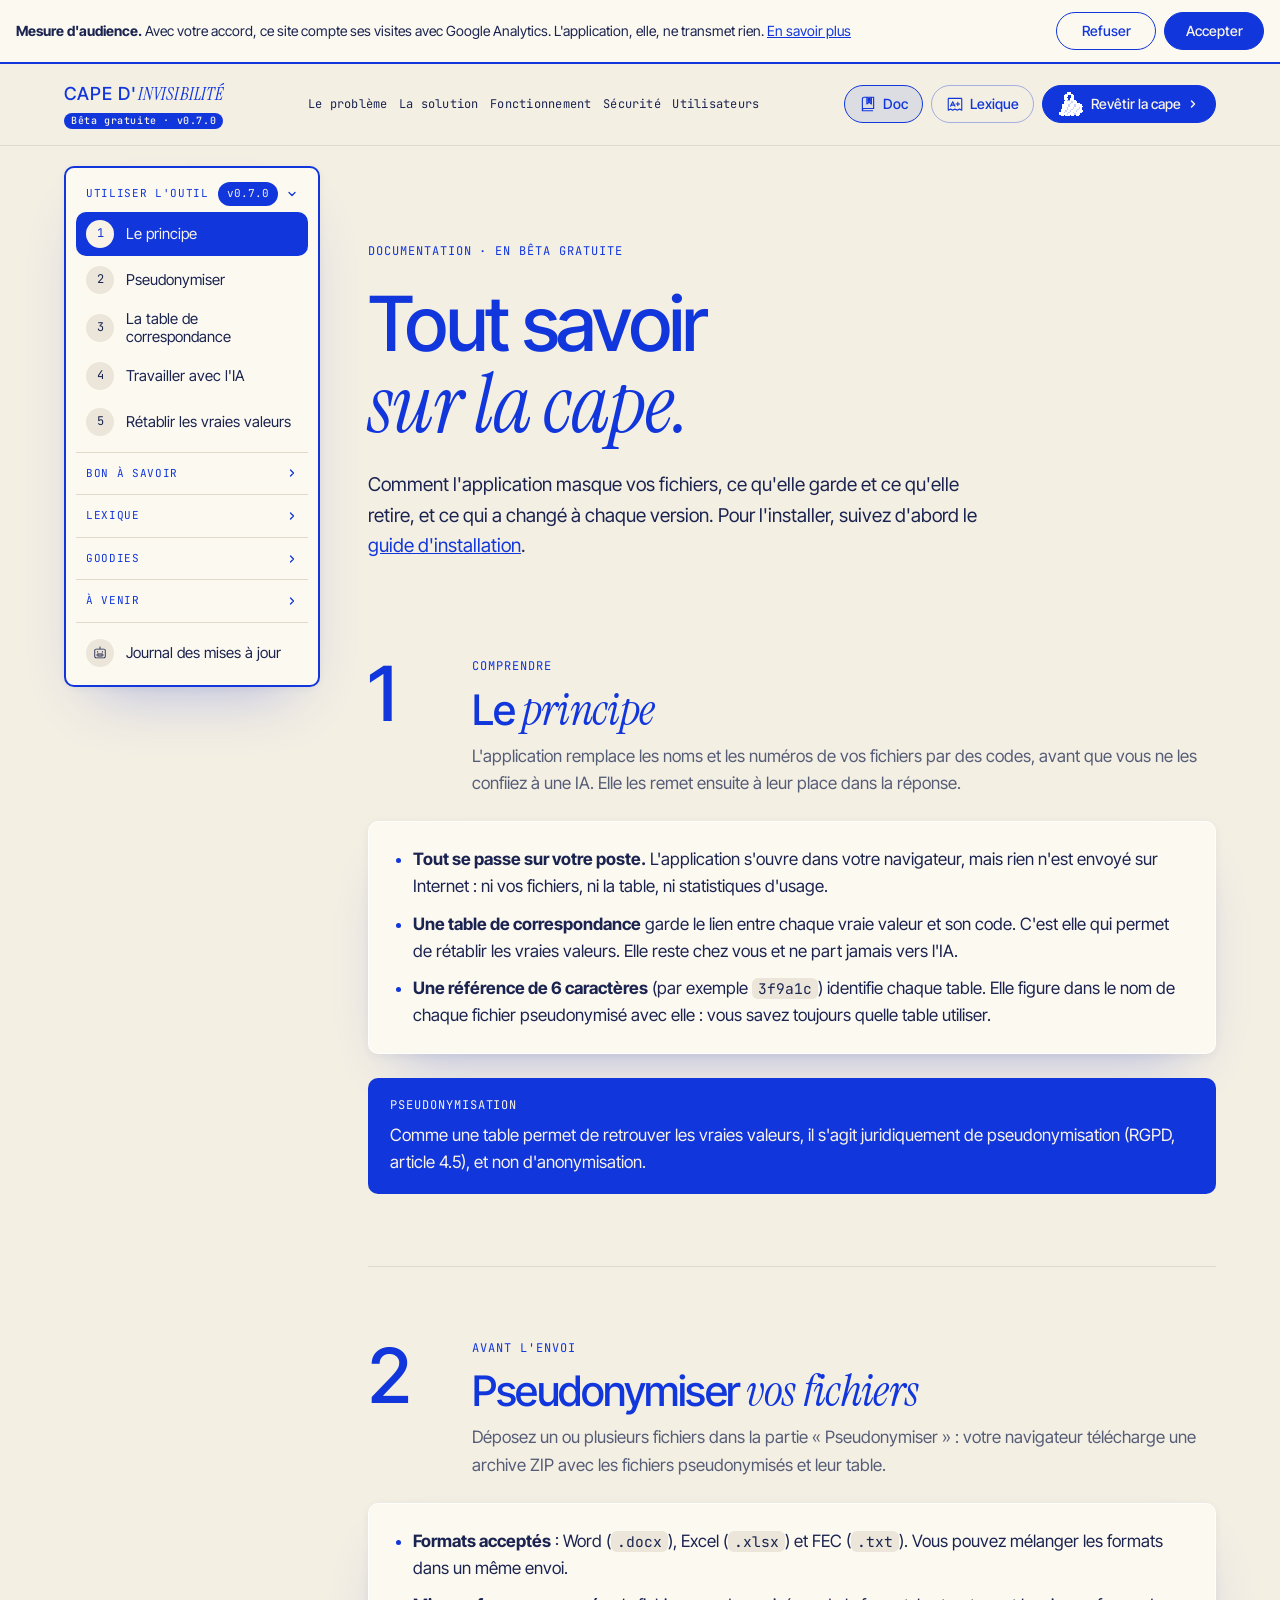
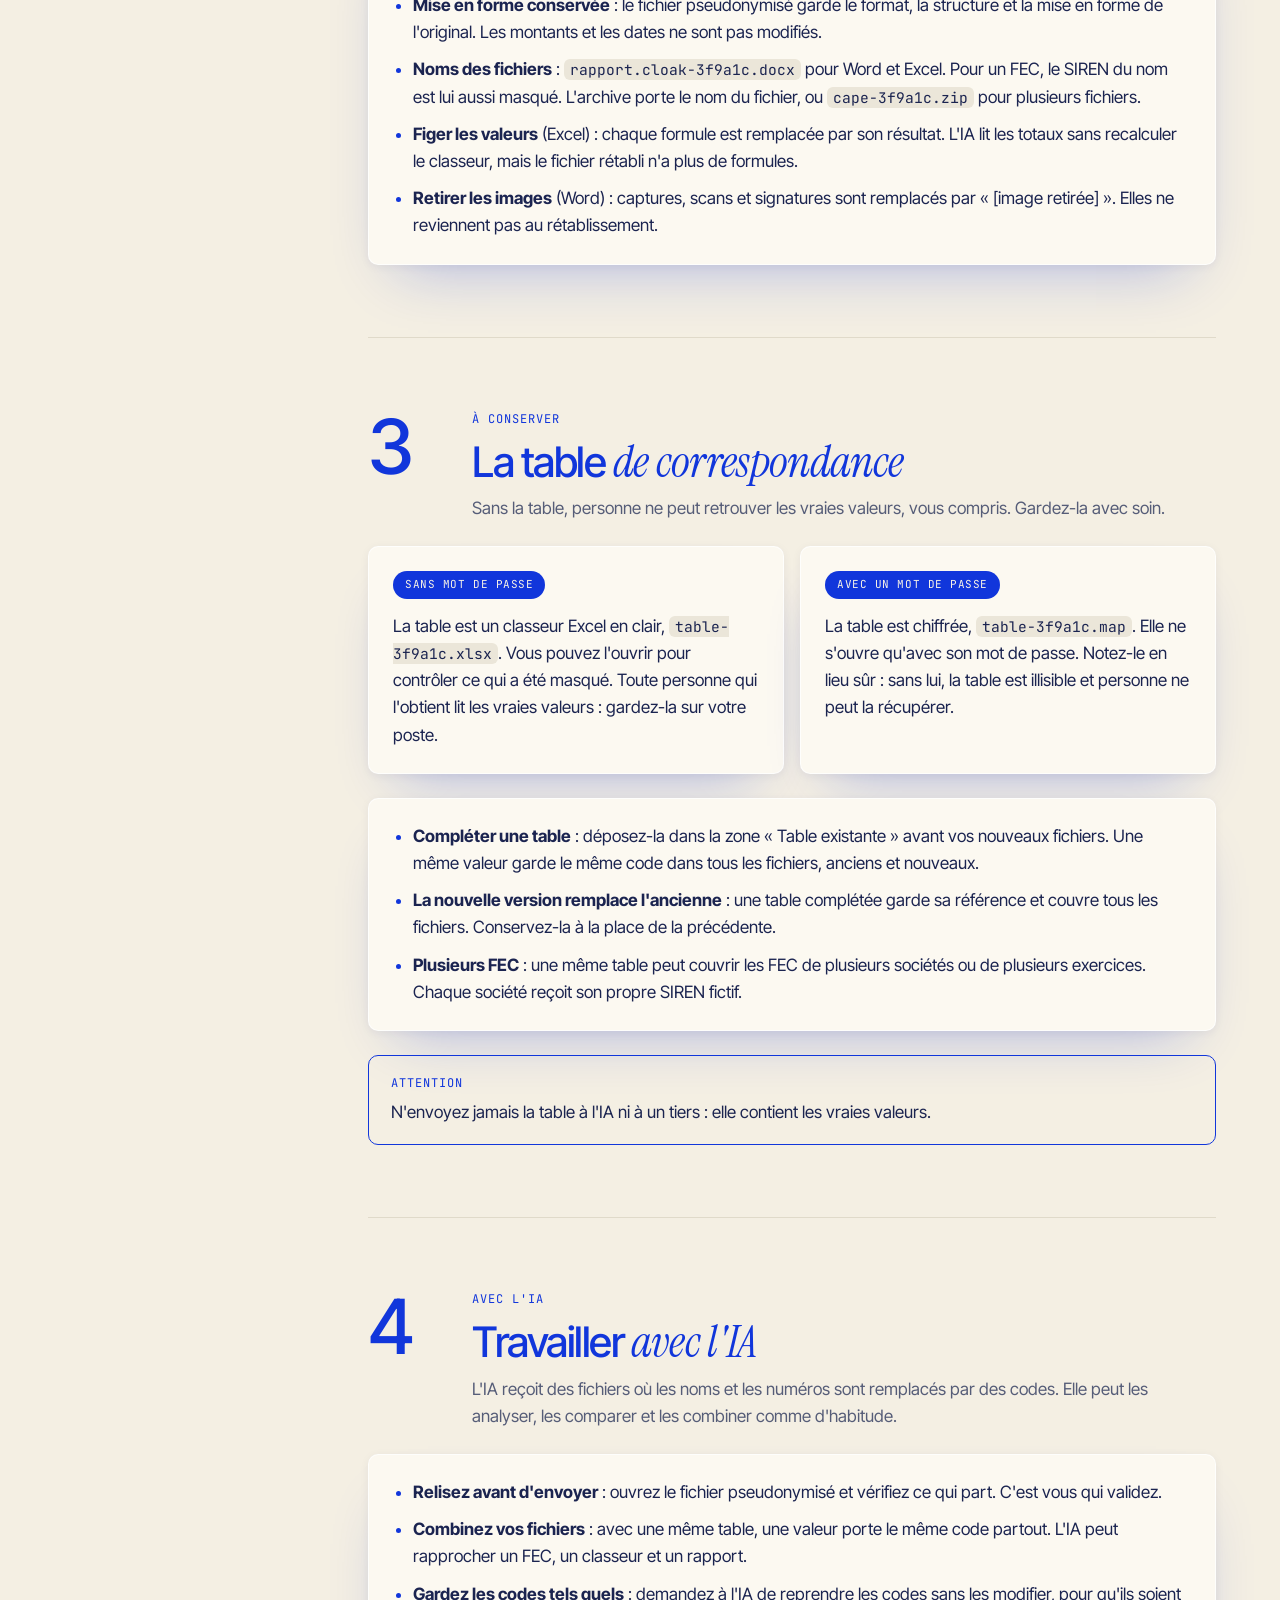
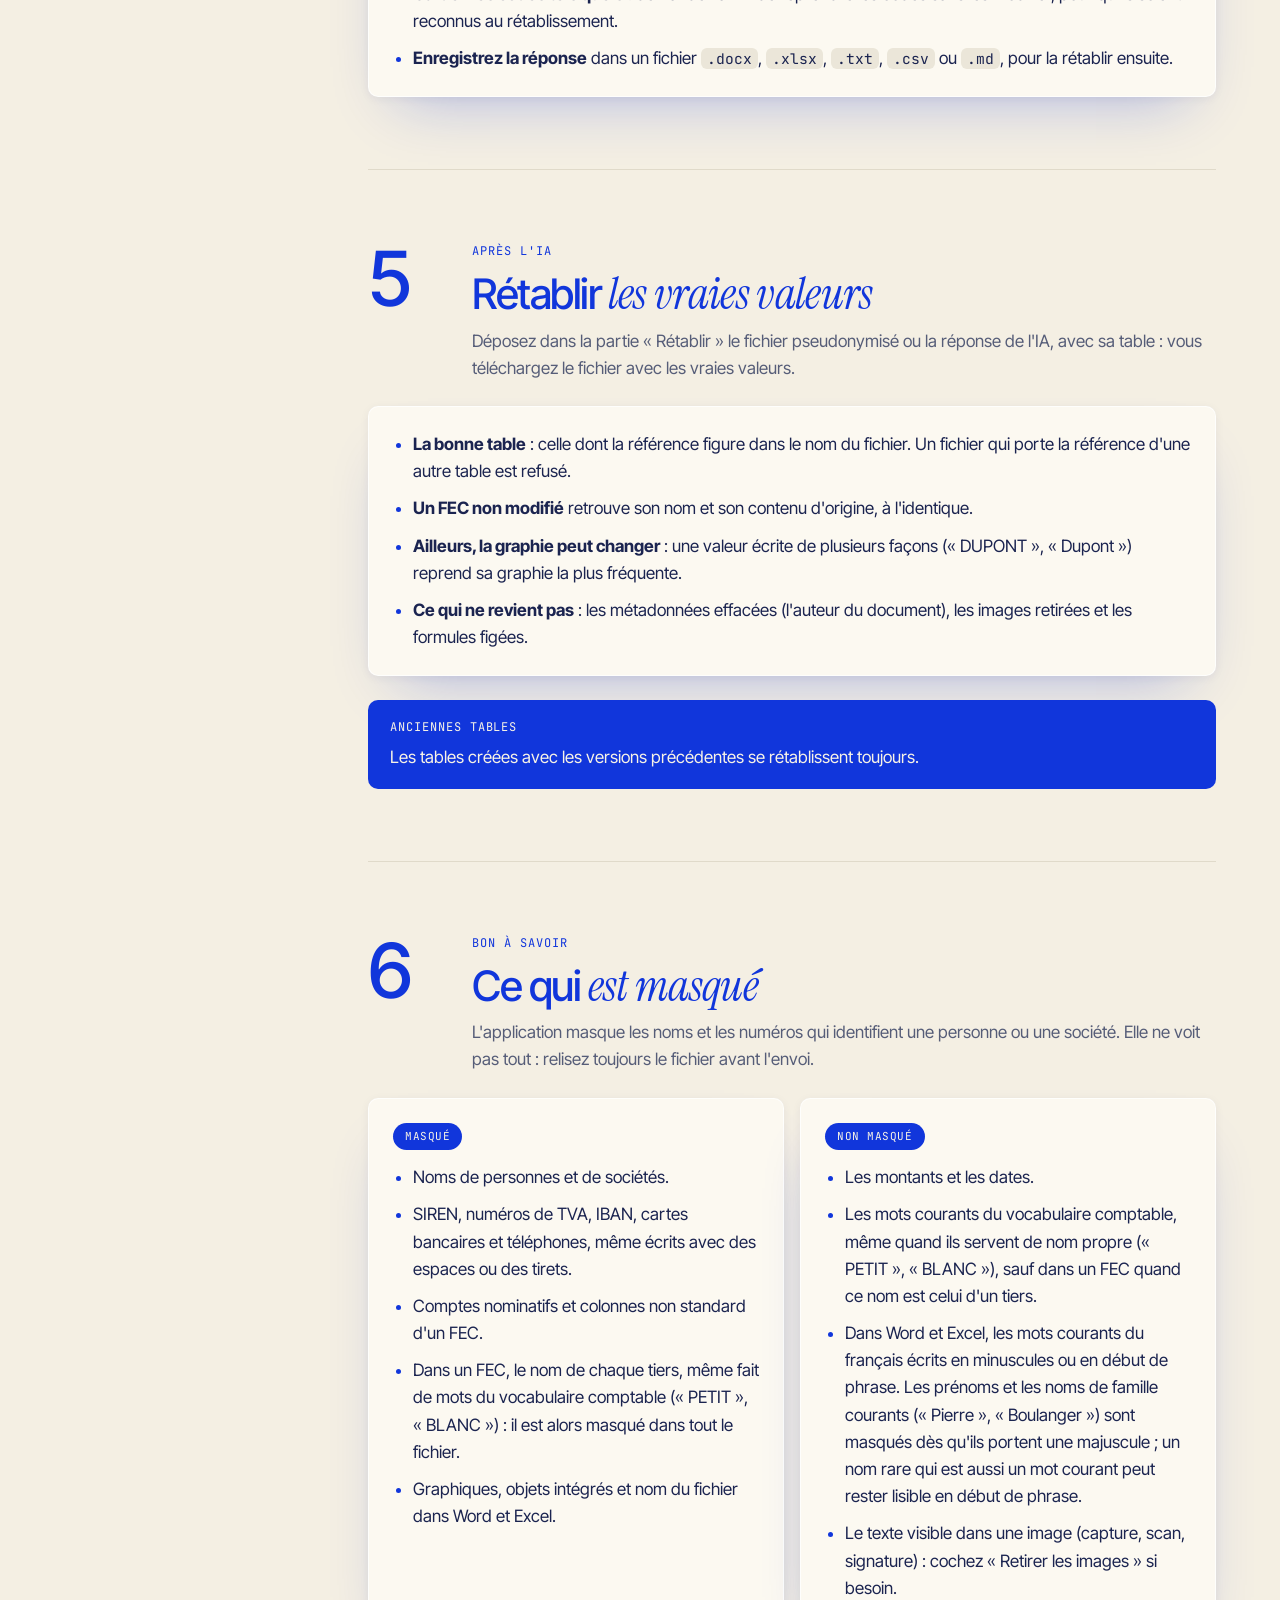
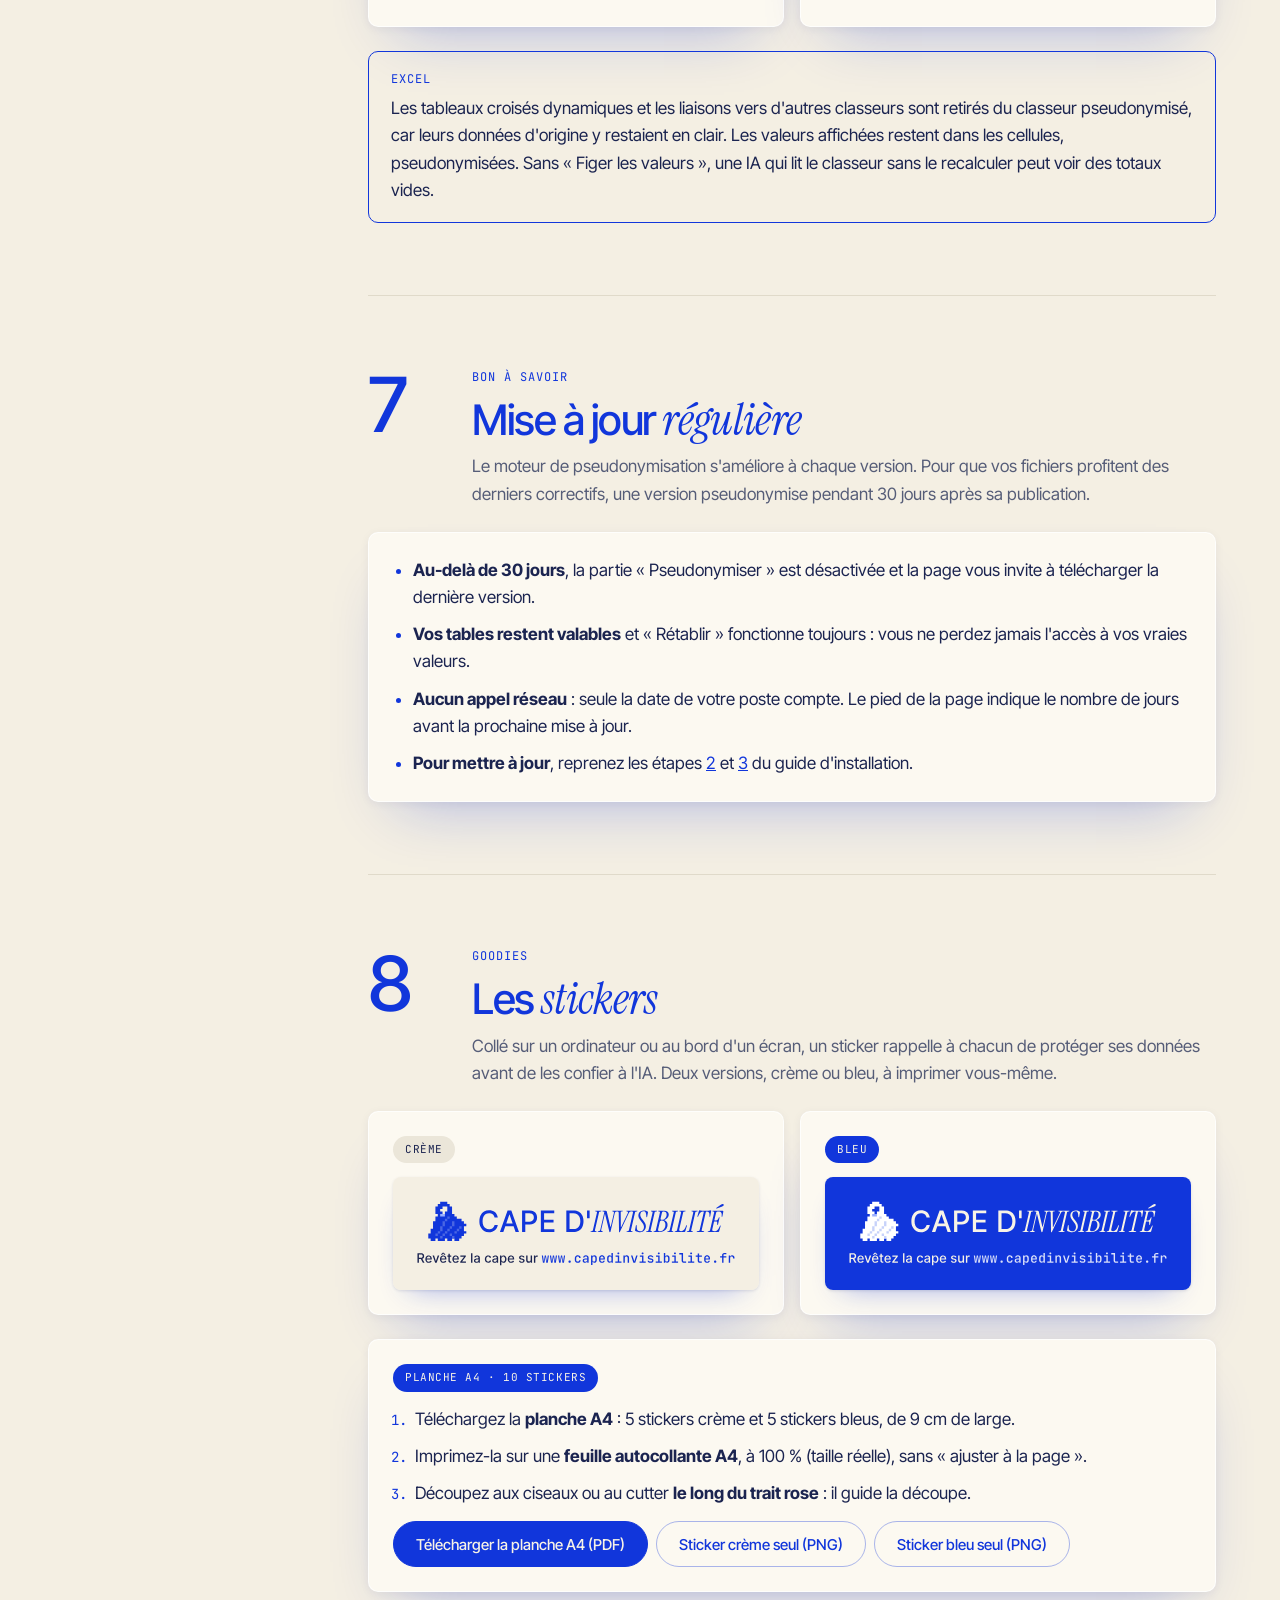
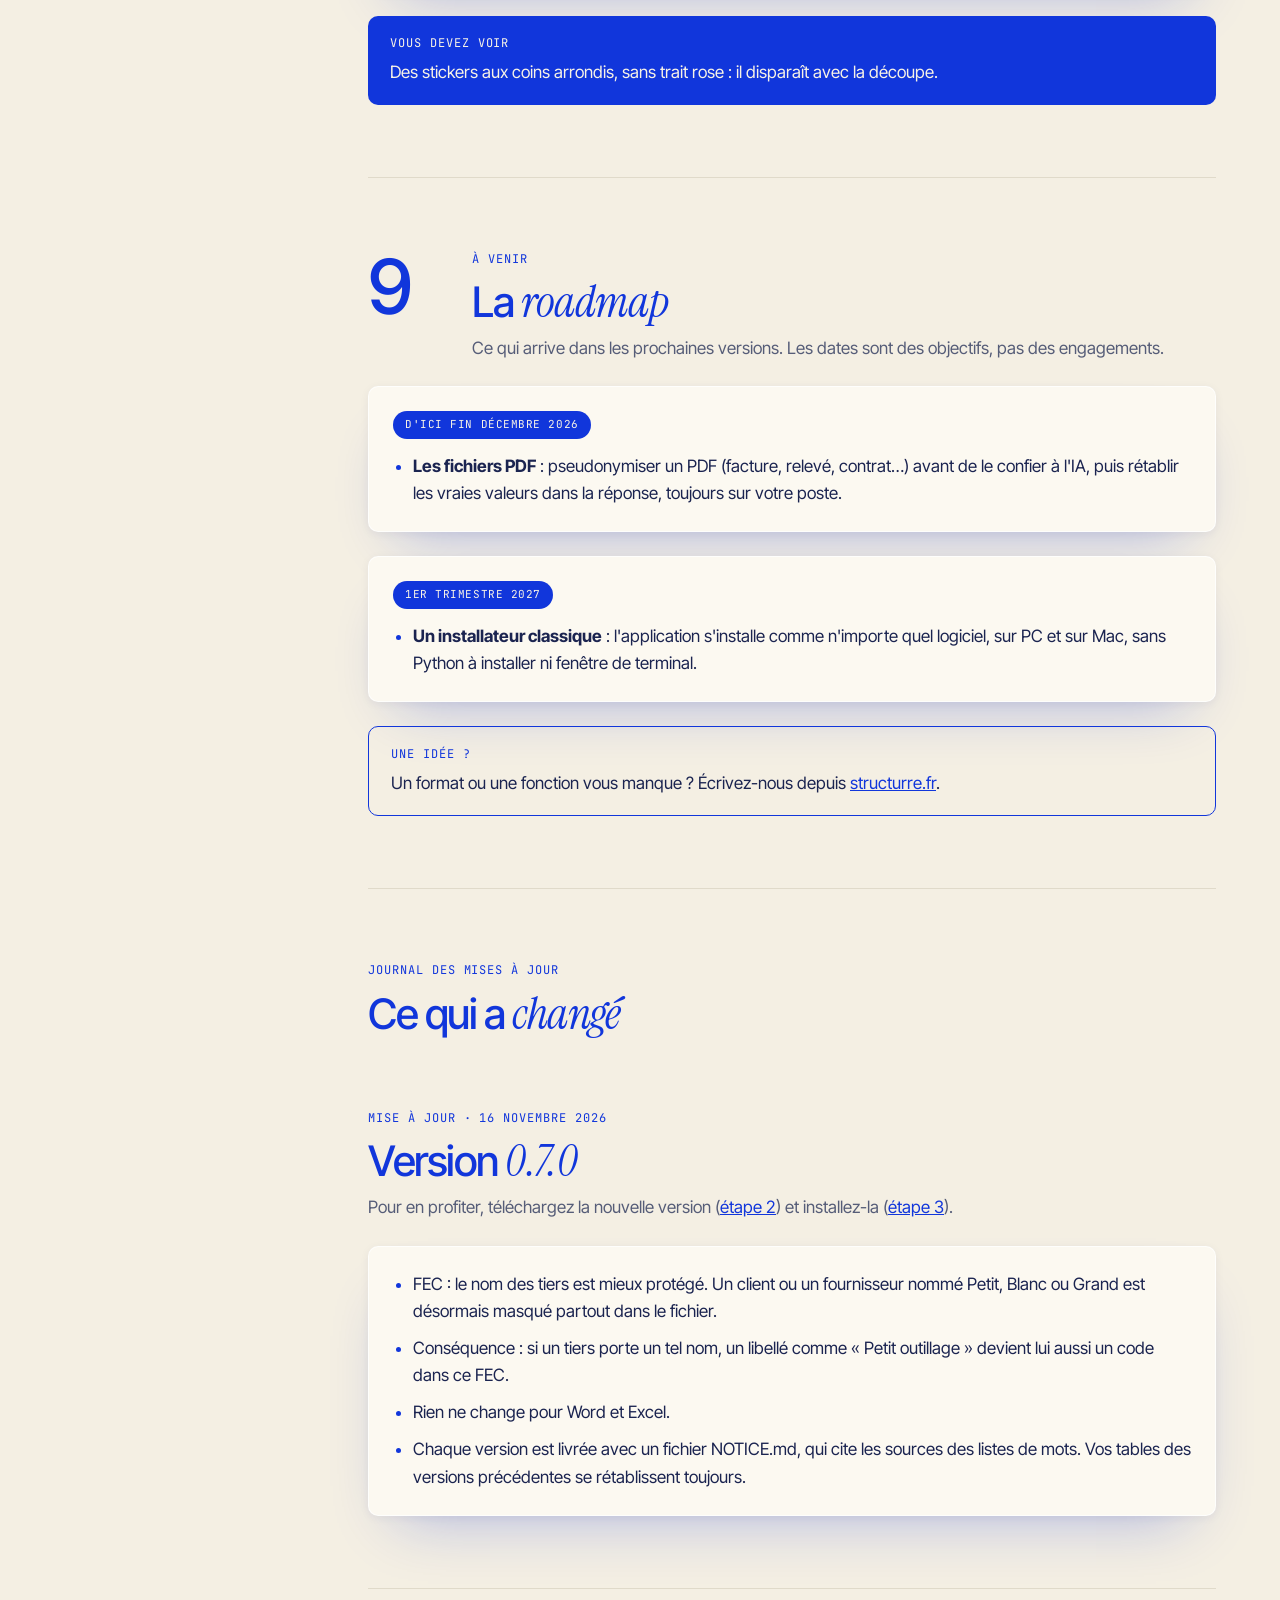
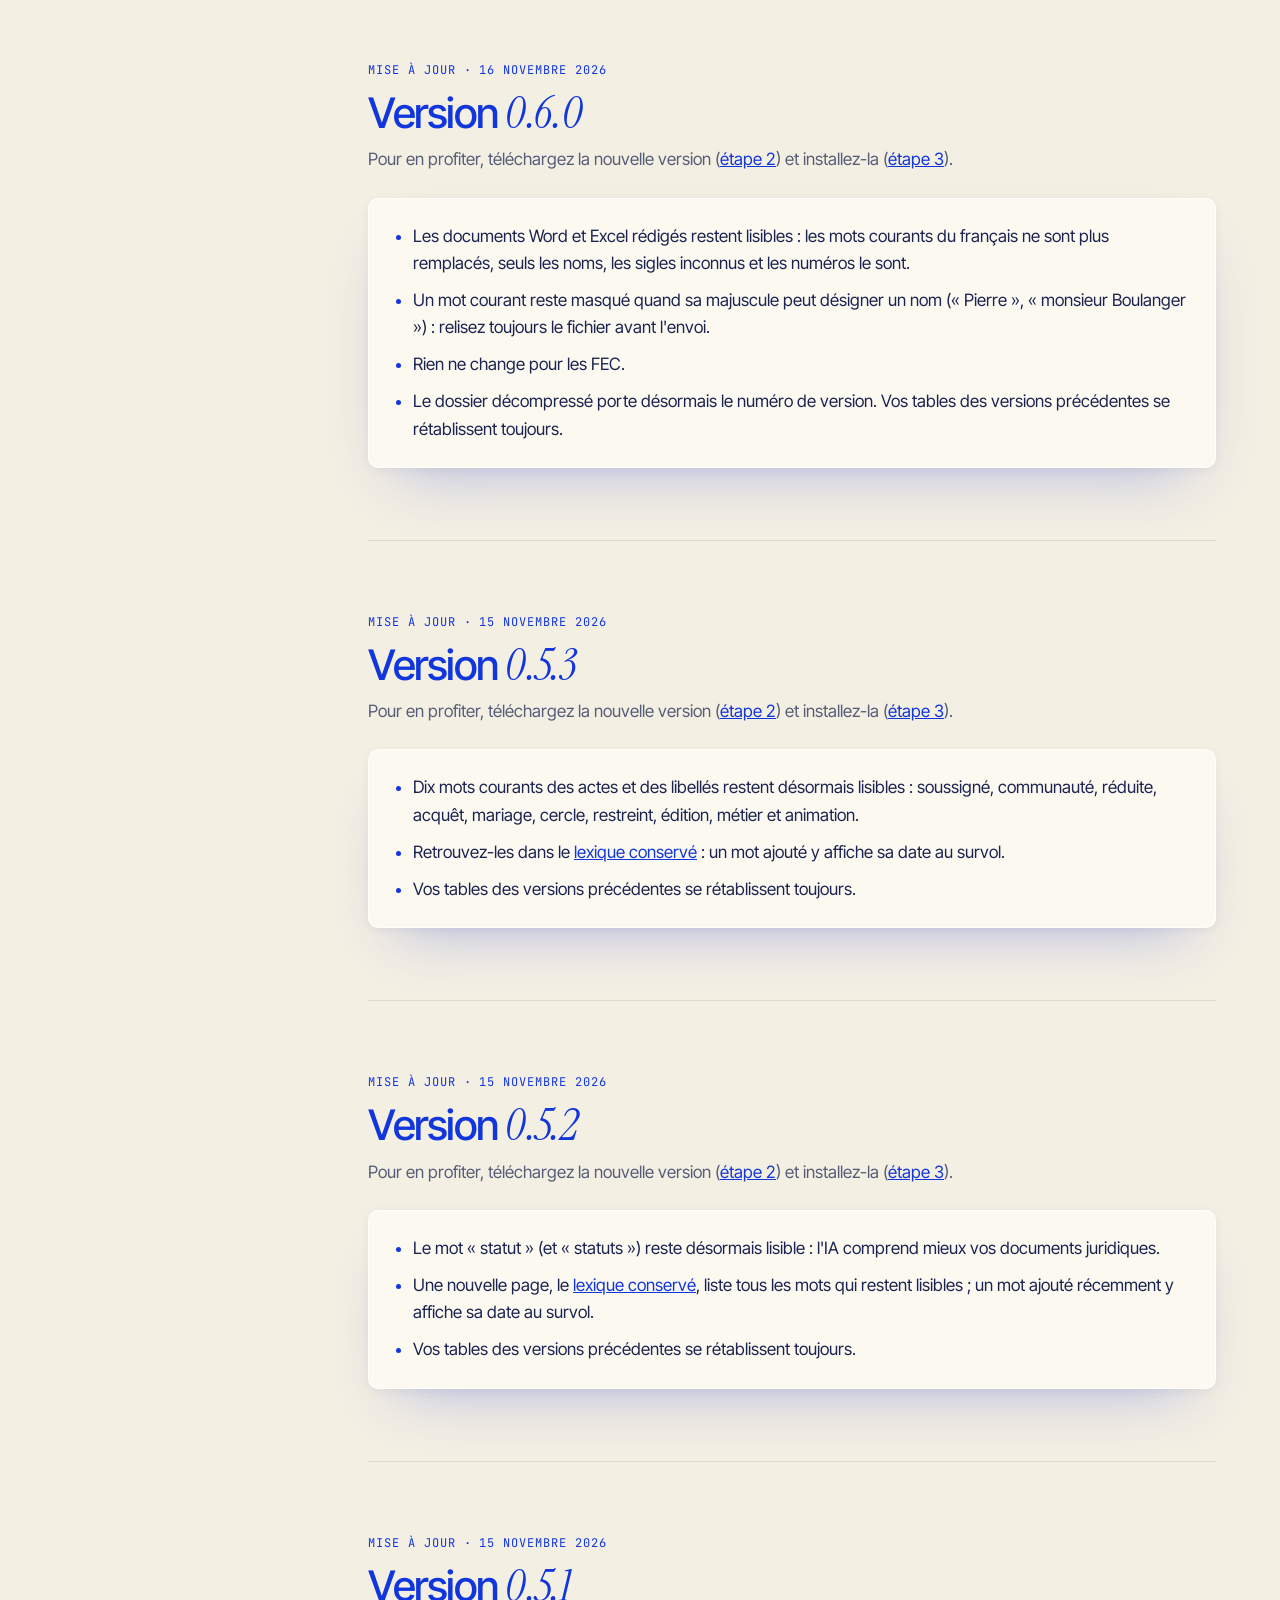
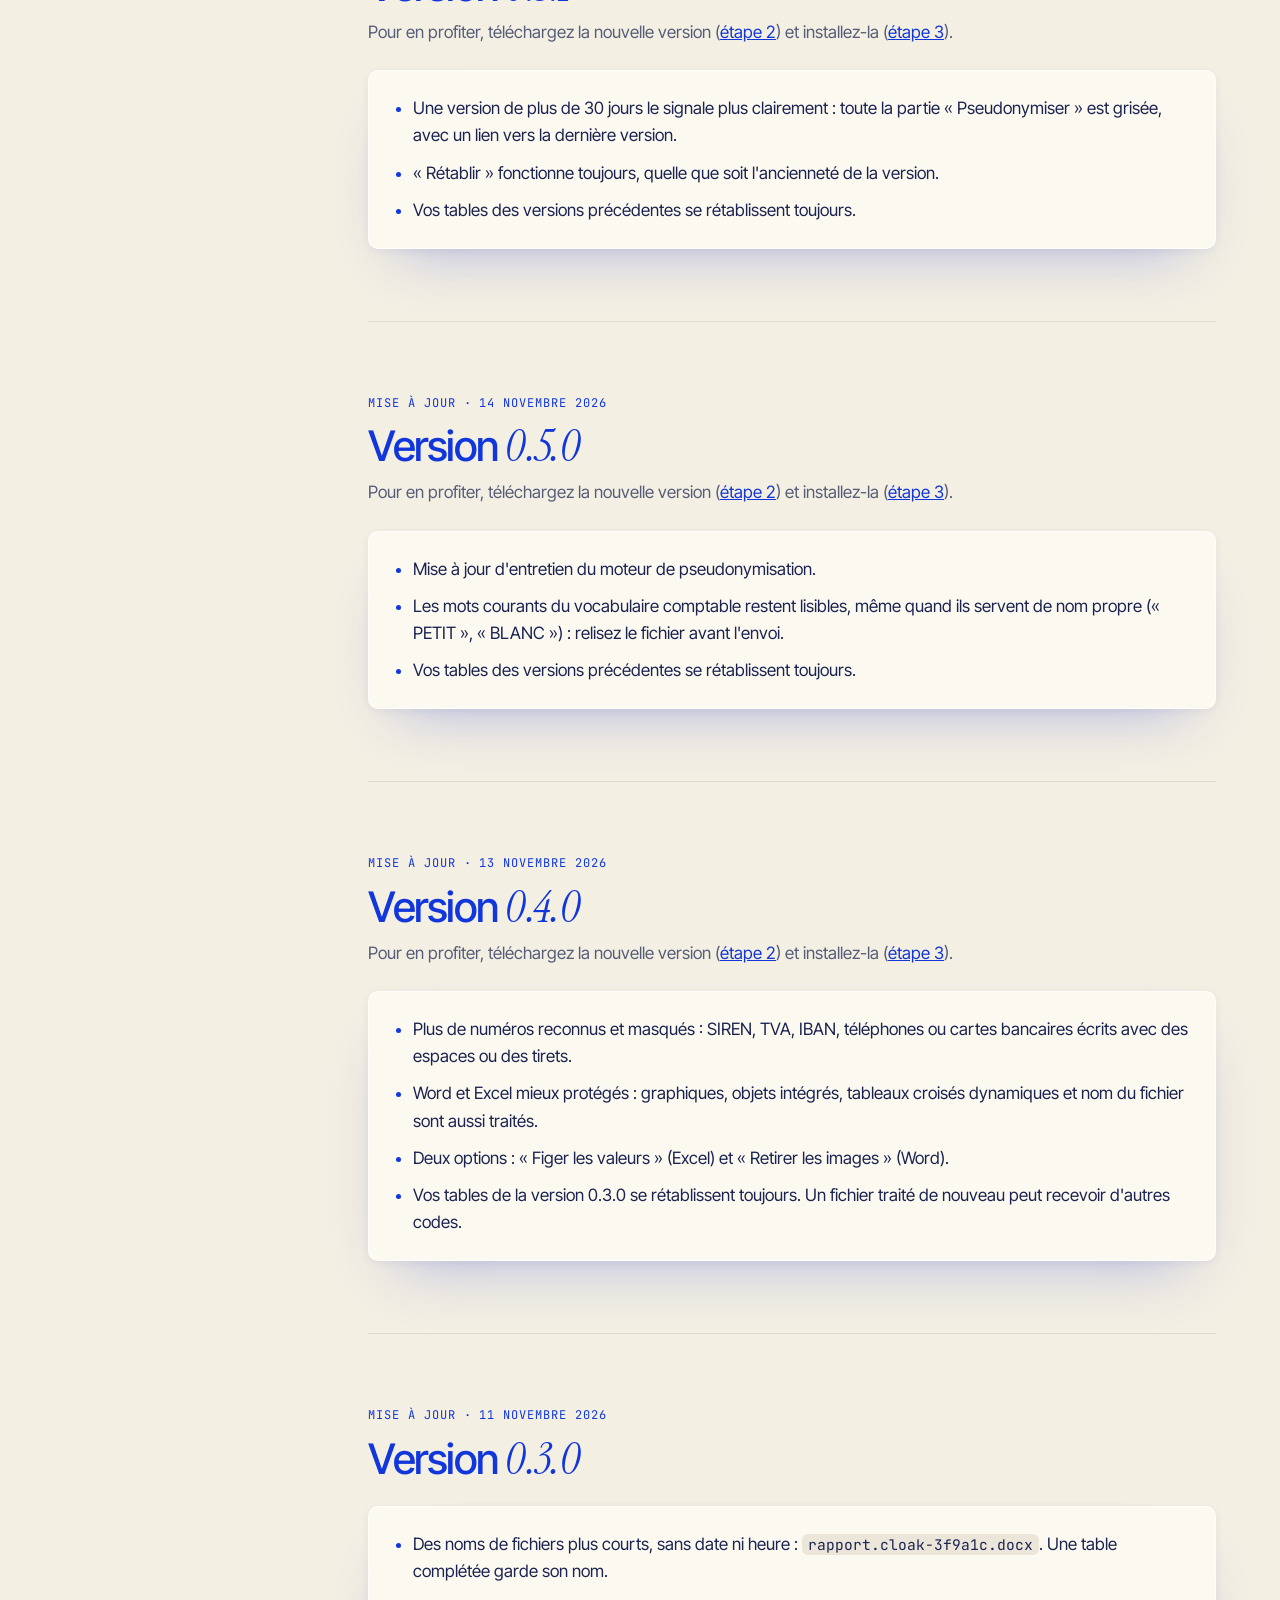
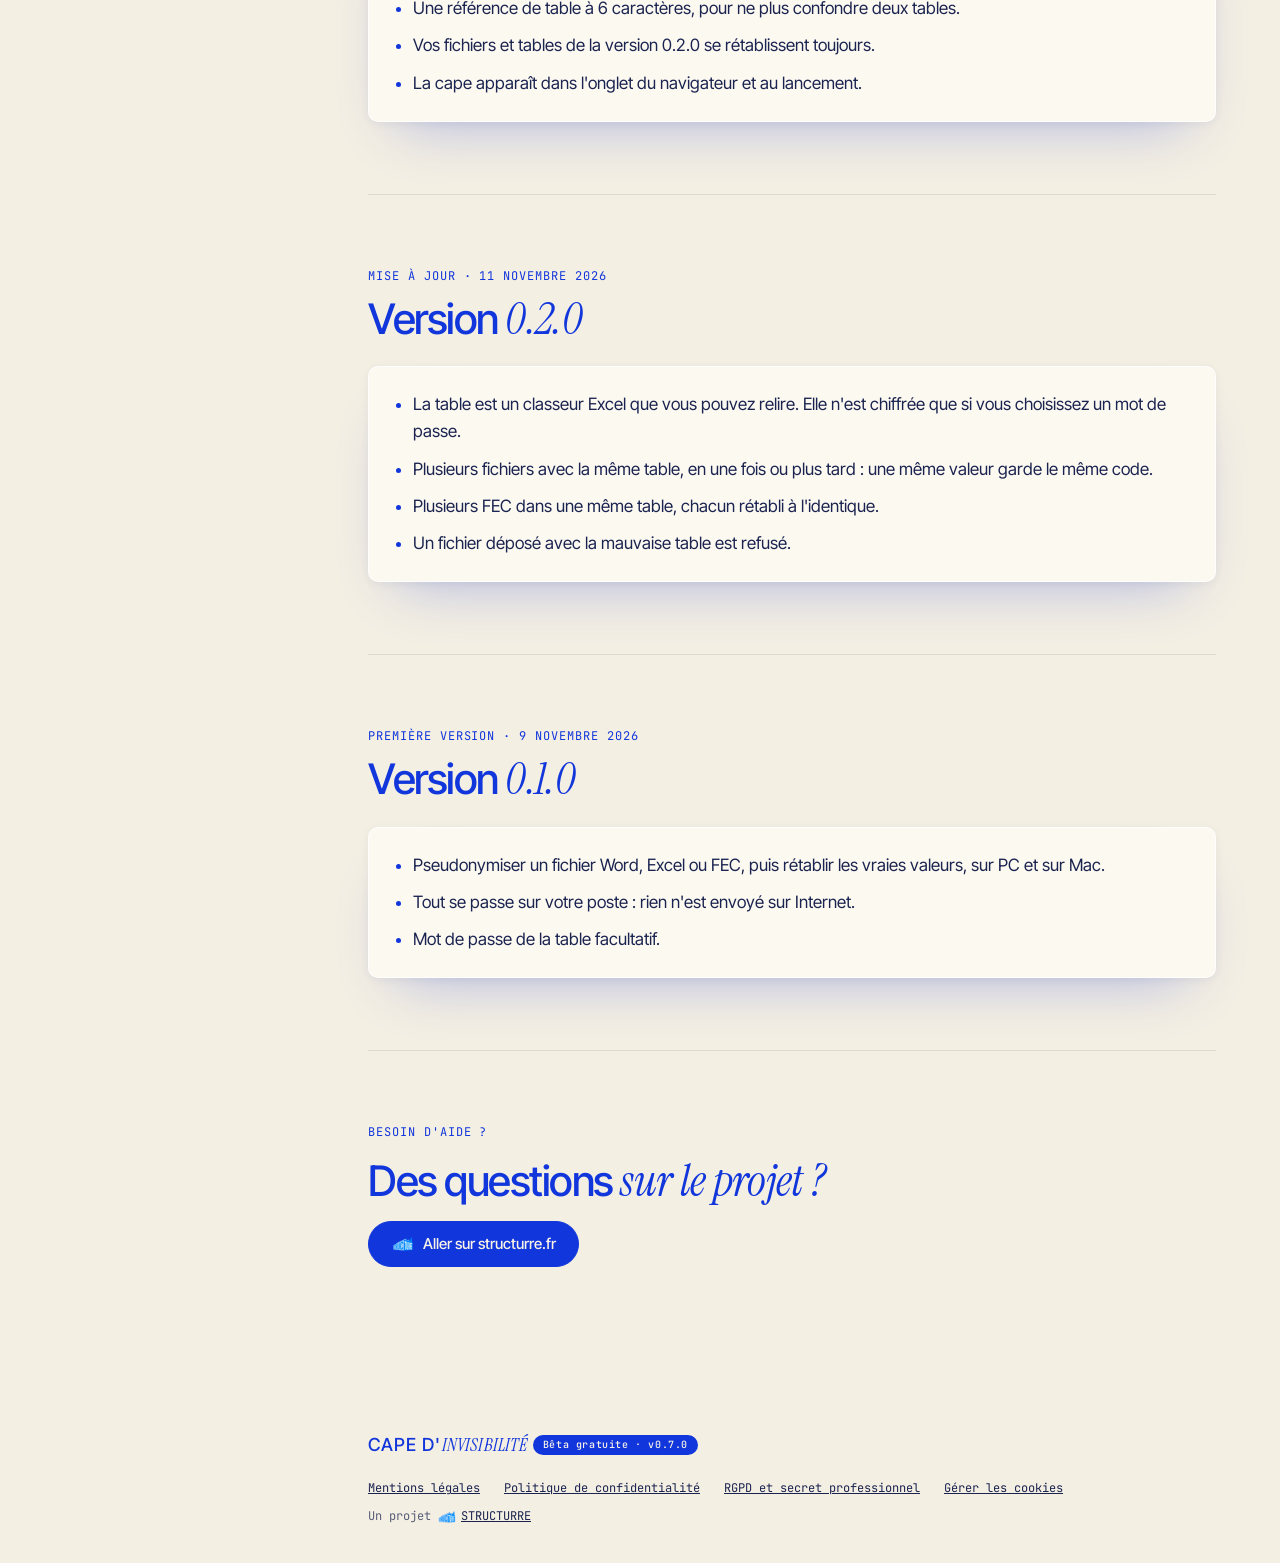
==== commit 7c0b4a8a: "Version 0.7.0 : paquets, noms de tiers du FEC, sources des listes de mots Co-Authored-By: Claude Fab" ====
--- a/documentation.html
+++ b/documentation.html
@@ -415,7 +415,7 @@
 
 <header class="site-header">
 <div class="wrap">
-<a class="logo" href="index.html#accueil">CAPE D'<span>INVISIBILITÉ</span><sup class="beta">Bêta gratuite · v0.6.0</sup></a>
+<a class="logo" href="index.html#accueil">CAPE D'<span>INVISIBILITÉ</span><sup class="beta">Bêta gratuite · v0.7.0</sup></a>
 <nav class="site-nav" aria-label="Navigation principale">
 <a href="index.html#probleme">Le problème</a>
 <a href="index.html#solution">La solution</a>
@@ -433,7 +433,7 @@
 
 <nav class="steps-nav" aria-label="Sommaire de la documentation">
 <div class="steps-group">
-<p class="steps-cat">Utiliser l'outil <span class="steps-version pill on">v0.6.0</span></p>
+<p class="steps-cat">Utiliser l'outil <span class="steps-version pill on">v0.7.0</span></p>
 <ol>
 <li><a href="#principe"><span class="n">1</span><span class="label-text">Le principe</span></a></li>
 <li><a href="#pseudonymiser"><span class="n">2</span><span class="label-text">Pseudonymiser</span></a></li>
@@ -605,6 +605,7 @@
 <li>Noms de personnes et de sociétés.</li>
 <li>SIREN, numéros de TVA, IBAN, cartes bancaires et téléphones, même écrits avec des espaces ou des tirets.</li>
 <li>Comptes nominatifs et colonnes non standard d'un FEC.</li>
+<li>Dans un FEC, le nom de chaque tiers, même fait de mots du vocabulaire comptable (« PETIT », « BLANC ») : il est alors masqué dans tout le fichier.</li>
 <li>Graphiques, objets intégrés et nom du fichier dans Word et Excel.</li>
 </ul>
 </div>
@@ -612,7 +613,7 @@
 <span class="pill on">Non masqué</span>
 <ul>
 <li>Les montants et les dates.</li>
-<li>Les mots courants du vocabulaire comptable, même quand ils servent de nom propre (« PETIT », « BLANC »).</li>
+<li>Les mots courants du vocabulaire comptable, même quand ils servent de nom propre (« PETIT », « BLANC »), sauf dans un FEC quand ce nom est celui d'un tiers.</li>
 <li>Dans Word et Excel, les mots courants du français écrits en minuscules ou en début de phrase. Les prénoms et les noms de famille courants (« Pierre », « Boulanger ») sont masqués dès qu'ils portent une majuscule ; un nom rare qui est aussi un mot courant peut rester lisible en début de phrase.</li>
 <li>Le texte visible dans une image (capture, scan, signature) : cochez « Retirer les images » si besoin.</li>
 </ul>
@@ -706,6 +707,24 @@
 <h2>Ce qui a <em>changé</em></h2>
 </div>
 
+<section class="step release" id="version-0-7-0">
+<div class="step-head">
+<div class="step-title">
+<p class="eyebrow">Mise à jour · 16 novembre 2026</p>
+<h2>Version <em>0.7.0</em></h2>
+<p class="step-why">Pour en profiter, téléchargez la nouvelle version (<a href="installation.html#etape-2">étape 2</a>) et installez-la (<a href="installation.html#etape-3">étape 3</a>).</p>
+</div>
+</div>
+<div class="panel card">
+<ul>
+<li>FEC : le nom des tiers est mieux protégé. Un client ou un fournisseur nommé Petit, Blanc ou Grand est désormais masqué partout dans le fichier.</li>
+<li>Conséquence : si un tiers porte un tel nom, un libellé comme « Petit outillage » devient lui aussi un code dans ce FEC.</li>
+<li>Rien ne change pour Word et Excel.</li>
+<li>Chaque version est livrée avec un fichier NOTICE.md, qui cite les sources des listes de mots. Vos tables des versions précédentes se rétablissent toujours.</li>
+</ul>
+</div>
+</section>
+
 <section class="step release" id="version-0-6-0">
 <div class="step-head">
 <div class="step-title">
@@ -871,7 +890,7 @@
 
 <footer class="site-footer">
 <div class="wrap">
-<span class="logo">CAPE D'<span>INVISIBILITÉ</span><sup class="beta">Bêta gratuite · v0.6.0</sup></span>
+<span class="logo">CAPE D'<span>INVISIBILITÉ</span><sup class="beta">Bêta gratuite · v0.7.0</sup></span>
 <nav class="legal" aria-label="Liens légaux">
 <a href="mentions-legales.html">Mentions légales</a>
 <a href="mentions-legales.html#donnees">Politique de confidentialité</a>
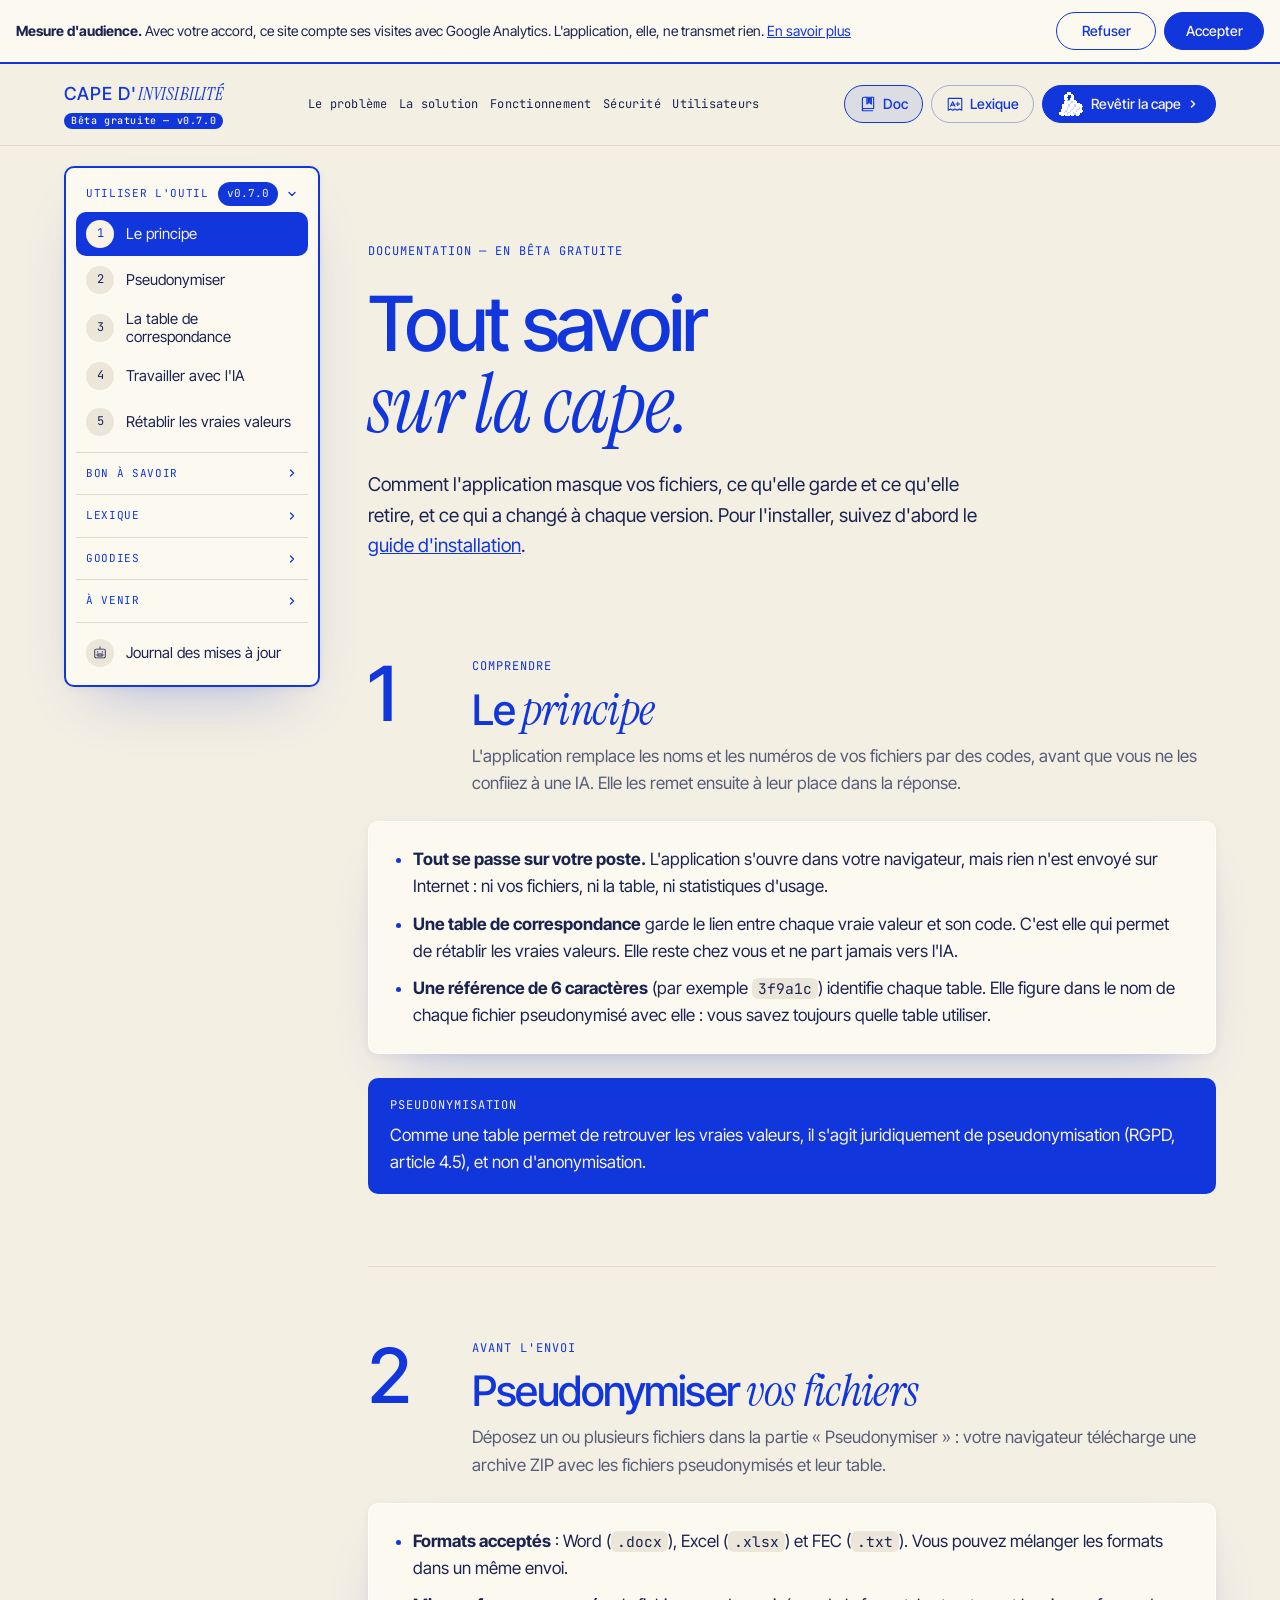
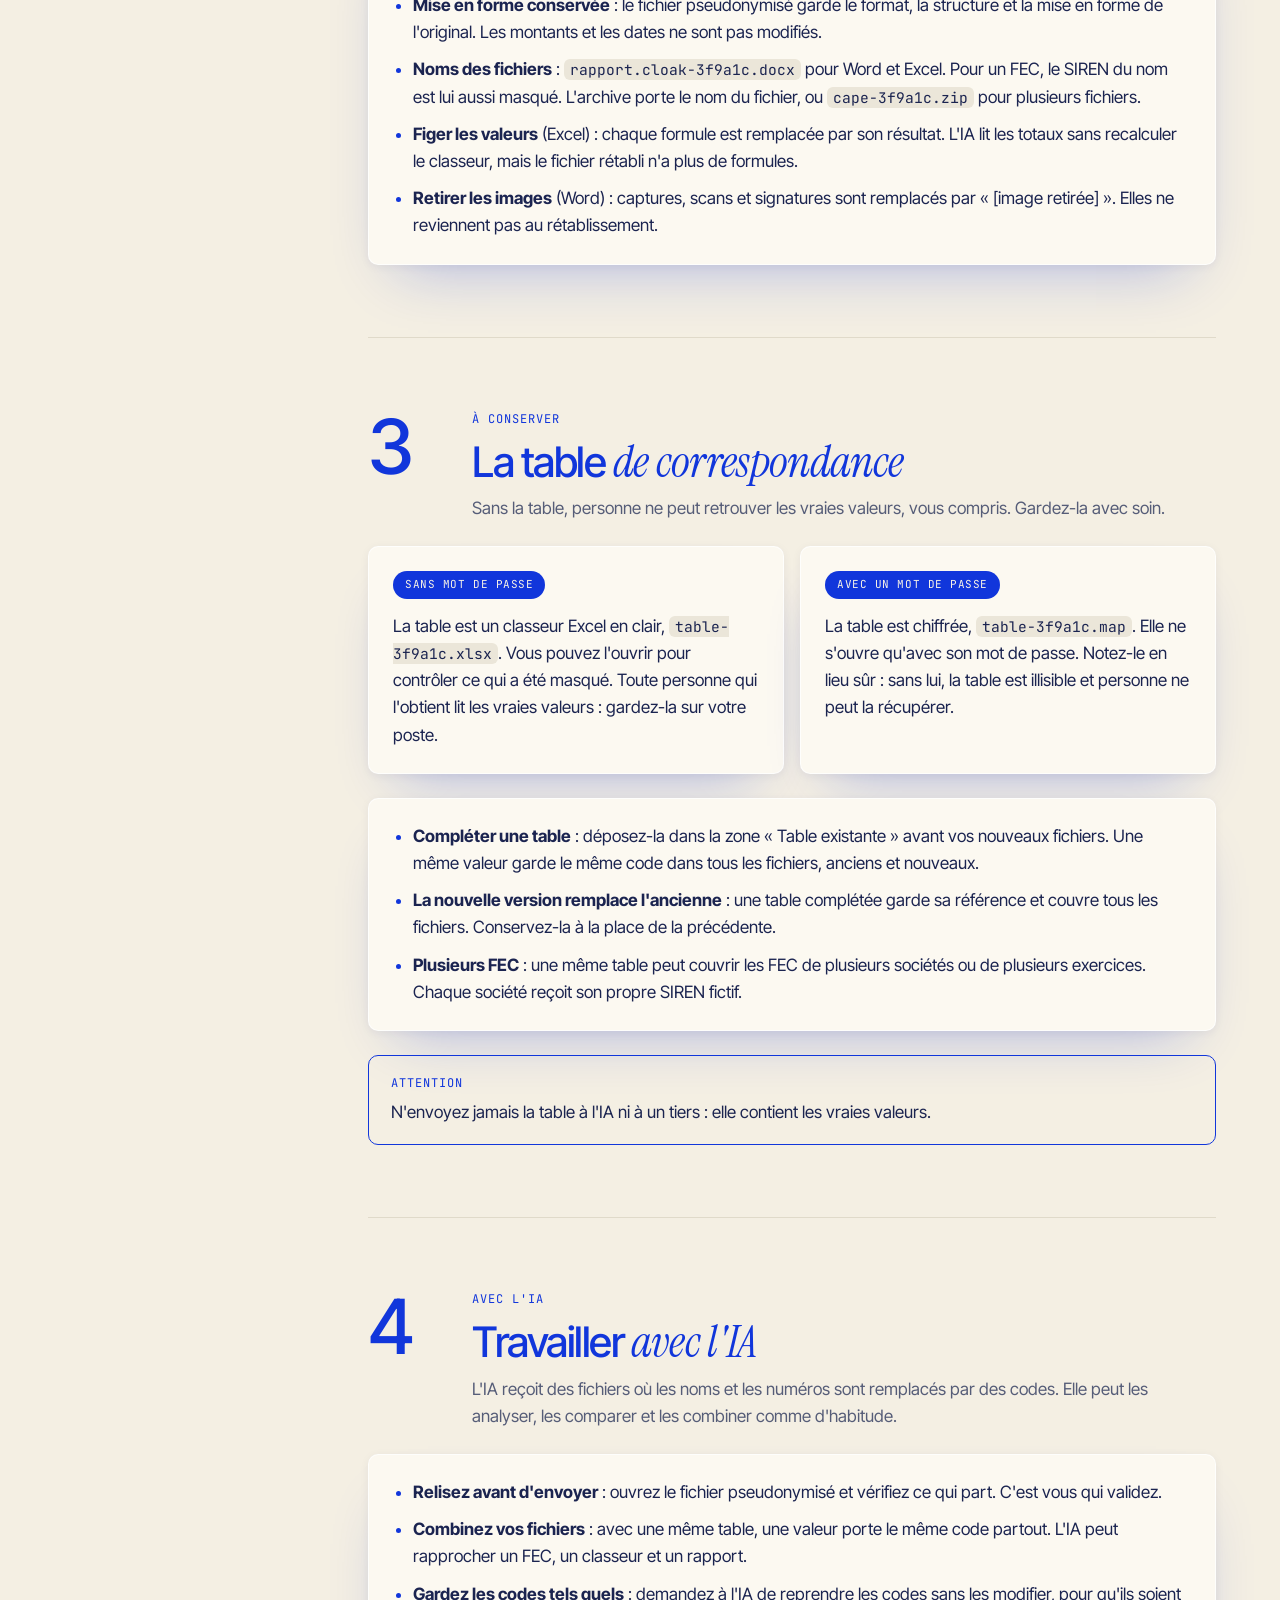
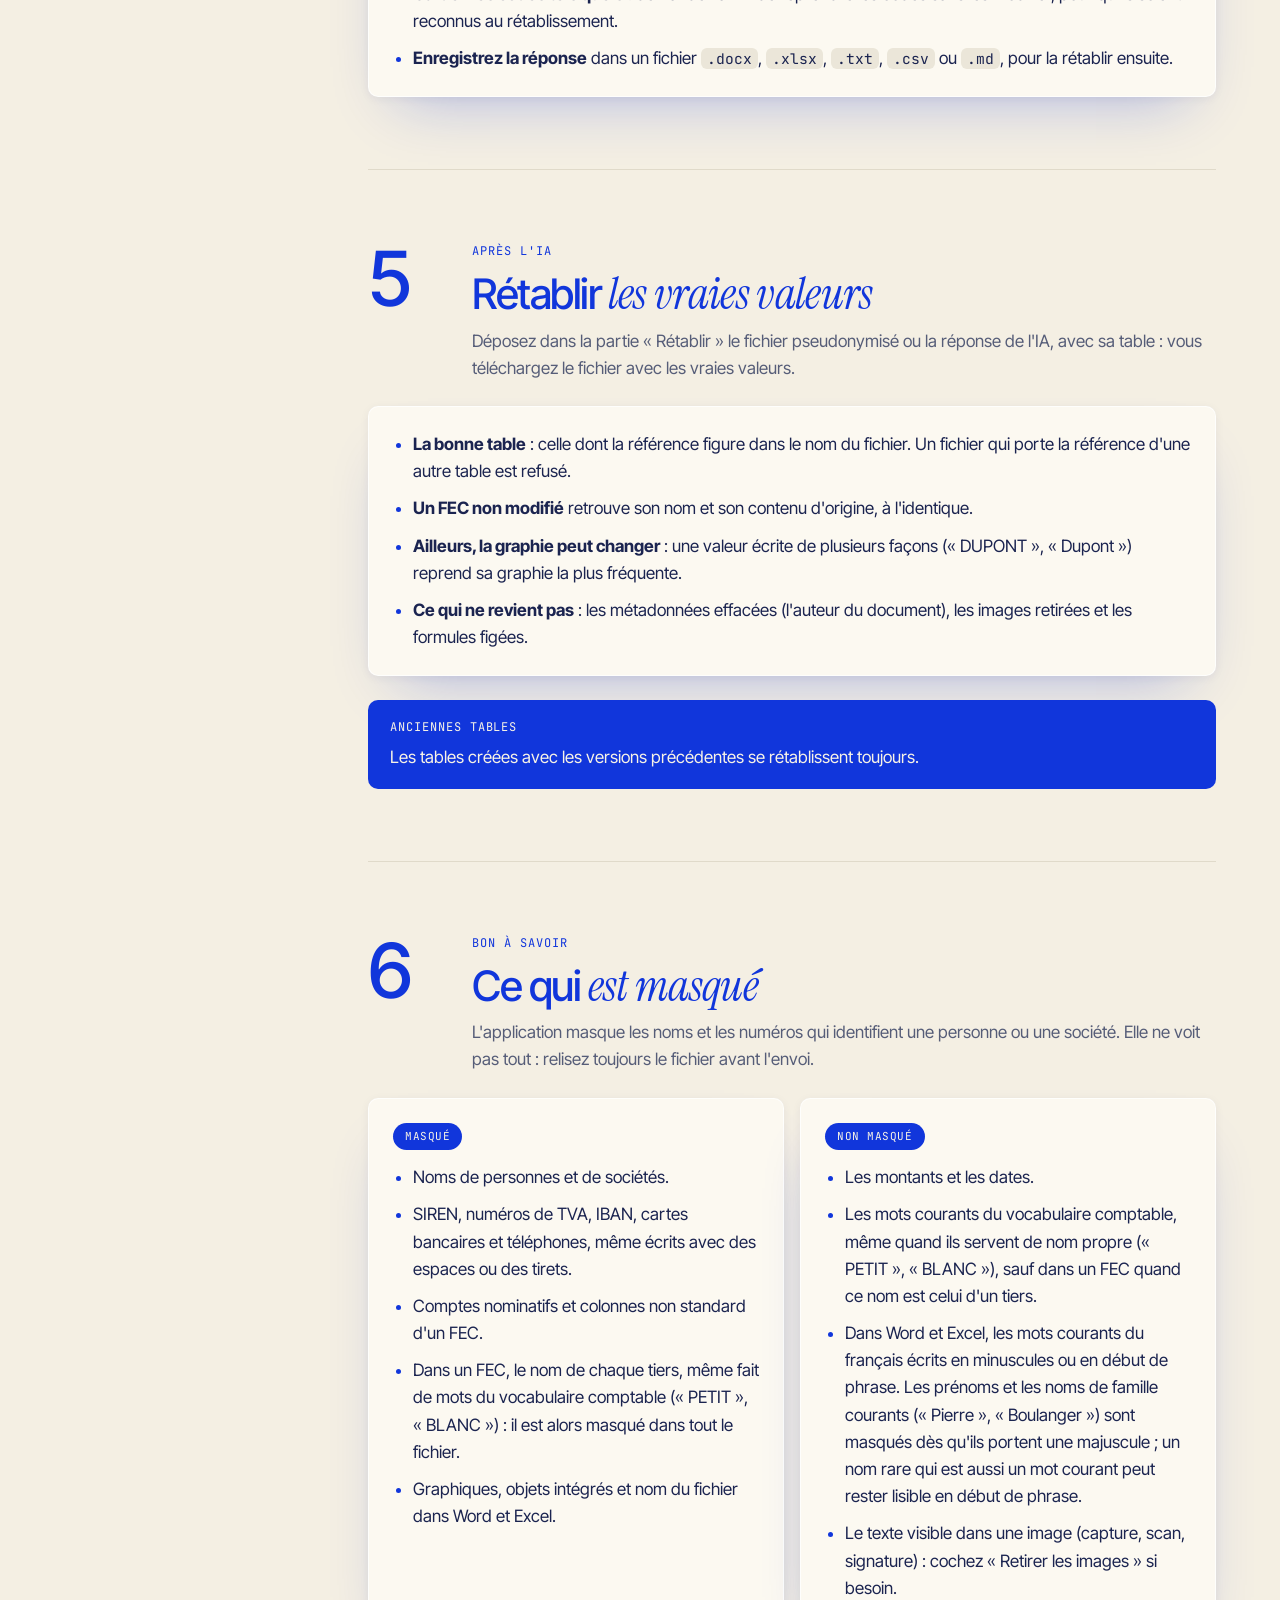
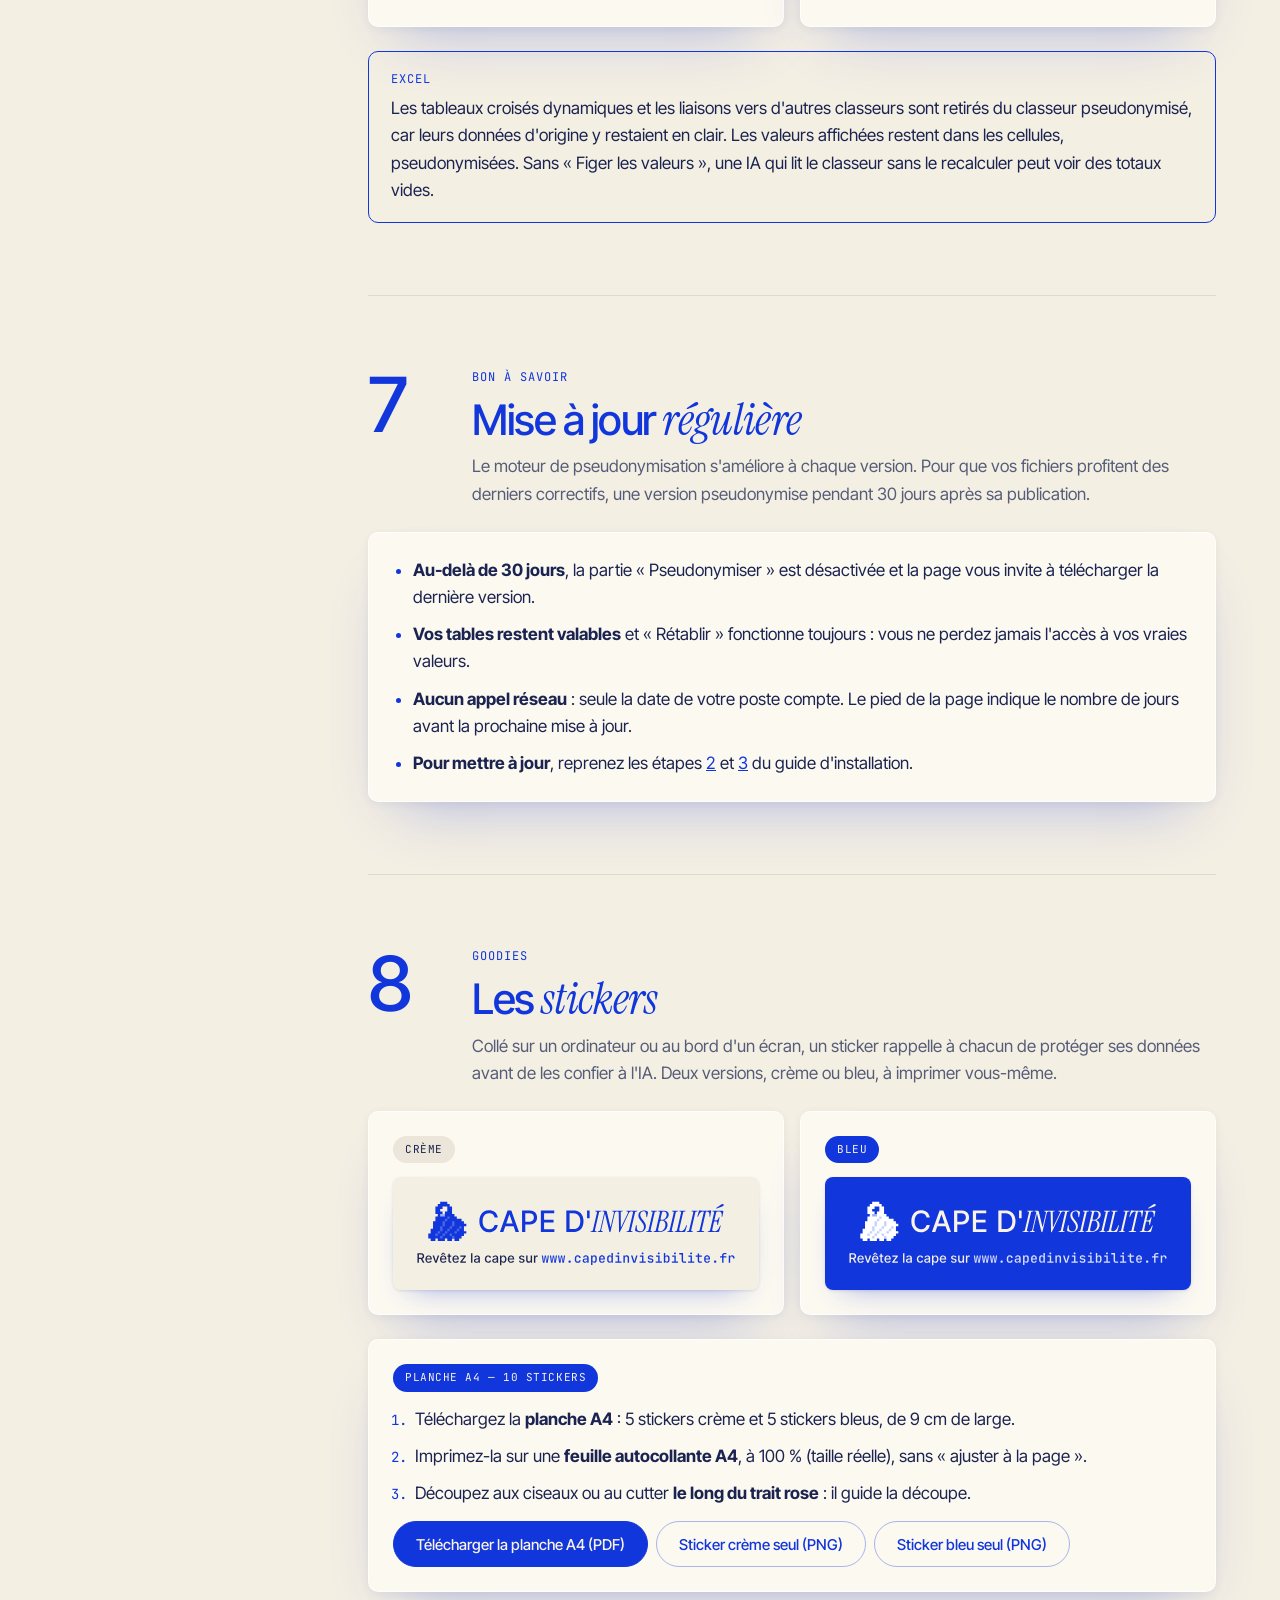
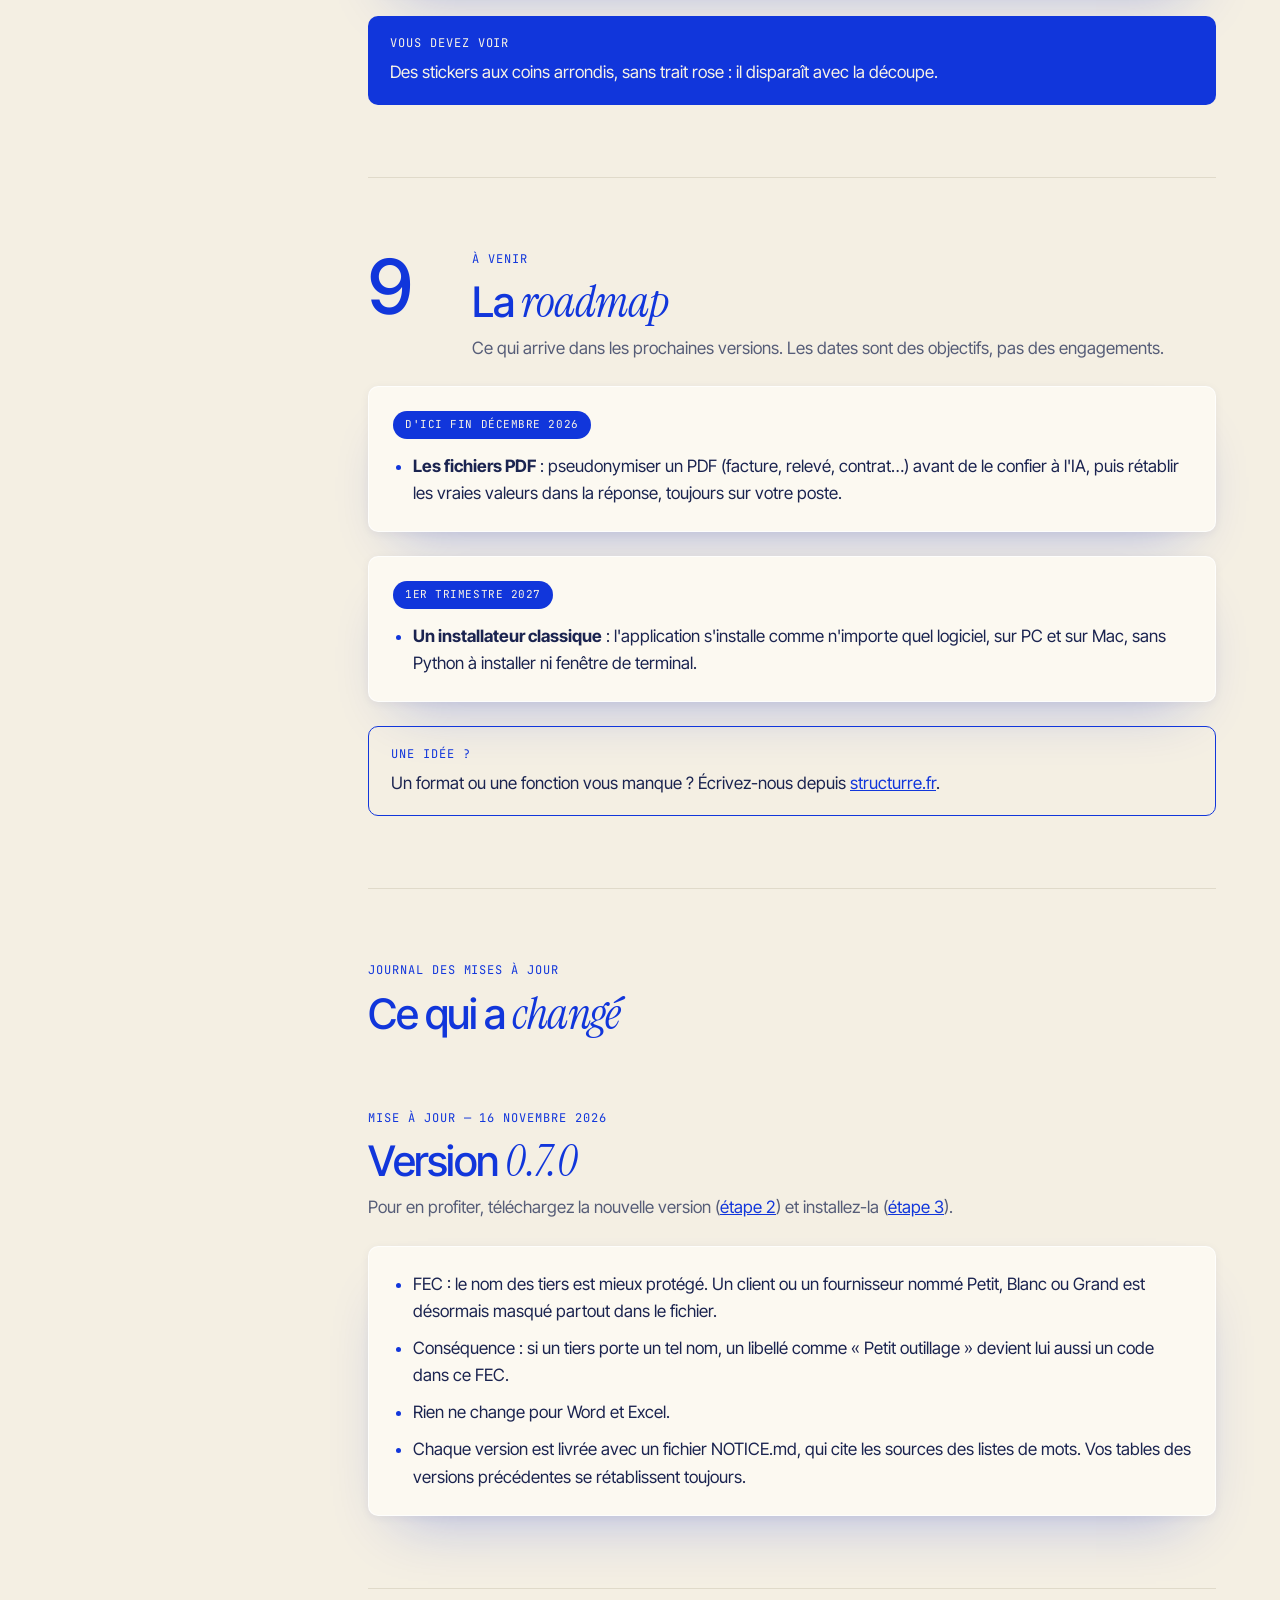
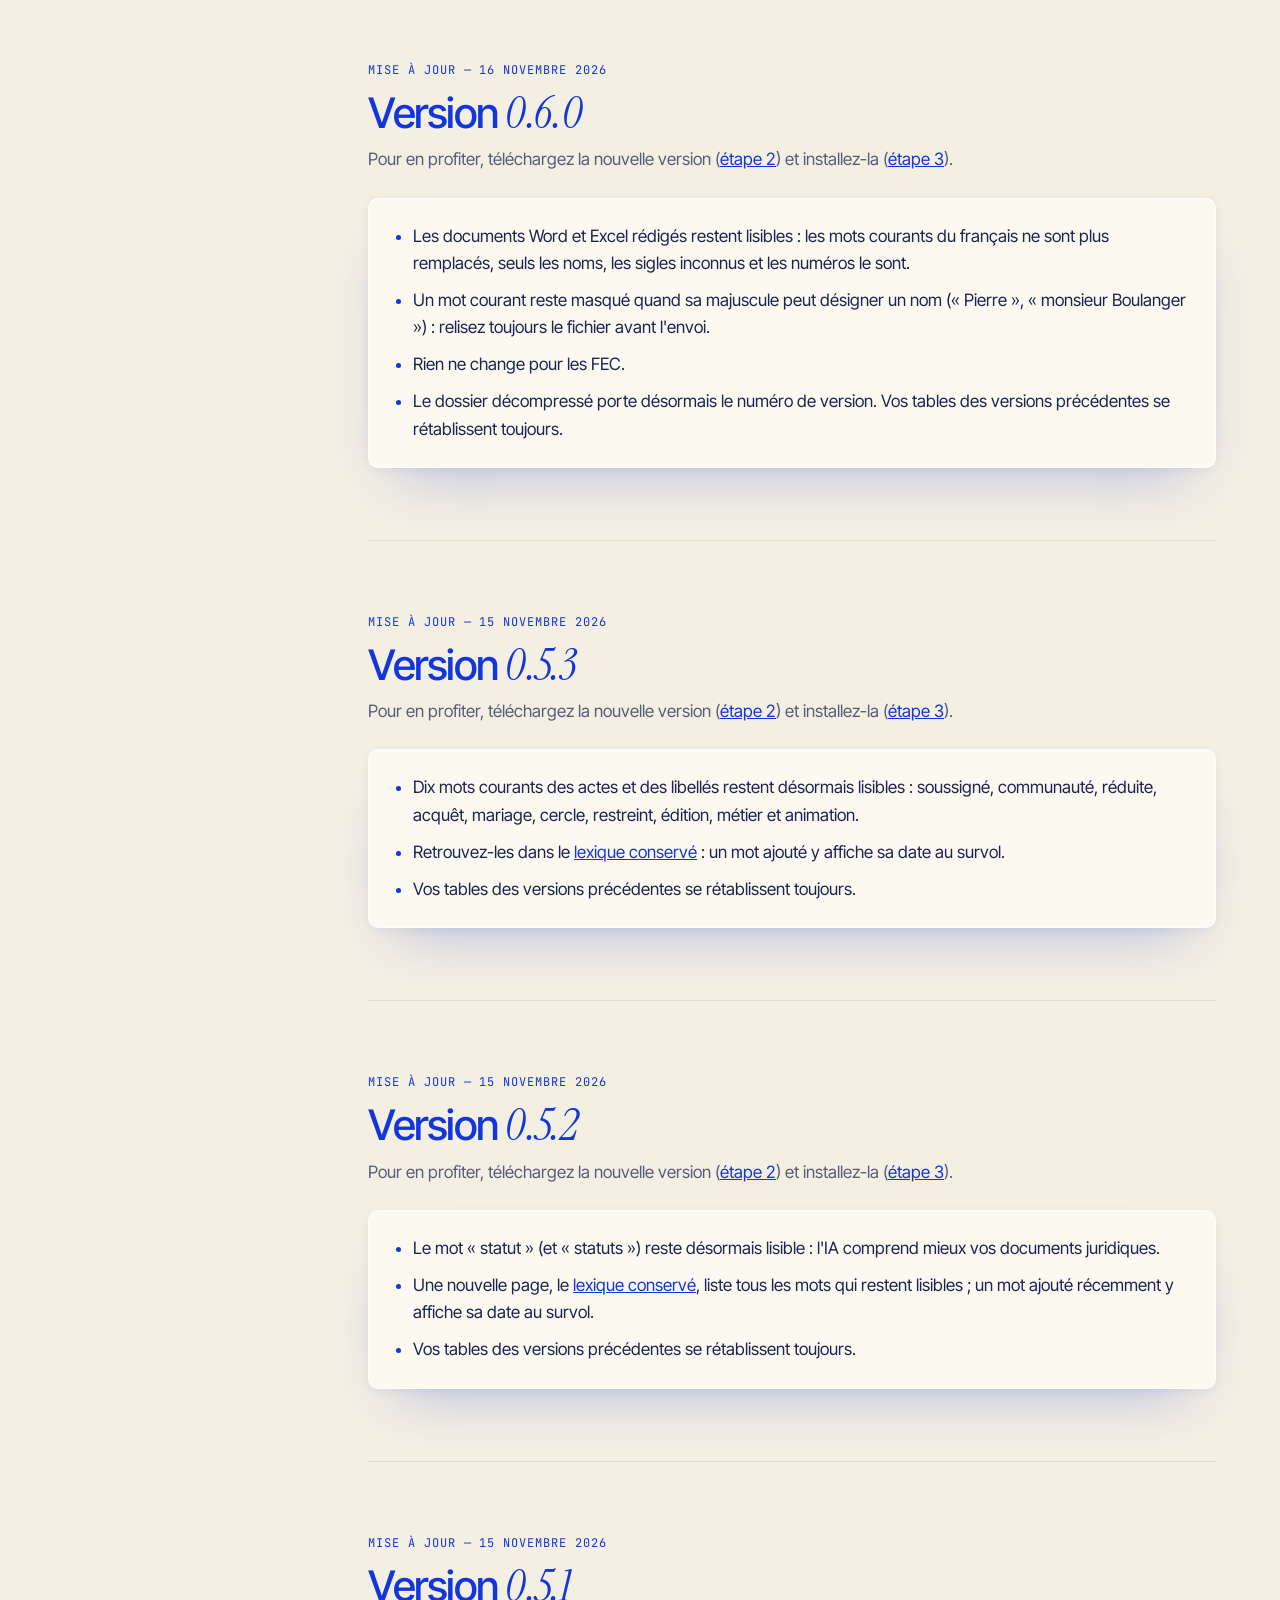
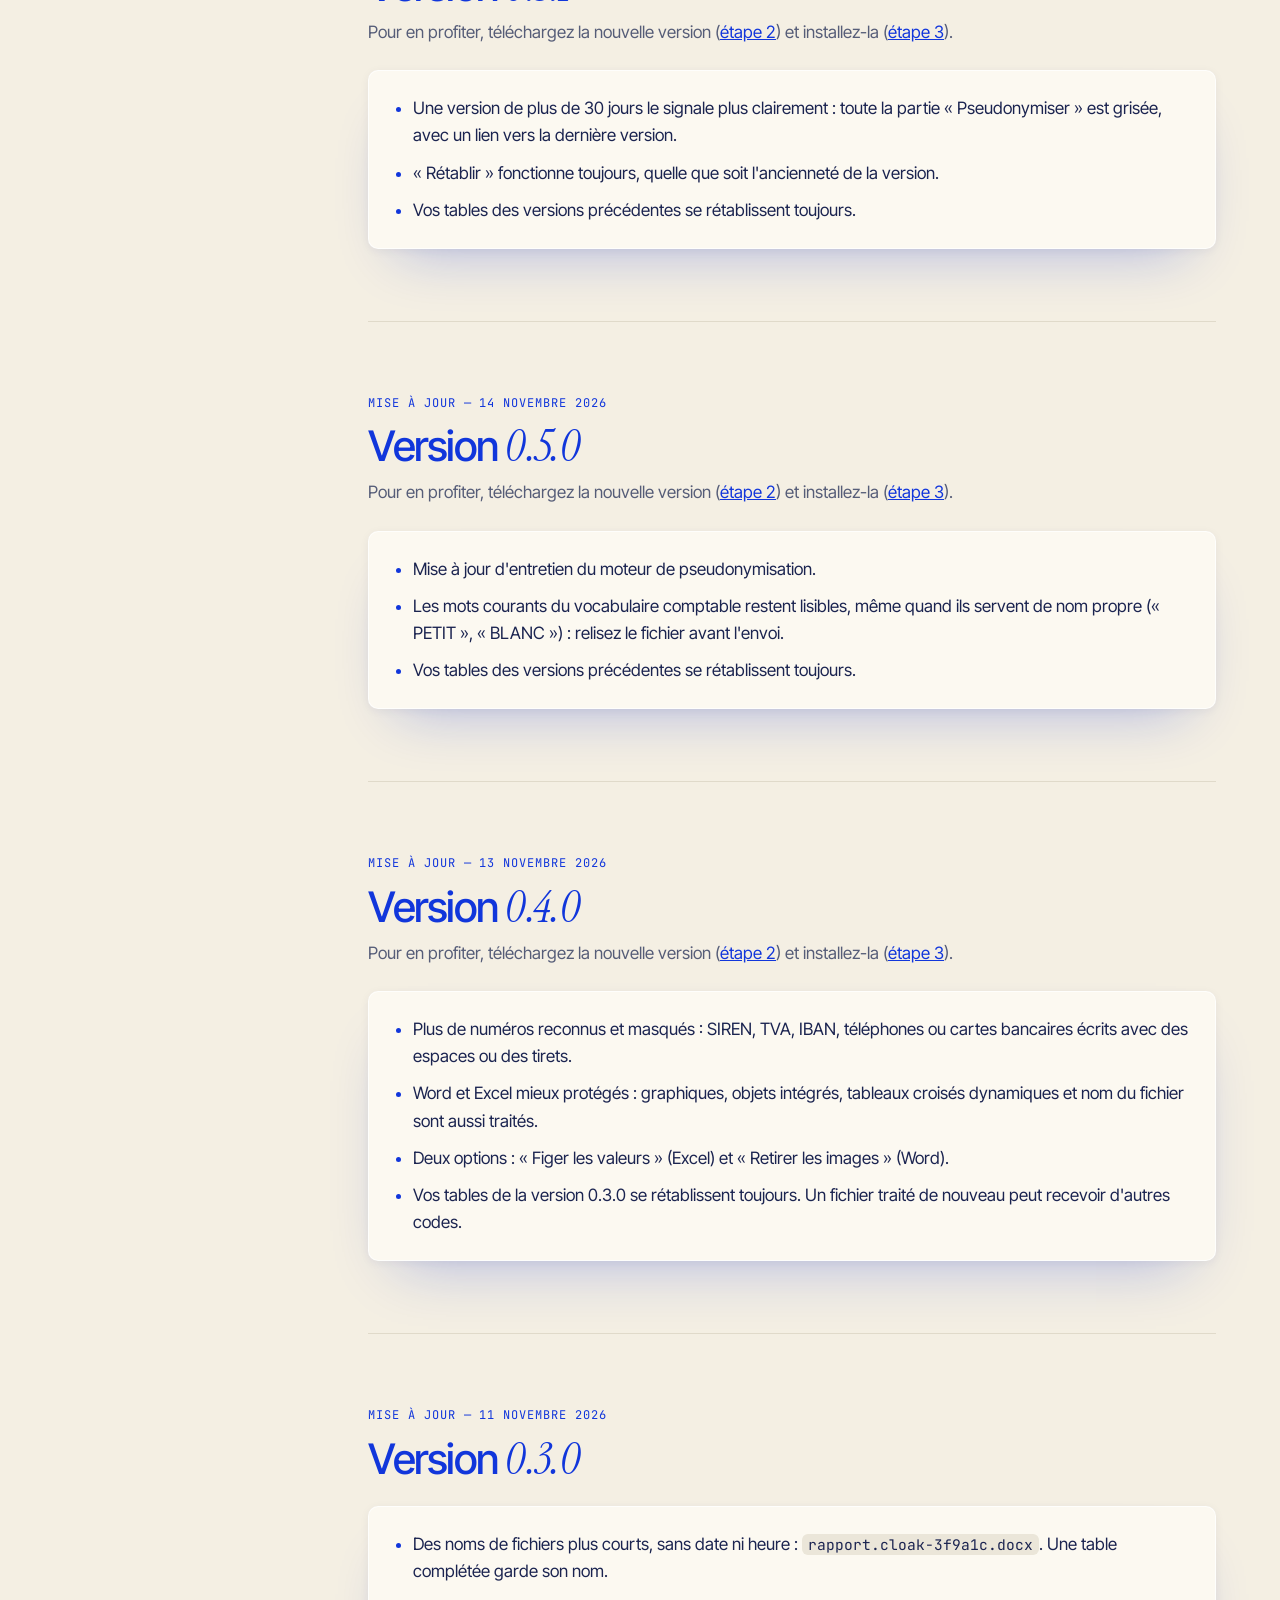
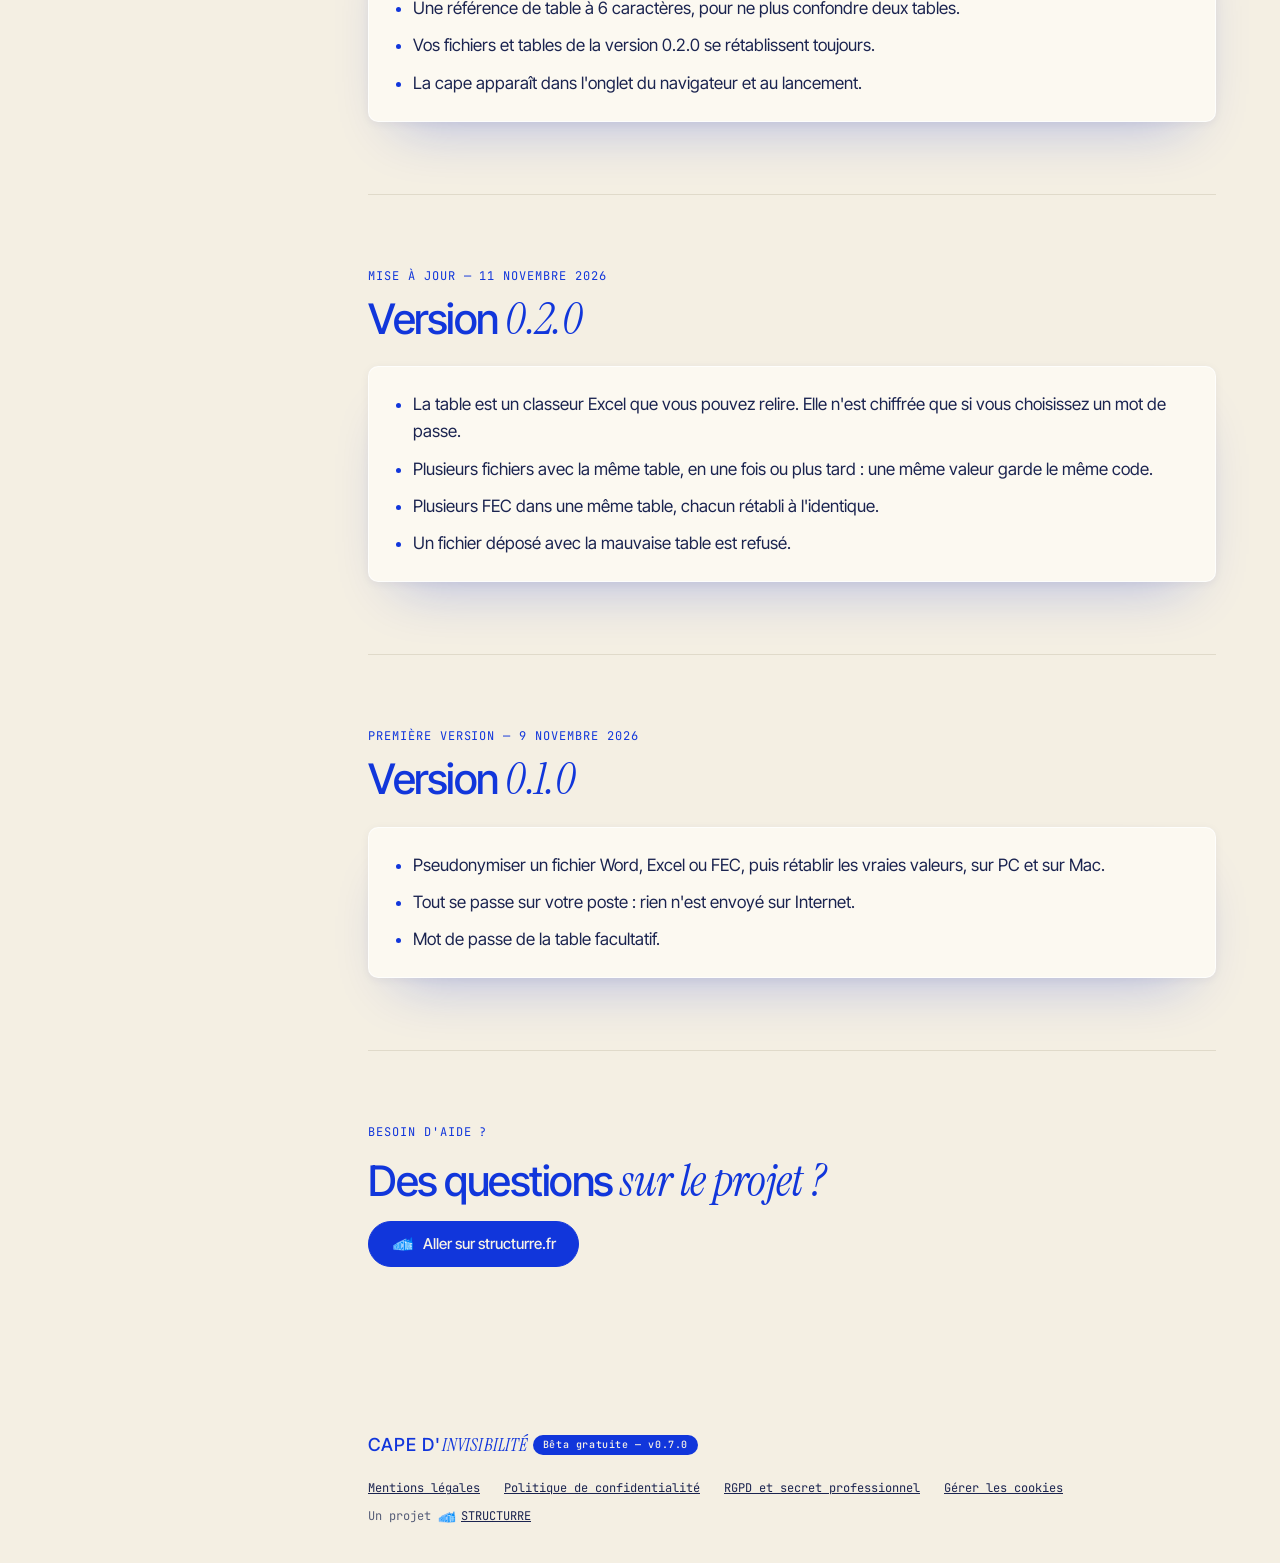
==== commit 2abcfff9: "Site : tiret cadratin à la place du point médian Co-Authored-By: Claude Fable 5.2 <noreply@anthropic" ====
--- a/documentation.html
+++ b/documentation.html
@@ -415,7 +415,7 @@
 
 <header class="site-header">
 <div class="wrap">
-<a class="logo" href="index.html#accueil">CAPE D'<span>INVISIBILITÉ</span><sup class="beta">Bêta gratuite · v0.7.0</sup></a>
+<a class="logo" href="index.html#accueil">CAPE D'<span>INVISIBILITÉ</span><sup class="beta">Bêta gratuite — v0.7.0</sup></a>
 <nav class="site-nav" aria-label="Navigation principale">
 <a href="index.html#probleme">Le problème</a>
 <a href="index.html#solution">La solution</a>
@@ -477,7 +477,7 @@
 <main class="guide">
 
 <div class="guide-hero">
-<p class="eyebrow">Documentation · En bêta gratuite</p>
+<p class="eyebrow">Documentation — En bêta gratuite</p>
 <h1>Tout savoir<br><em>sur la cape.</em></h1>
 <p class="lead">Comment l'application masque vos fichiers, ce qu'elle garde et ce qu'elle retire, et ce qui a changé à chaque version. Pour l'installer, suivez d'abord le <a href="installation.html">guide d'installation</a>.</p>
 </div>
@@ -661,7 +661,7 @@
 </div>
 </div>
 <div class="panel card">
-<span class="pill on">Planche A4 · 10 stickers</span>
+<span class="pill on">Planche A4 — 10 stickers</span>
 <ol>
 <li>Téléchargez la <strong>planche A4</strong> : 5 stickers crème et 5 stickers bleus, de 9 cm de large.</li>
 <li>Imprimez-la sur une <strong>feuille autocollante A4</strong>, à 100 % (taille réelle), sans « ajuster à la page ».</li>
@@ -710,7 +710,7 @@
 <section class="step release" id="version-0-7-0">
 <div class="step-head">
 <div class="step-title">
-<p class="eyebrow">Mise à jour · 16 novembre 2026</p>
+<p class="eyebrow">Mise à jour — 16 novembre 2026</p>
 <h2>Version <em>0.7.0</em></h2>
 <p class="step-why">Pour en profiter, téléchargez la nouvelle version (<a href="installation.html#etape-2">étape 2</a>) et installez-la (<a href="installation.html#etape-3">étape 3</a>).</p>
 </div>
@@ -728,7 +728,7 @@
 <section class="step release" id="version-0-6-0">
 <div class="step-head">
 <div class="step-title">
-<p class="eyebrow">Mise à jour · 16 novembre 2026</p>
+<p class="eyebrow">Mise à jour — 16 novembre 2026</p>
 <h2>Version <em>0.6.0</em></h2>
 <p class="step-why">Pour en profiter, téléchargez la nouvelle version (<a href="installation.html#etape-2">étape 2</a>) et installez-la (<a href="installation.html#etape-3">étape 3</a>).</p>
 </div>
@@ -746,7 +746,7 @@
 <section class="step release" id="version-0-5-3">
 <div class="step-head">
 <div class="step-title">
-<p class="eyebrow">Mise à jour · 15 novembre 2026</p>
+<p class="eyebrow">Mise à jour — 15 novembre 2026</p>
 <h2>Version <em>0.5.3</em></h2>
 <p class="step-why">Pour en profiter, téléchargez la nouvelle version (<a href="installation.html#etape-2">étape 2</a>) et installez-la (<a href="installation.html#etape-3">étape 3</a>).</p>
 </div>
@@ -763,7 +763,7 @@
 <section class="step release" id="version-0-5-2">
 <div class="step-head">
 <div class="step-title">
-<p class="eyebrow">Mise à jour · 15 novembre 2026</p>
+<p class="eyebrow">Mise à jour — 15 novembre 2026</p>
 <h2>Version <em>0.5.2</em></h2>
 <p class="step-why">Pour en profiter, téléchargez la nouvelle version (<a href="installation.html#etape-2">étape 2</a>) et installez-la (<a href="installation.html#etape-3">étape 3</a>).</p>
 </div>
@@ -780,7 +780,7 @@
 <section class="step release" id="version-0-5-1">
 <div class="step-head">
 <div class="step-title">
-<p class="eyebrow">Mise à jour · 15 novembre 2026</p>
+<p class="eyebrow">Mise à jour — 15 novembre 2026</p>
 <h2>Version <em>0.5.1</em></h2>
 <p class="step-why">Pour en profiter, téléchargez la nouvelle version (<a href="installation.html#etape-2">étape 2</a>) et installez-la (<a href="installation.html#etape-3">étape 3</a>).</p>
 </div>
@@ -797,7 +797,7 @@
 <section class="step release" id="version-0-5-0">
 <div class="step-head">
 <div class="step-title">
-<p class="eyebrow">Mise à jour · 14 novembre 2026</p>
+<p class="eyebrow">Mise à jour — 14 novembre 2026</p>
 <h2>Version <em>0.5.0</em></h2>
 <p class="step-why">Pour en profiter, téléchargez la nouvelle version (<a href="installation.html#etape-2">étape 2</a>) et installez-la (<a href="installation.html#etape-3">étape 3</a>).</p>
 </div>
@@ -814,7 +814,7 @@
 <section class="step release" id="version-0-4-0">
 <div class="step-head">
 <div class="step-title">
-<p class="eyebrow">Mise à jour · 13 novembre 2026</p>
+<p class="eyebrow">Mise à jour — 13 novembre 2026</p>
 <h2>Version <em>0.4.0</em></h2>
 <p class="step-why">Pour en profiter, téléchargez la nouvelle version (<a href="installation.html#etape-2">étape 2</a>) et installez-la (<a href="installation.html#etape-3">étape 3</a>).</p>
 </div>
@@ -832,7 +832,7 @@
 <section class="step release" id="version-0-3-0">
 <div class="step-head">
 <div class="step-title">
-<p class="eyebrow">Mise à jour · 11 novembre 2026</p>
+<p class="eyebrow">Mise à jour — 11 novembre 2026</p>
 <h2>Version <em>0.3.0</em></h2>
 </div>
 </div>
@@ -849,7 +849,7 @@
 <section class="step release" id="version-0-2-0">
 <div class="step-head">
 <div class="step-title">
-<p class="eyebrow">Mise à jour · 11 novembre 2026</p>
+<p class="eyebrow">Mise à jour — 11 novembre 2026</p>
 <h2>Version <em>0.2.0</em></h2>
 </div>
 </div>
@@ -866,7 +866,7 @@
 <section class="step release" id="version-0-1-0">
 <div class="step-head">
 <div class="step-title">
-<p class="eyebrow">Première version · 9 novembre 2026</p>
+<p class="eyebrow">Première version — 9 novembre 2026</p>
 <h2>Version <em>0.1.0</em></h2>
 </div>
 </div>
@@ -890,7 +890,7 @@
 
 <footer class="site-footer">
 <div class="wrap">
-<span class="logo">CAPE D'<span>INVISIBILITÉ</span><sup class="beta">Bêta gratuite · v0.7.0</sup></span>
+<span class="logo">CAPE D'<span>INVISIBILITÉ</span><sup class="beta">Bêta gratuite — v0.7.0</sup></span>
 <nav class="legal" aria-label="Liens légaux">
 <a href="mentions-legales.html">Mentions légales</a>
 <a href="mentions-legales.html#donnees">Politique de confidentialité</a>
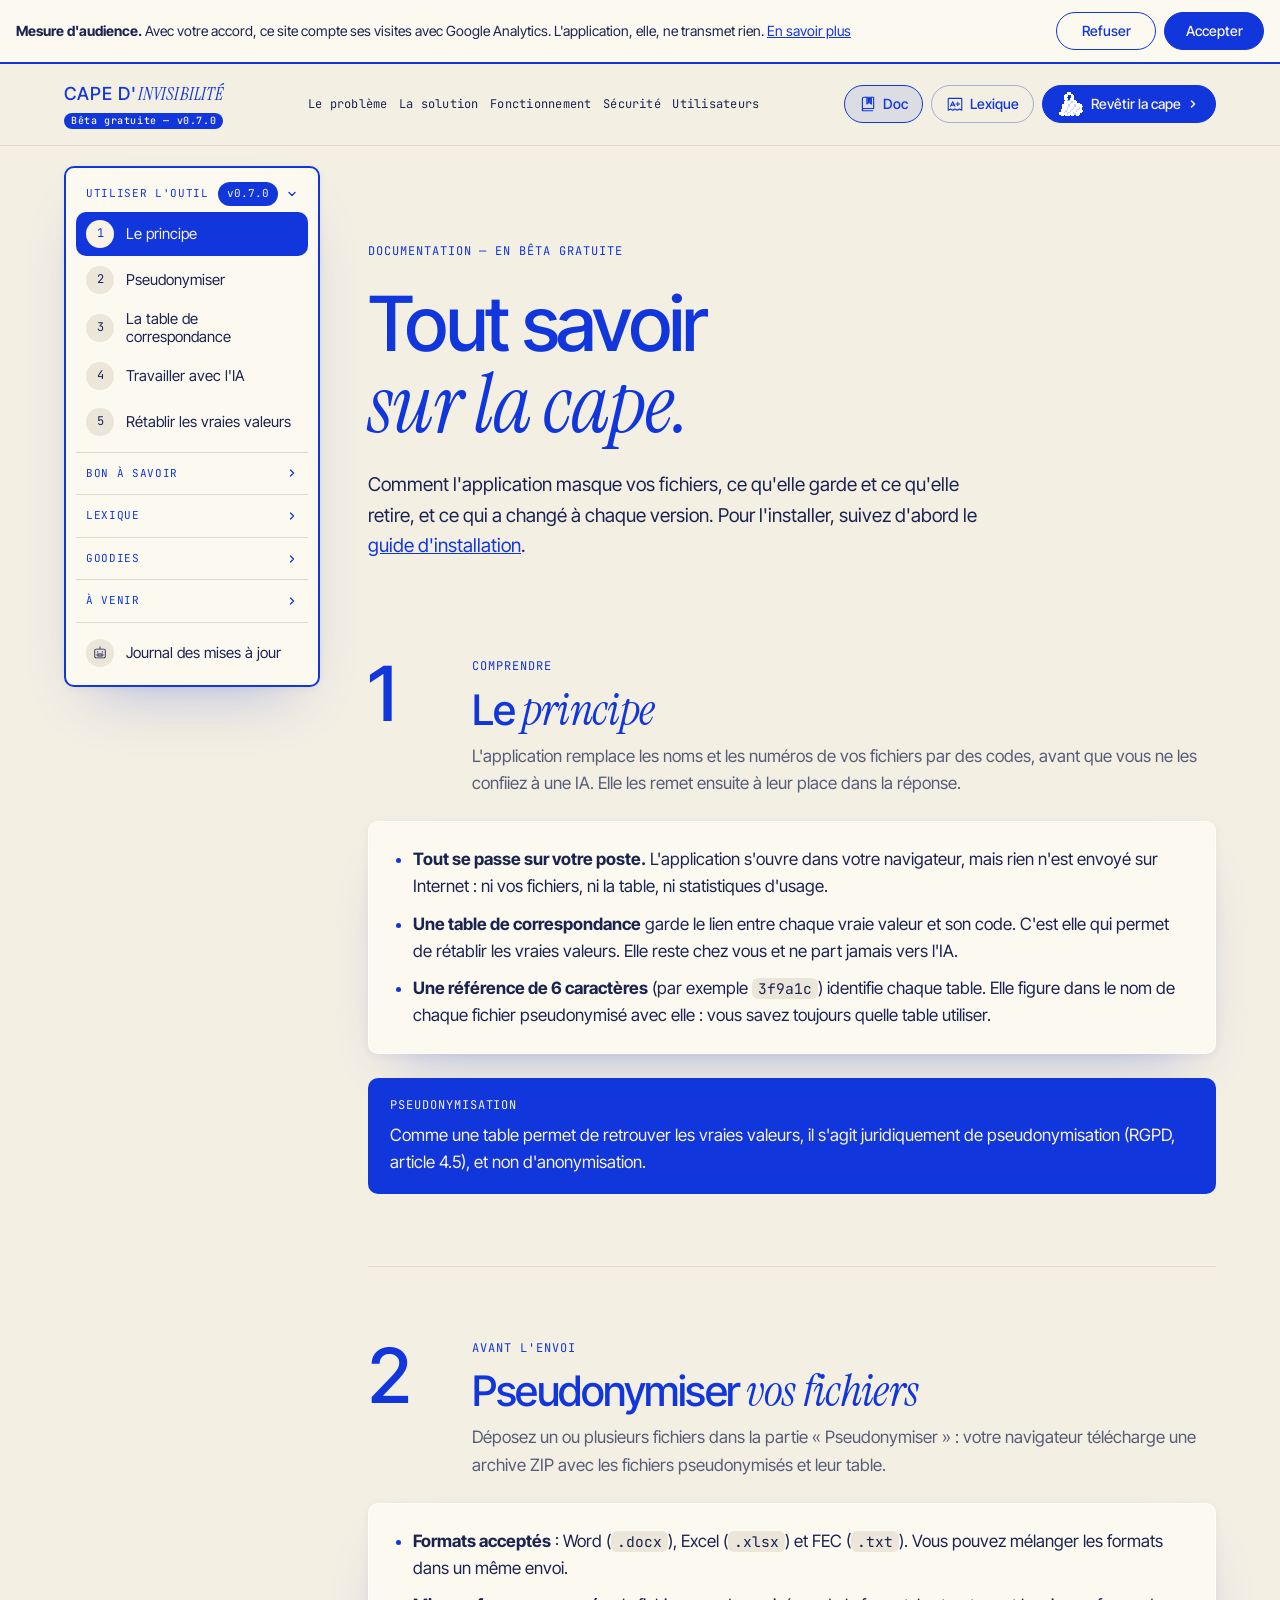
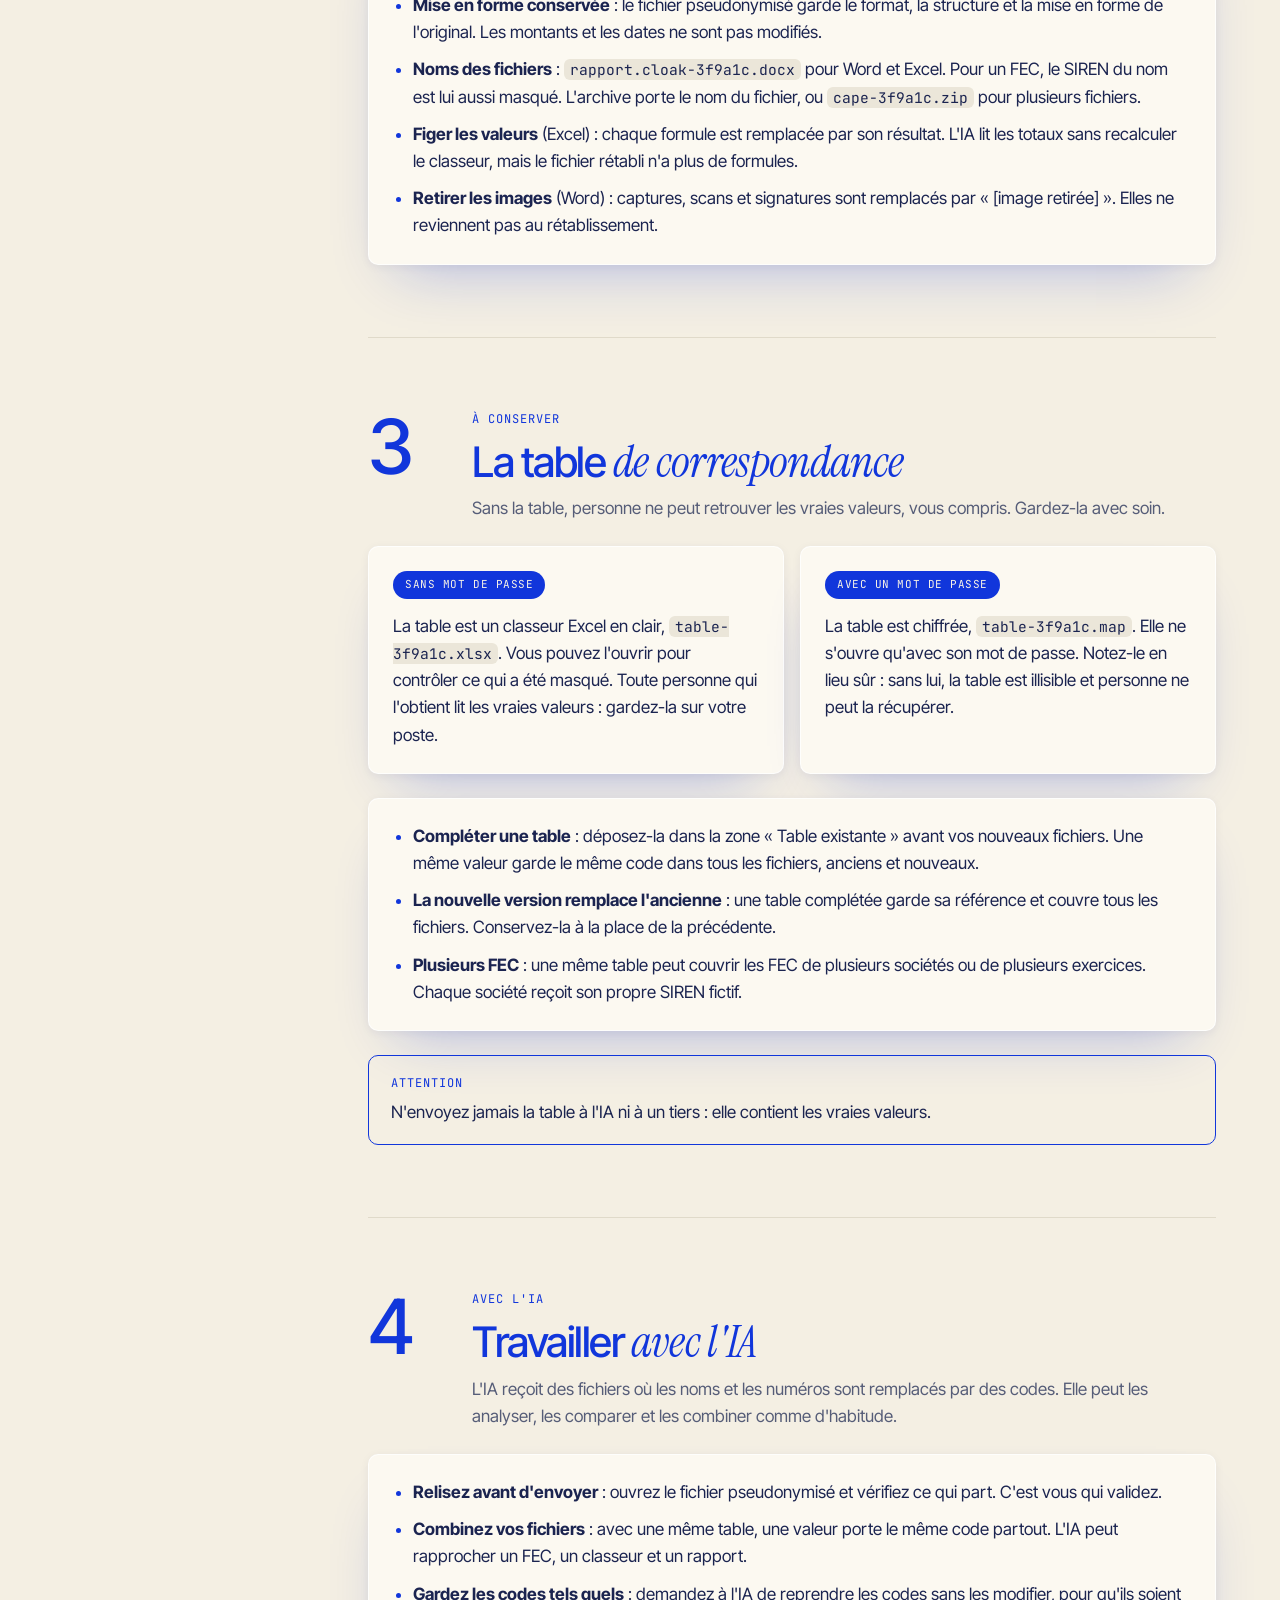
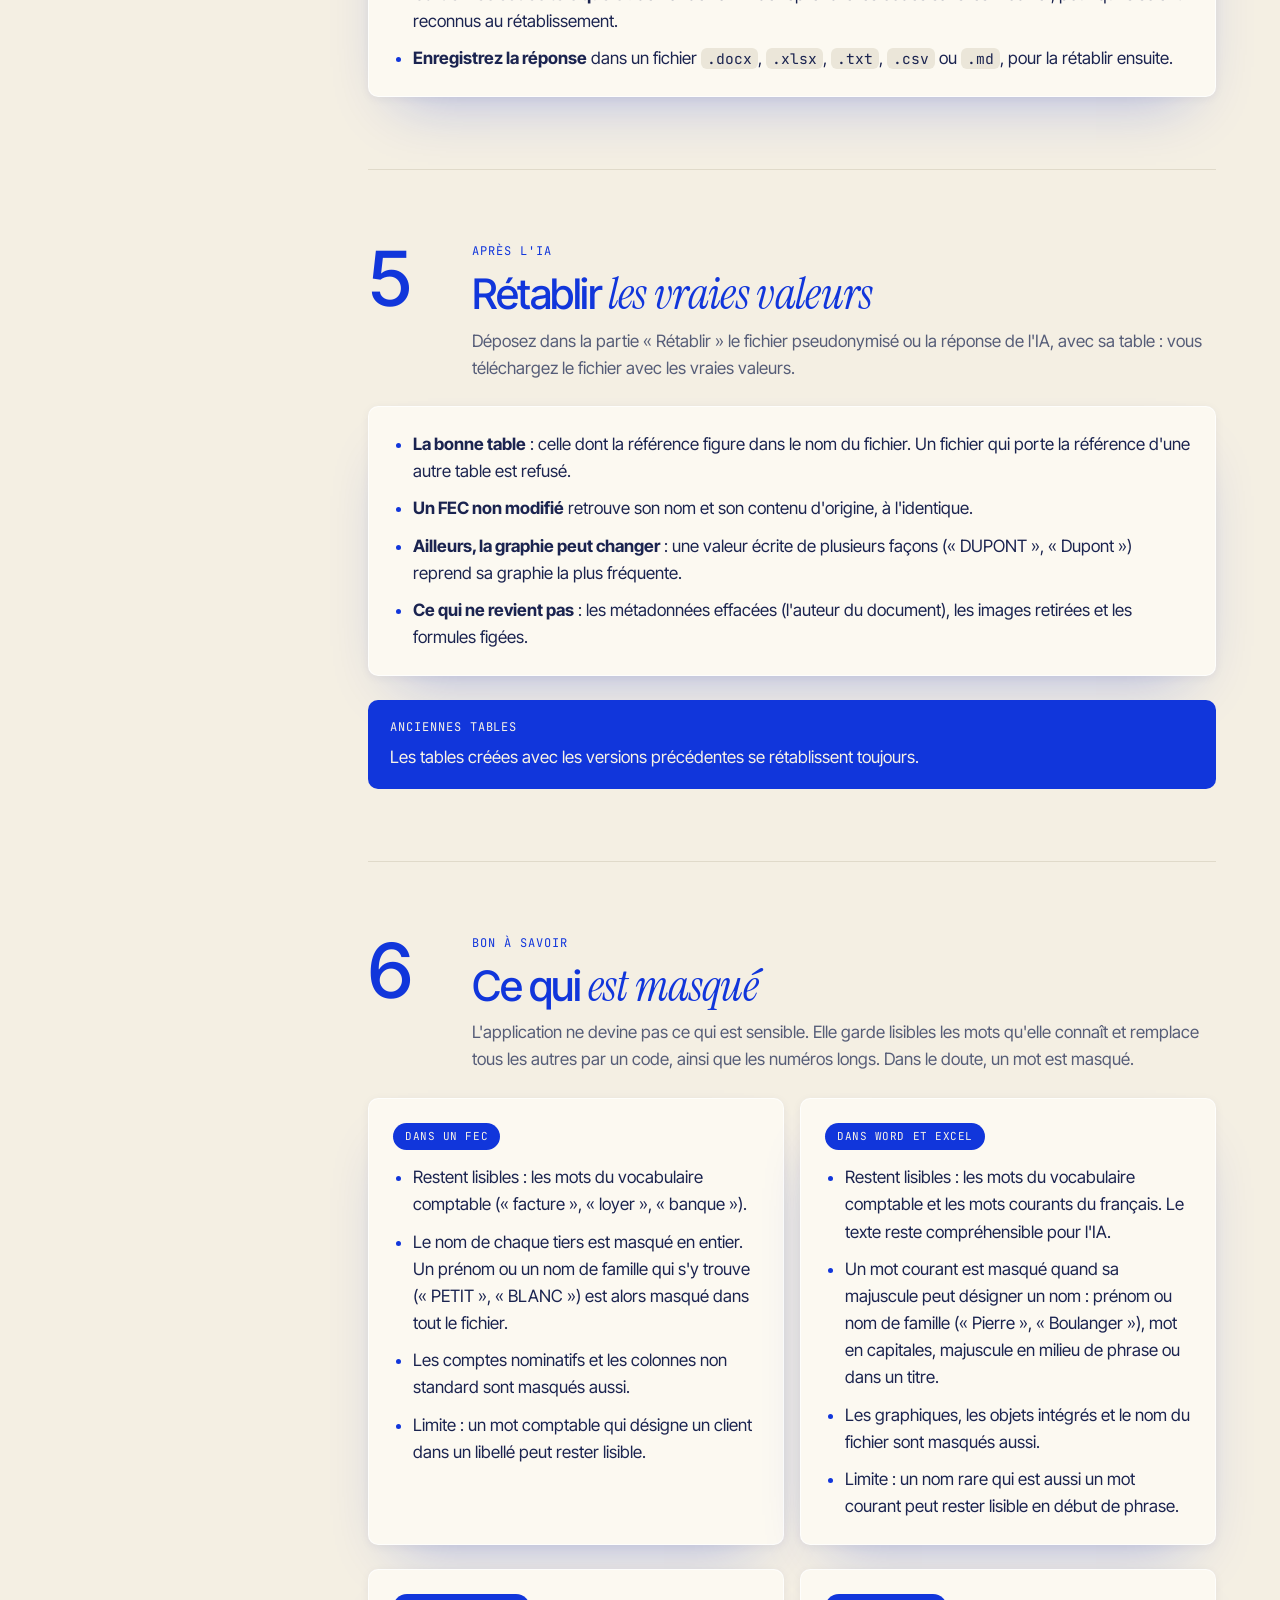
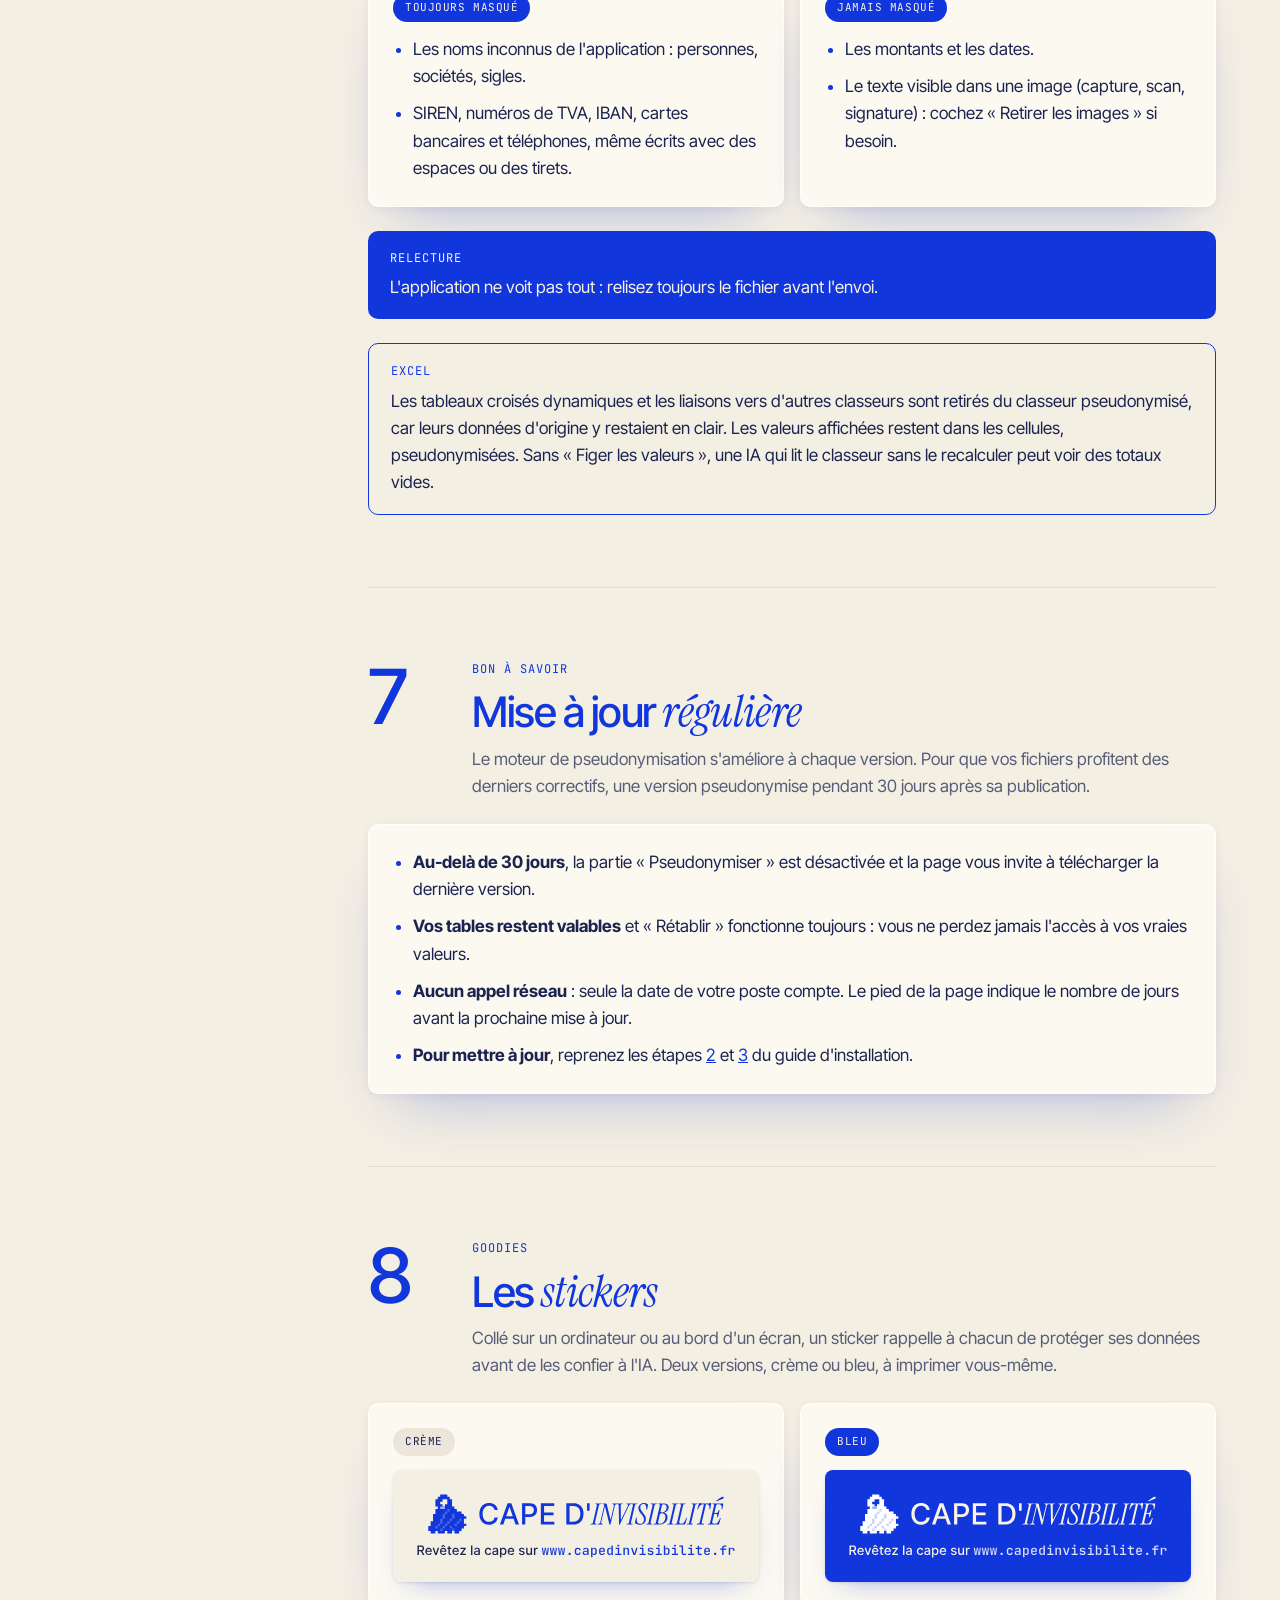
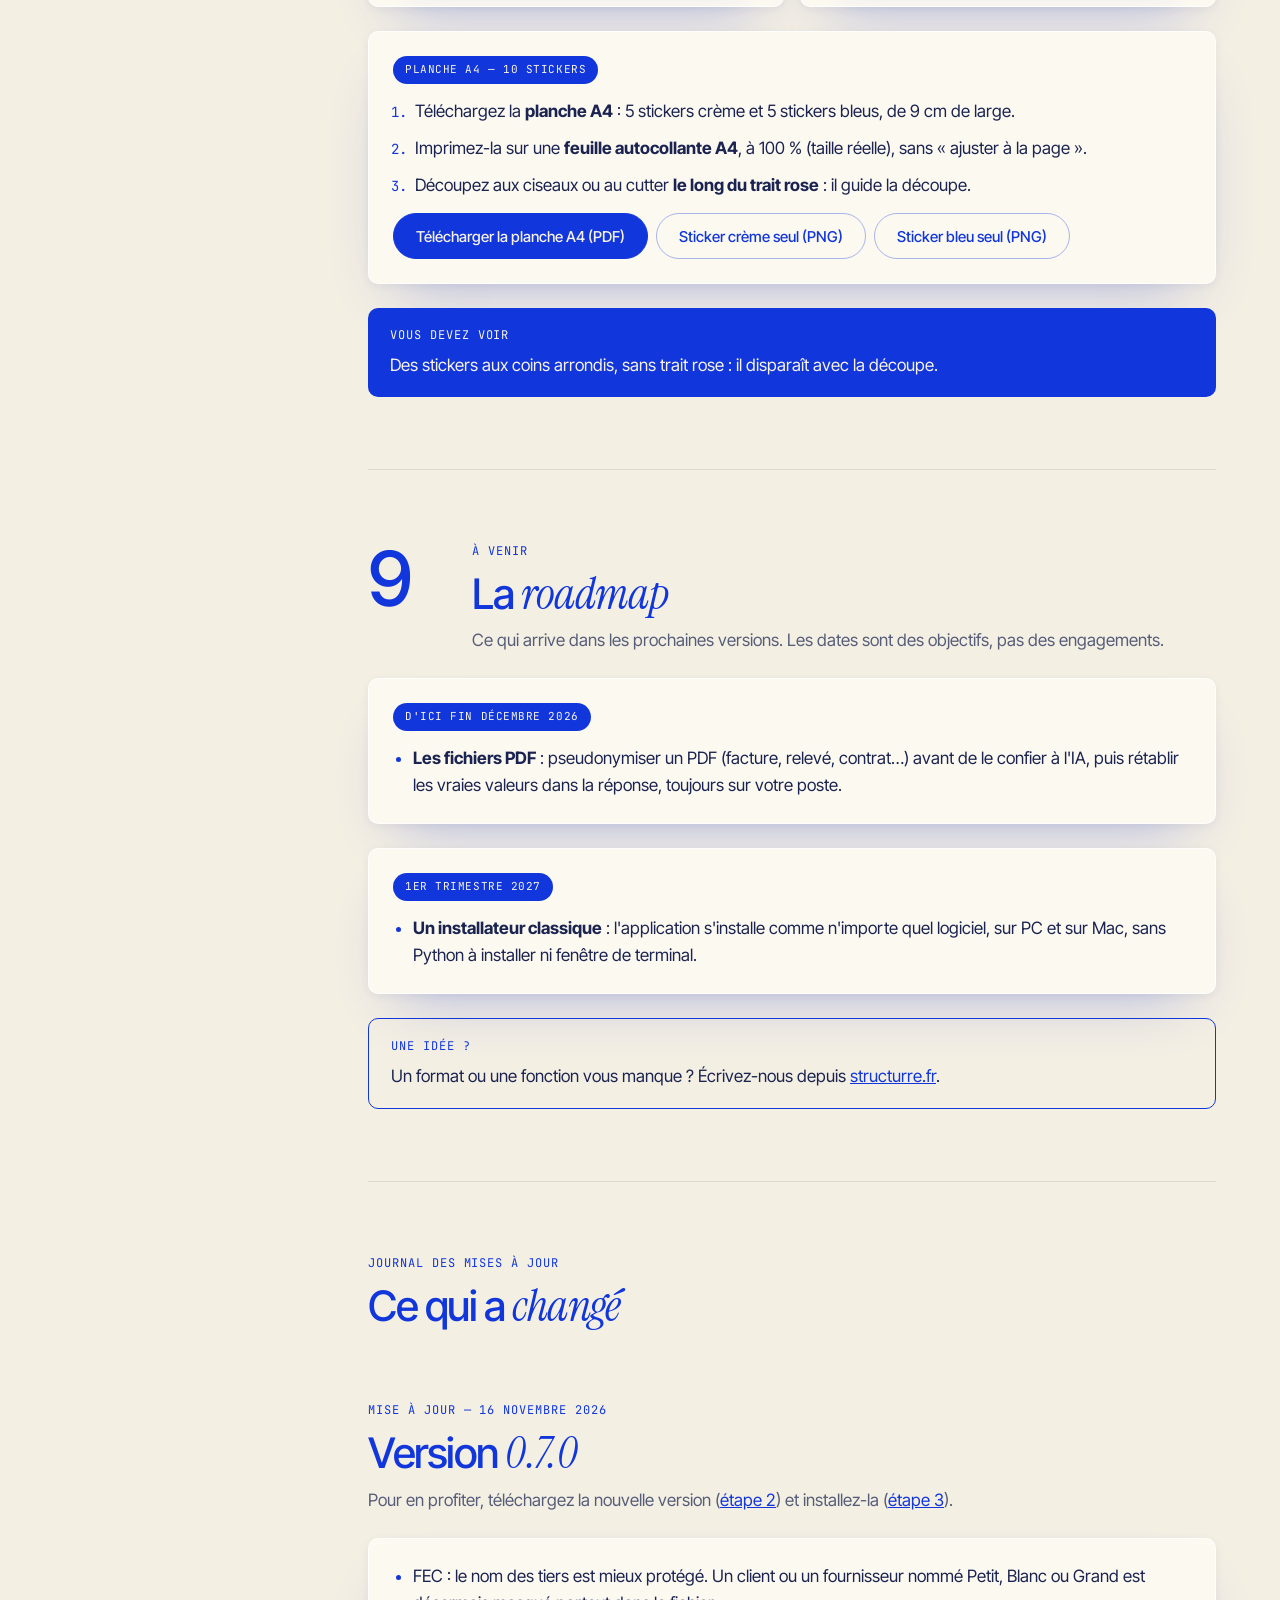
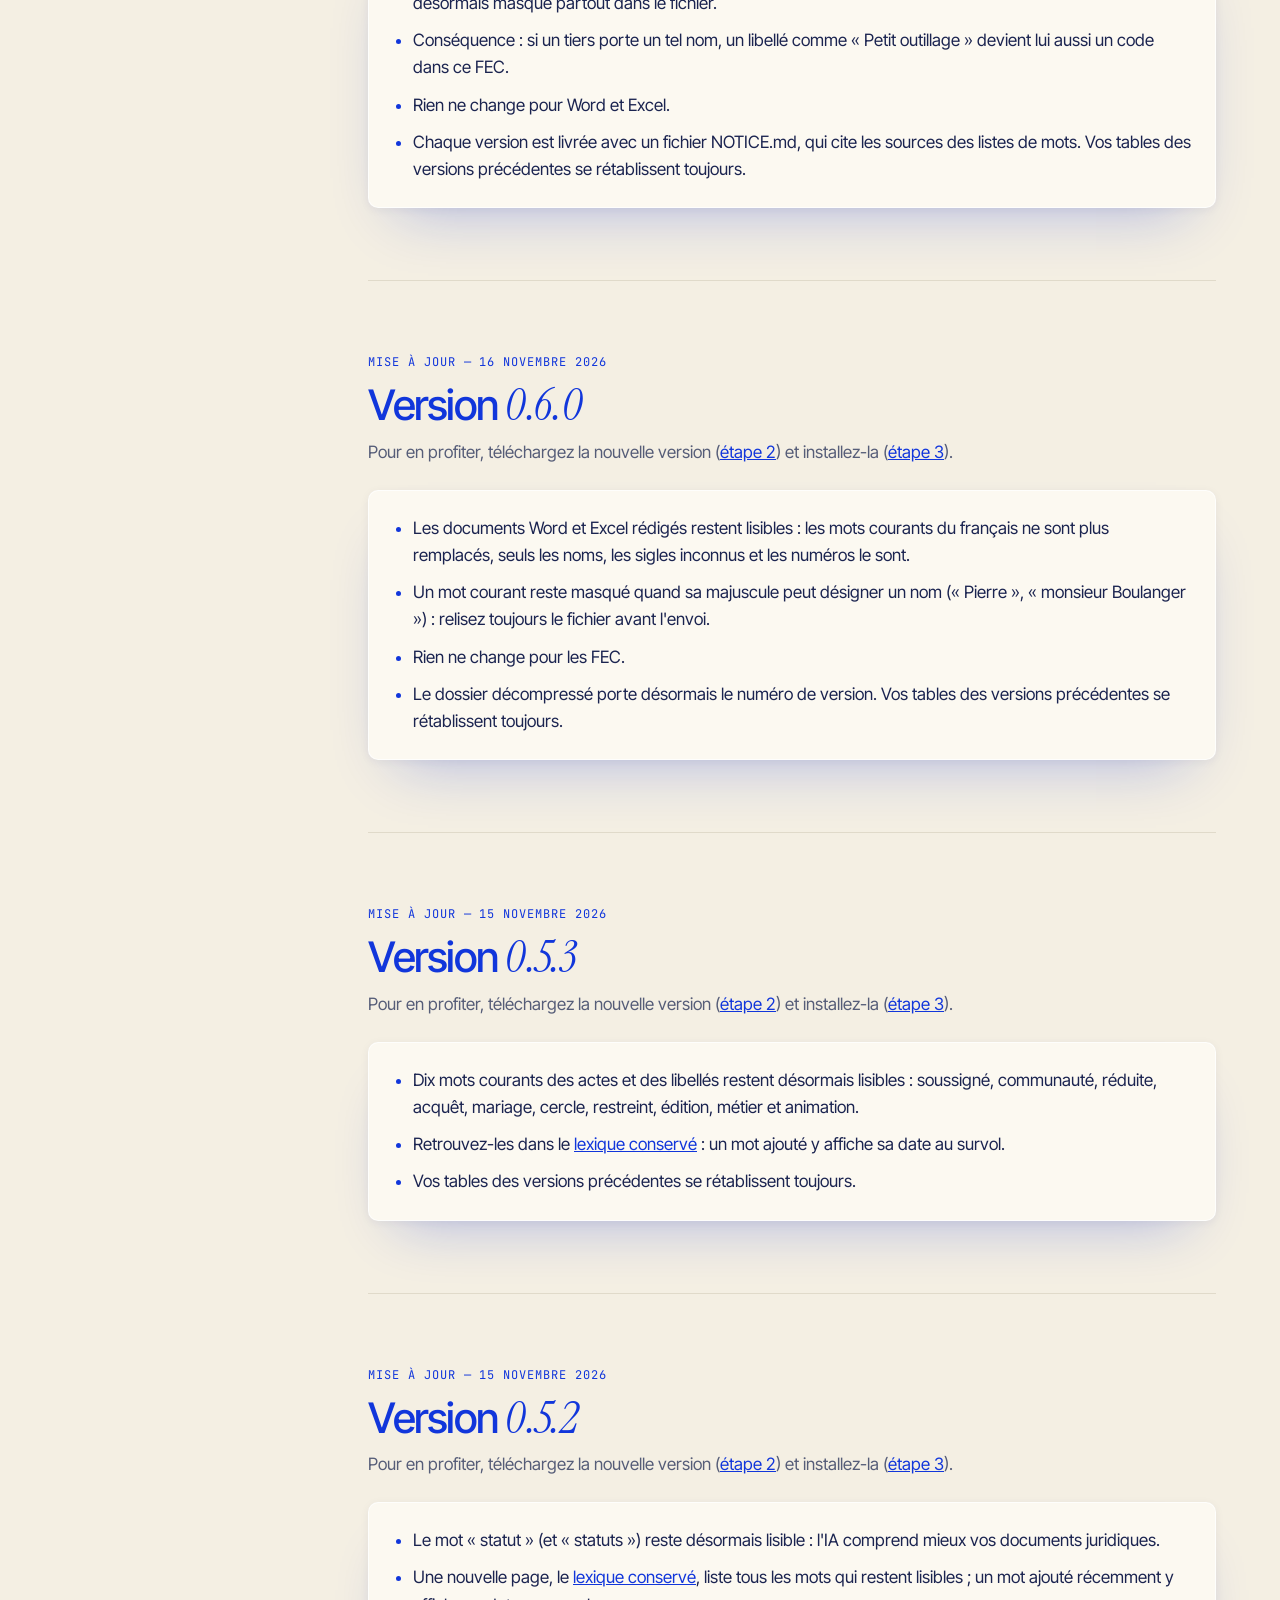
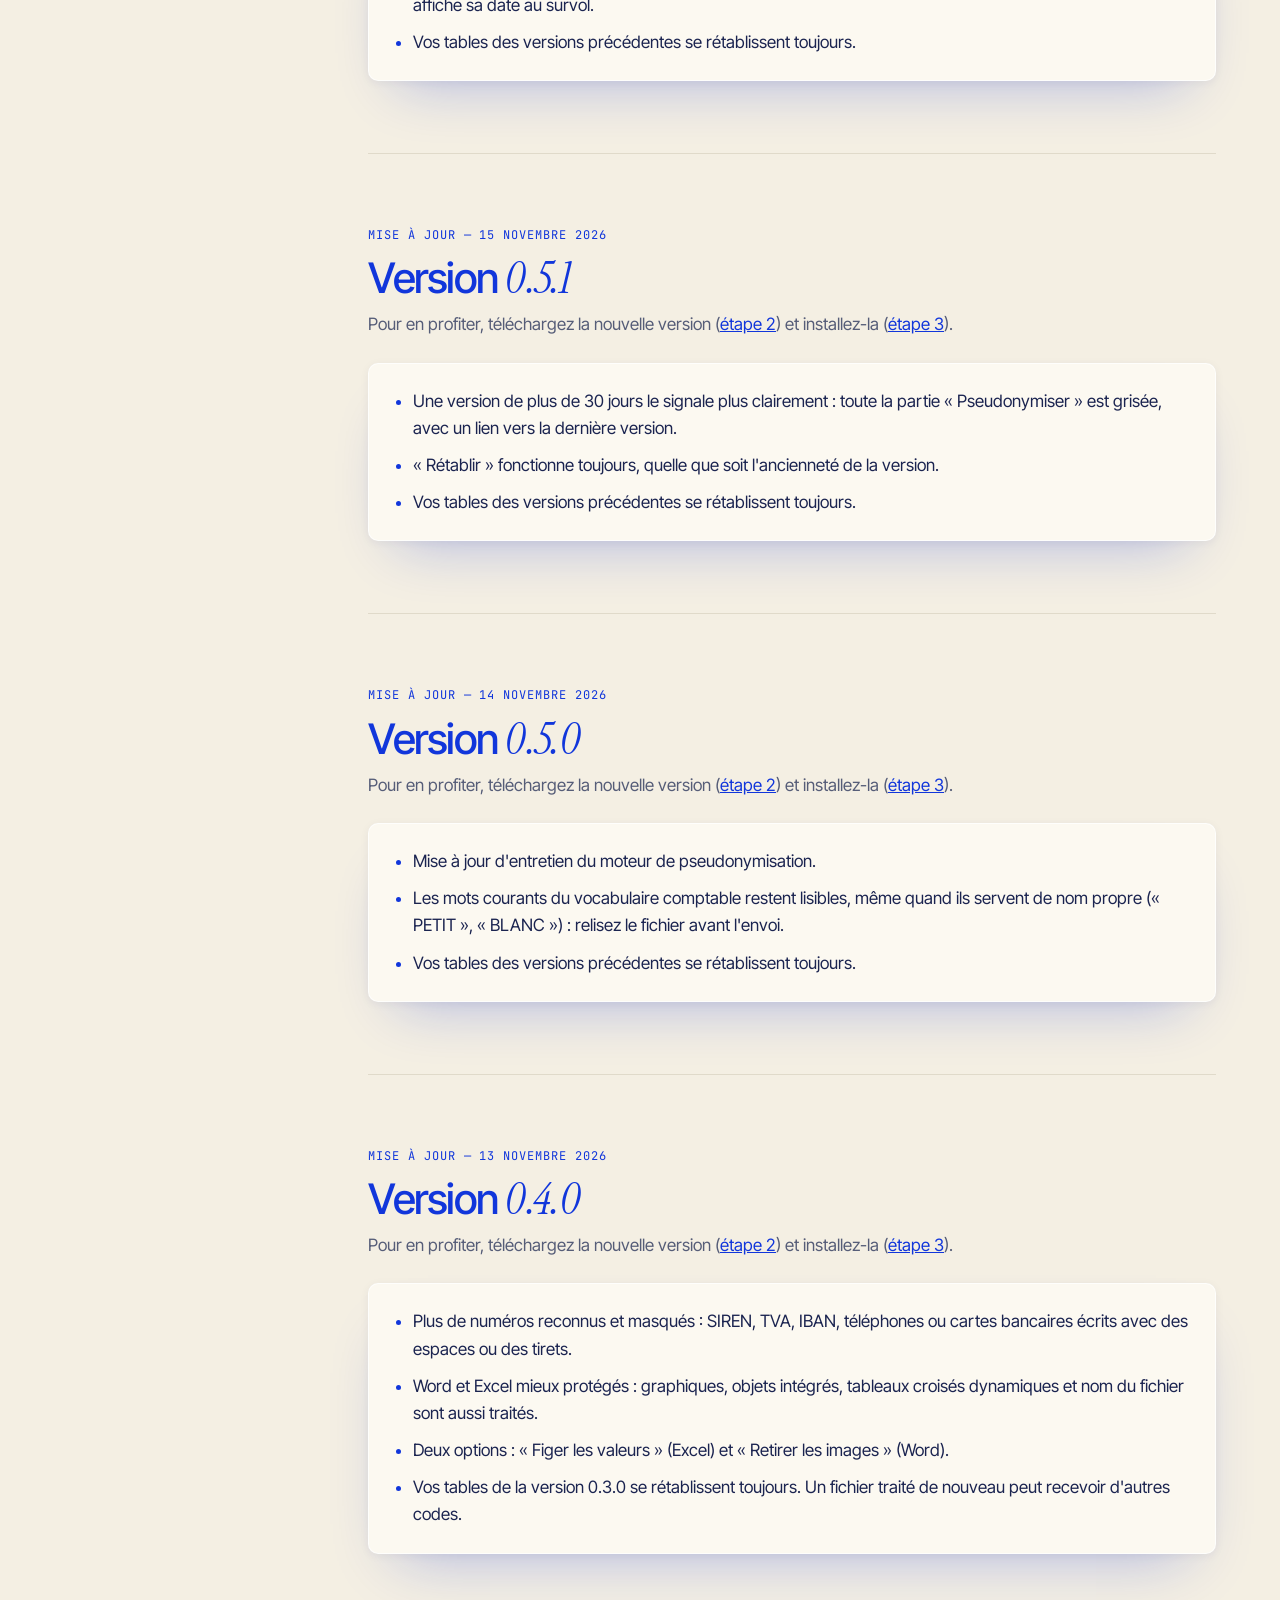
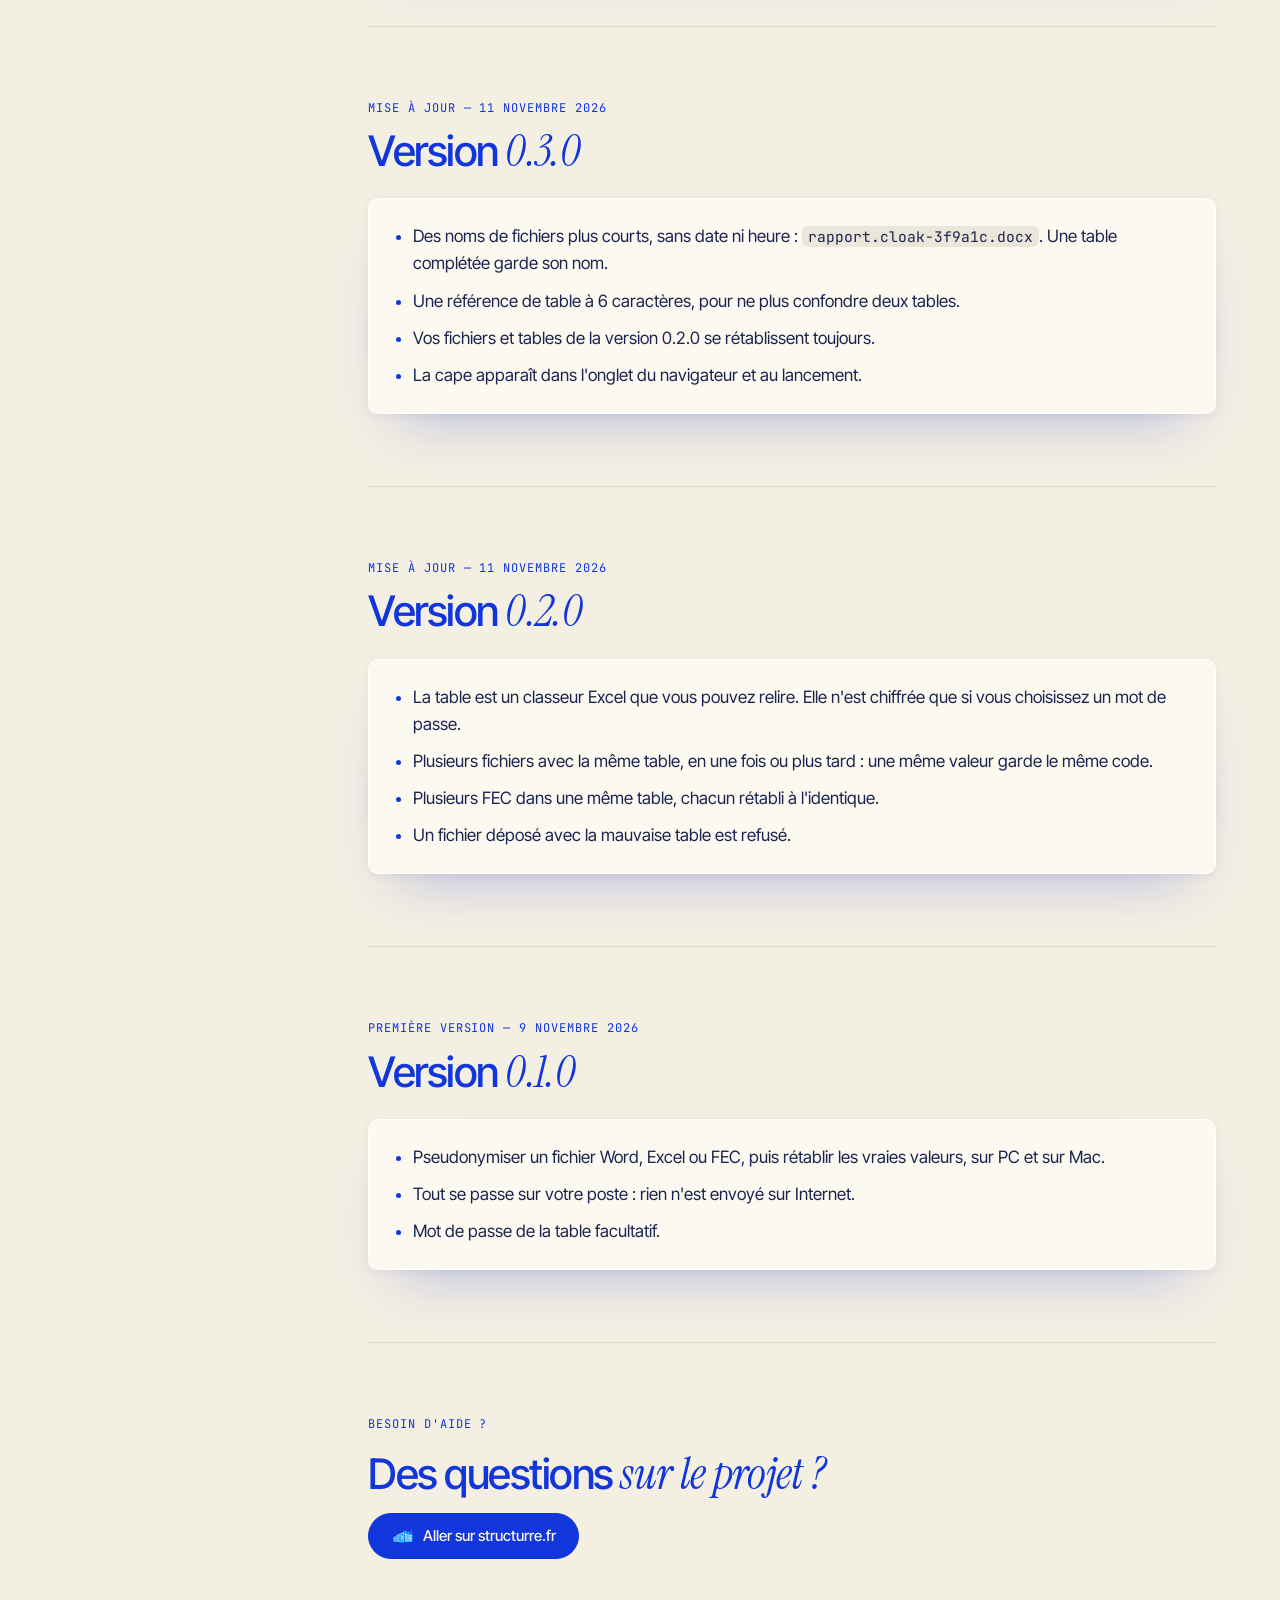
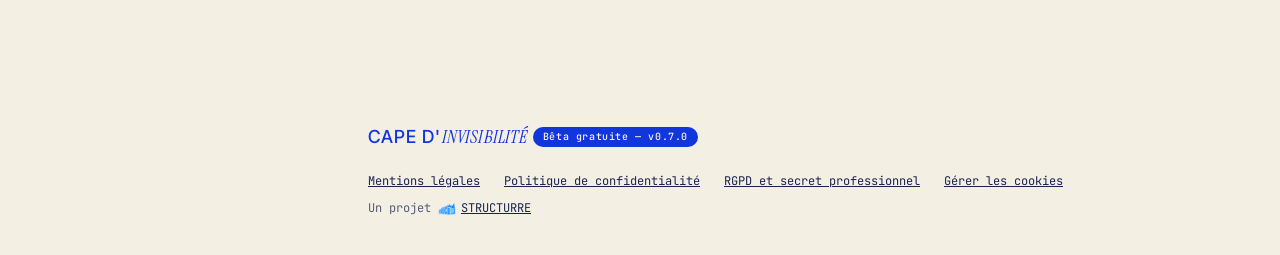
==== commit 6698d42c: "Documentation : « Ce qui est masqué » réécrit, FEC et Word/Excel côte à côte La règle est dite en tê" ====
--- a/documentation.html
+++ b/documentation.html
@@ -595,31 +595,47 @@
 <div class="step-title">
 <p class="eyebrow">Bon à savoir</p>
 <h2>Ce qui <em>est masqué</em></h2>
-<p class="step-why">L'application masque les noms et les numéros qui identifient une personne ou une société. Elle ne voit pas tout : relisez toujours le fichier avant l'envoi.</p>
+<p class="step-why">L'application ne devine pas ce qui est sensible. Elle garde lisibles les mots qu'elle connaît et remplace tous les autres par un code, ainsi que les numéros longs. Dans le doute, un mot est masqué.</p>
 </div>
 </div>
 <div class="os">
 <div class="panel card">
-<span class="pill on">Masqué</span>
-<ul>
-<li>Noms de personnes et de sociétés.</li>
+<span class="pill on">Dans un FEC</span>
+<ul>
+<li>Restent lisibles : les mots du vocabulaire comptable (« facture », « loyer », « banque »).</li>
+<li>Le nom de chaque tiers est masqué en entier. Un prénom ou un nom de famille qui s'y trouve (« PETIT », « BLANC ») est alors masqué dans tout le fichier.</li>
+<li>Les comptes nominatifs et les colonnes non standard sont masqués aussi.</li>
+<li>Limite : un mot comptable qui désigne un client dans un libellé peut rester lisible.</li>
+</ul>
+</div>
+<div class="panel card">
+<span class="pill on">Dans Word et Excel</span>
+<ul>
+<li>Restent lisibles : les mots du vocabulaire comptable et les mots courants du français. Le texte reste compréhensible pour l'IA.</li>
+<li>Un mot courant est masqué quand sa majuscule peut désigner un nom : prénom ou nom de famille (« Pierre », « Boulanger »), mot en capitales, majuscule en milieu de phrase ou dans un titre.</li>
+<li>Les graphiques, les objets intégrés et le nom du fichier sont masqués aussi.</li>
+<li>Limite : un nom rare qui est aussi un mot courant peut rester lisible en début de phrase.</li>
+</ul>
+</div>
+</div>
+<div class="os">
+<div class="panel card">
+<span class="pill on">Toujours masqué</span>
+<ul>
+<li>Les noms inconnus de l'application : personnes, sociétés, sigles.</li>
 <li>SIREN, numéros de TVA, IBAN, cartes bancaires et téléphones, même écrits avec des espaces ou des tirets.</li>
-<li>Comptes nominatifs et colonnes non standard d'un FEC.</li>
-<li>Dans un FEC, le nom de chaque tiers, même fait de mots du vocabulaire comptable (« PETIT », « BLANC ») : il est alors masqué dans tout le fichier.</li>
-<li>Graphiques, objets intégrés et nom du fichier dans Word et Excel.</li>
-</ul>
-</div>
-<div class="panel card">
-<span class="pill on">Non masqué</span>
+</ul>
+</div>
+<div class="panel card">
+<span class="pill on">Jamais masqué</span>
 <ul>
 <li>Les montants et les dates.</li>
-<li>Les mots courants du vocabulaire comptable, même quand ils servent de nom propre (« PETIT », « BLANC »), sauf dans un FEC quand ce nom est celui d'un tiers.</li>
-<li>Dans Word et Excel, les mots courants du français écrits en minuscules ou en début de phrase. Les prénoms et les noms de famille courants (« Pierre », « Boulanger ») sont masqués dès qu'ils portent une majuscule ; un nom rare qui est aussi un mot courant peut rester lisible en début de phrase.</li>
-<li>Le texte visible dans une image (capture, scan, signature) : cochez « Retirer les images » si besoin.</li>
-</ul>
-</div>
-</div>
-<div class="callout warn"><span class="label mono">Excel</span><span>Les tableaux croisés dynamiques et les liaisons vers d'autres classeurs sont retirés du classeur pseudonymisé, car leurs données d'origine y restaient en clair. Les valeurs affichées restent dans les cellules, pseudonymisées. Sans « Figer les valeurs », une IA qui lit le classeur sans le recalculer peut voir des totaux vides.</span></div>
+<li>Le texte visible dans une image (capture, scan, signature) : cochez « Retirer les images » si besoin.</li>
+</ul>
+</div>
+</div>
+<div class="callout see"><span class="label mono">Relecture</span><span>L'application ne voit pas tout : relisez toujours le fichier avant l'envoi.</span></div>
+<div class="callout warn"><span class="label mono">Excel</span><span>Les tableaux croisés dynamiques et les liaisons vers d'autres classeurs sont retirés du classeur pseudonymisé, car leurs données d'origine y restaient en clair. Les valeurs affichées restent dans les cellules, pseudonymisées. Sans « Figer les valeurs », une IA qui lit le classeur sans le recalculer peut voir des totaux vides.</span></div>
 </section>
 
 <section class="step" id="mise-a-jour">
